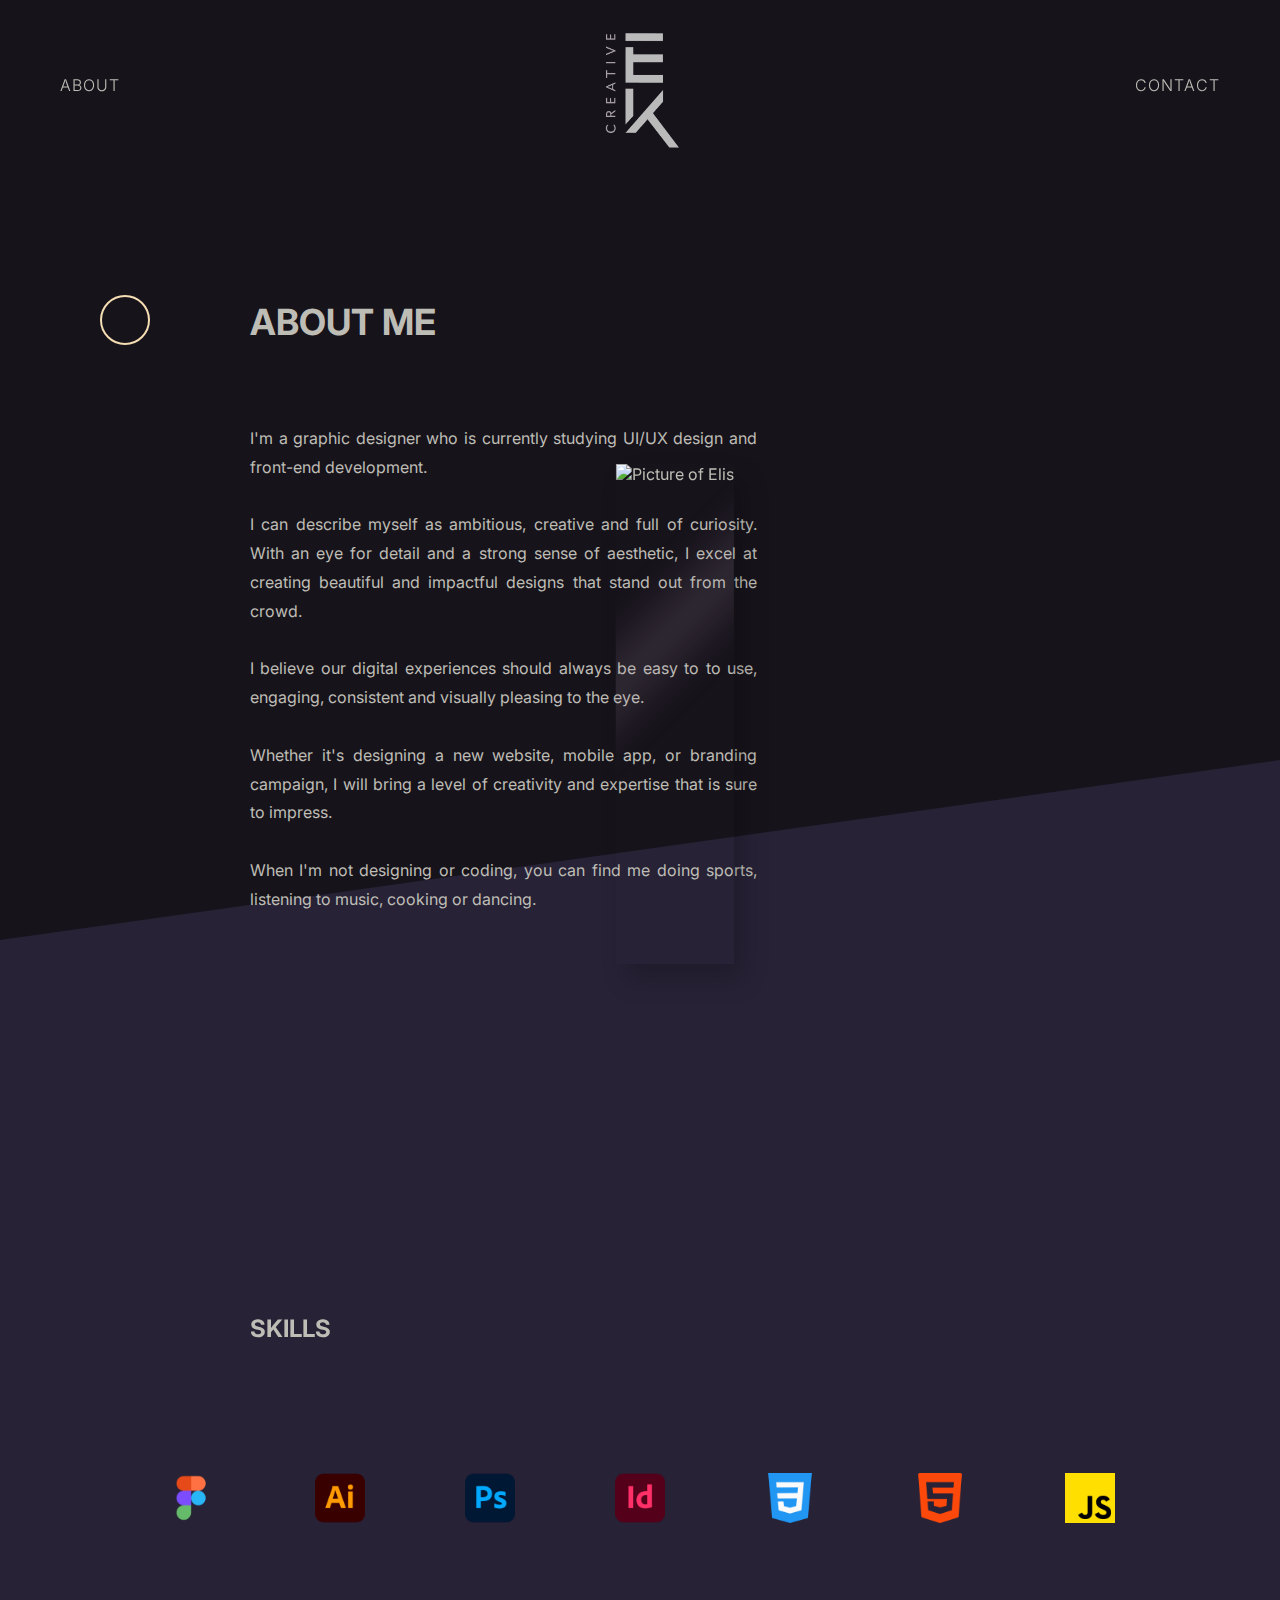
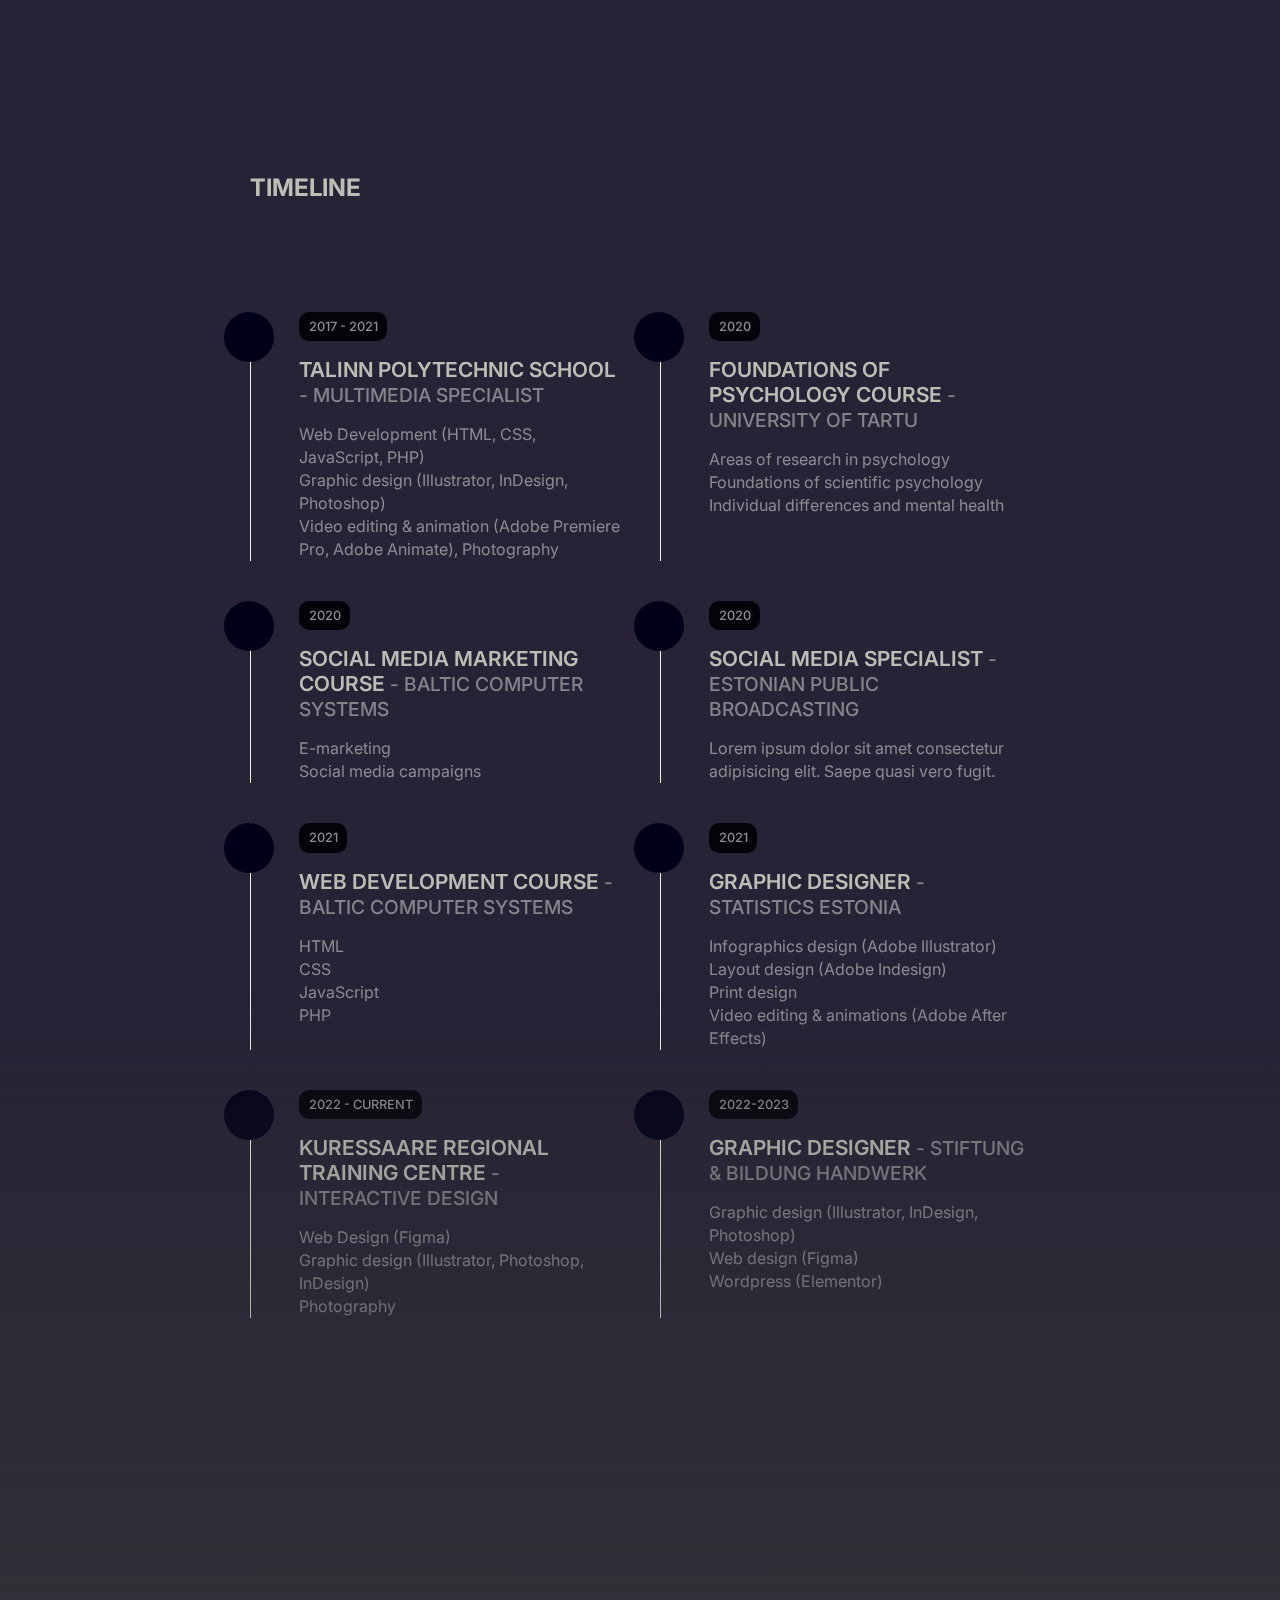
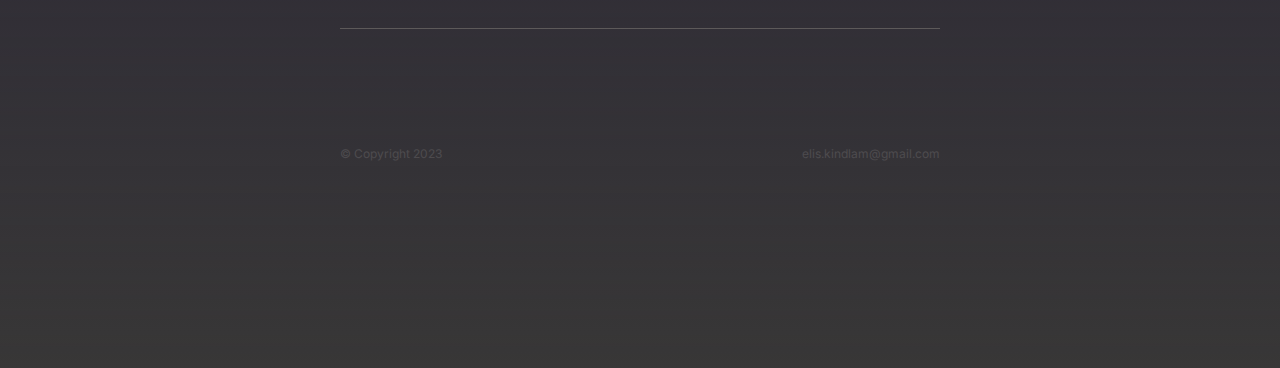
==== about.html @ 8b7c8a36 "Fourth commit" ====
<!DOCTYPE html>
<html lang="en">

<head>
    <meta charset="UTF-8">
    <meta http-equiv="X-UA-Compatible" content="IE=edge">
    <meta name="viewport" content="width=device-width, initial-scale=1.0">
    <title>About me</title>

    <!-- Favicon -->
    <link rel="icon" href="img/favicon.png">


    <!-- Google icons -->
    <link href="https://fonts.googleapis.com/icon?family=Material+Icons+Outlined" rel="stylesheet">

    <!-- Font Awesome Icons -->
    <link rel="stylesheet" href="https://cdnjs.cloudflare.com/ajax/libs/font-awesome/6.4.0/css/all.min.css"
        integrity="sha512-iecdLmaskl7CVkqkXNQ/ZH/XLlvWZOJyj7Yy7tcenmpD1ypASozpmT/E0iPtmFIB46ZmdtAc9eNBvH0H/ZpiBw=="
        crossorigin="anonymous" referrerpolicy="no-referrer" />

    <!-- Google Fonts -->
    <link rel="preconnect" href="https://fonts.googleapis.com">
    <link rel="preconnect" href="https://fonts.gstatic.com" crossorigin>
    <link
        href="https://fonts.googleapis.com/css2?family=Inter:wght@100;300;400;500;600&family=Trispace:wght@100;200;300;400;500&display=swap"
        rel="stylesheet">

    <!-- CSS Link -->
    <link rel="stylesheet" href="styles.css">

    <!-- JS link -->
    <script src="script.js" defer></script>

</head>

<body>

    <!-- BACK TO TOP -->
    <a href="#" class="to-top"><i class="fa-solid fa-arrow-up-long"></i></a>

    <!-- ABOUT ME -->
    <div class="about-viewport"></div>

    <!-- NAV -->
    <nav>
        <a href="about.html" class="btn">About</a>
        <a href="index.html">
            <img class="personal-logo" alt="Personal logo" src="img/logo/Personal-logo1.png" width="120">
        </a>
        <a href="contact.html" class="btn">Contact</a>
    </nav>



    <main class="container-page">

        <div class="goback">
            <a href="index.html"><i class="fa-solid fa-arrow-left-long back-arrow"></i></a>
        </div>

        <section class="about-container">

            <h1 class="section-heading">About me</h1>

            <p class="about-text">
                I'm a graphic designer who is currently studying UI/UX design and front-end development. <br><br>
                I can describe myself as ambitious, creative and full of curiosity.
                With an eye for detail and a strong sense of aesthetic, I excel at creating beautiful and
                impactful designs that stand out from the crowd. <br><br>
                I believe our digital experiences should always be easy to to use, engaging, consistent and visually
                pleasing to the eye.<br><br>
                Whether it's designing a new website, mobile app, or branding campaign, I will bring a level of
                creativity and expertise that is sure to impress. <br><br>
                When I'm not designing or coding, you can find me doing sports, listening to music, cooking or dancing.
            </p>

            <a href="#" class="about-image">
                <img src="img/me/elis.jpg" alt="Picture of Elis" width="350px">
                <div class="glow-wrap">
                    <i class="glow"></i>
                </div>
            </a>

        </section>


        <!-- MY SKILLS -->

        <section class="about-skills">
            <h2 class="smaller-heading">Skills</h2>
            <section class="my-skills">
                <img class="skills-icon" src="img/icons/figma.png" alt="">
                <img class="skills-icon" src="img/icons/illustrator.png" alt="">
                <img class="skills-icon" src="img/icons/photoshop.png" alt="">
                <img class="skills-icon" src="img/icons/indesign.png" alt="">
                <img class="skills-icon" src="img/icons/css-3.png" alt="">
                <img class="skills-icon" src="img/icons/html-5.png" alt="">
                <img class="skills-icon" src="img/icons/js.png" alt="">
            </section>
        </section>


        <section class="about-timeline">


            <h2 class="smaller-heading">Timeline</h2>
            <div class="timeline">
                <div class="timeline-item">
                    <div class="tl-icon">
                        <i class="fa-solid fa-graduation-cap"></i>
                    </div>
                    <p class="tl-duration">2017 - 2021</p>
                    <h5>TALINN POLYTECHNIC SCHOOL<span> - Multimedia specialist</span></h5>
                    <p>
                        Web Development (HTML, CSS, JavaScript, PHP) <br>Graphic design (Illustrator, InDesign,
                        Photoshop) <br>Video editing & animation (Adobe Premiere Pro, Adobe Animate), Photography
                    </p>
                </div>


                <div class="timeline-item">
                    <div class="tl-icon">
                        <i class="fa-brands fa-leanpub"></i>
                    </div>
                    <p class="tl-duration">2020</p>
                    <h5>Foundations of Psychology course<span> - University of Tartu</span></h5>
                    <p>
                        Areas of research in psychology<br>
                        Foundations of scientific psychology<br>
                        Individual differences and
                        mental health<br>

                    </p>
                </div>
                <div class="timeline-item">
                    <div class="tl-icon">
                        <i class="fa-brands fa-leanpub"></i>
                    </div>
                    <p class="tl-duration">2020</p>
                    <h5>Social Media Marketing course<span> - Baltic Computer Systems</span></h5>
                    <p>
                        E-marketing<br>
                        Social media campaigns<br>

                    </p>
                </div>
                <div class="timeline-item">
                    <div class="tl-icon">
                        <i class="fas fa-briefcase"></i>
                    </div>
                    <p class="tl-duration">2020</p>
                    <h5>Social media specialist<span> - Estonian public broadcasting</span></h5>
                    <p>
                        Lorem ipsum dolor sit amet consectetur adipisicing elit. Saepe quasi vero fugit.
                    </p>
                </div>

                <div class="timeline-item">
                    <div class="tl-icon">
                        <i class="fa-brands fa-leanpub"></i>
                    </div>
                    <p class="tl-duration">2021</p>
                    <h5>Web Development course<span> - Baltic Computer Systems</span></h5>
                    <p>
                        HTML<br>
                        CSS<br>
                        JavaScript<br>
                        PHP<br>
                    </p>
                </div>
                <div class="timeline-item">
                    <div class="tl-icon">
                        <i class="fas fa-briefcase"></i>
                    </div>
                    <p class="tl-duration">2021</p>
                    <h5>Graphic designer<span> - Statistics Estonia</span></h5>
                    <p>
                        Infographics design (Adobe Illustrator)<br>
                        Layout design (Adobe Indesign)<br>
                        Print design<br>
                        Video editing & animations (Adobe After Effects)
                    </p>
                </div>
                <div class="timeline-item">
                    <div class="tl-icon">
                        <i class="fa-solid fa-graduation-cap"></i>
                    </div>
                    <p class="tl-duration">2022 - current</p>
                    <h5>KURESSAARE REGIONAL TRAINING CENTRE<span> - Interactive Design</span></h5>
                    <p>
                        Web Design (Figma)<br>
                        Graphic design (Illustrator, Photoshop, InDesign)<br>
                        Photography<br>
                    </p>
                </div>
                <div class="timeline-item">
                    <div class="tl-icon">
                        <i class="fas fa-briefcase"></i>
                    </div>
                    <p class="tl-duration">2022-2023</p>
                    <h5>Graphic designer<span> - Stiftung & Bildung Handwerk</span></h5>
                    <p>
                        Graphic design (Illustrator, InDesign, Photoshop)<br>
                        Web design (Figma)<br>
                        Wordpress (Elementor)
                    </p>
                </div>
            </div>
        </section>

        <!-- FOOTER -->

        <footer class="footer">
            <small class="copyright">&copy; Copyright 2023</small>
            <a href="mailto:elis.kindlam@gmail.com" class="email">elis.kindlam@gmail.com</a>
        </footer>

    </main>

    <div class="fade"></div>
</body>

</html>
---- styles.css ----
/* RESET */

* {
    margin: 0;
    padding: 0;
    box-sizing: border-box;
}

a {
    text-decoration: none;
    color: inherit;
}

ul {
    list-style: none;
}

button {
    border: none;
    background: none;
    color: inherit;
    font: inherit;
}

/* KEYFRAMES */

@keyframes fade-down {
    0% {
        opacity: 0;
        transform: translateY(-30px) scale(0.9);
    }

    100% {
        opacity: 1;
        transform: translateY(0) scale(1);
    }
}

@keyframes fade-up {
    0% {
        opacity: 0;
        transform: translateY(30px) scale(0.9);
    }

    100% {
        opacity: 1;
        transform: translateY(0) scale(1);
    }
}

@keyframes fade-left {
    0% {
        opacity: 0;
        transform: translateX(30px) translateY(-50%) scale(0.9);
    }

    100% {
        opacity: 1;
        transform: translateY(0) translateY(-50%) scale(1);
    }
}

@keyframes fade-in {
    0% {
        opacity: 0;
        transform: translate(0, 0);
    }

    100% {
        opacity: 1;
        transform: translate(0,0);
    }
}

@keyframes circle {
    0% {
      transform: translate(0, 0);
      opacity: 0;
    }
    40% {
      opacity: 1;
    }
    80% {
      transform: translate(0, 20px);
      opacity: 0;
    }
    100% {
      opacity: 0;
    }
  }


/* BASE STYLES */

/* VARIABLES */

html {
    --default-opacity: 0.2;
    --hover-opacity: 0.1;
    overflow-x: hidden;
    scroll-behavior: smooth;
}

body {
    background-color: #070118de;
    font-family: 'Inter', sans-serif;
    color: #bebdb5;
    position: relative;
    overflow-x: hidden;
    scrollbar-width: none;
}

body::-webkit-scrollbar {
    display: none;
}


.color {
    height: 1041px;
    width: 100%;
    background-image: radial-gradient(
      farthest-corner at 40px 40px,
      rgba(170, 25, 156, 0.342)30%,
      rgba(33, 104, 179, 0.559)90%
    );
    position: absolute;
    z-index: -10;
}

.container-page{
  width: 100%;
  padding: 300px 250px 0px 250px;
}


.section-heading {
  color: #bebdb5;
  font-size: 36px;
  text-transform: uppercase;
  text-align: left;
  margin-bottom: 50px;
  animation: fade-in 2s;
}

/* MAIN */

.main-container {
  max-width: 1200px;
  margin: 0 auto;
  text-align: left;
}


/* NAVBAR */

nav {
display: flex;
justify-content: space-between;
padding: 60px 60px;
position: fixed;
width: 100%;
transition: all 0.5s;
}

.personal-logo{
  position: absolute;
  left: 0;
  right: 0;
  top: 10px;
  margin: auto;
  animation: fade-down 1s 0.5s backwards;
}

.logo-hidden {
  opacity: 0;
  transition: all 0.3s;
}

nav .btn.scrolled {
  display: block;
}

/* INTRO */

.intro-text {
  margin-top: 410px;
  margin-bottom: 130px;
  animation: fade-up 1s;
  color: #bebdb5;
  }
  
  .first-heading {
  text-transform: uppercase;
  padding-bottom: 10px;
  font-size: 53px;
  font-weight: 300;
  letter-spacing: 0.5px;
  }
  
  .second-subheading {
  font-size: 36px;
  opacity: 0.8;
  font-weight: 200;
  margin-top: 25px;
  color: #bebdb5;
  }
  
  .text--second {
      padding: 6px;
      display: block;
      letter-spacing: 1px;
  }

  .viewport-image {
    position: absolute;
    top: 240px;
    left: 1000px;
    filter: grayscale(100%);
    transform: rotate(-6deg);
    opacity: 0.5;
    z-index: -100;
  
   }

   .divider {
    width: 100%;
    height: 300px;
    background-color: #0a020a;
    clip-path: polygon(0 0, 100% 0, 100% 100%, 100% 100%); 
    position: absolute;
    top: 1041px;
    left: 0;
    transform: translateY(-50%);
    transform: skewY(-10deg);
    translate: translateX(-10%);
    transform-origin: left;
  }
  

.portfolio-btn {
  font-size: 16px;
  font-weight: 300;
  text-transform: uppercase;
  color: #bebdb5;
  padding: 15px 20px;
  letter-spacing: 1px;
  border: 1px solid #bebdb5;
  transition: all 0.6s;
  border-radius: 10px;
  animation: fade-in 2s;
}

.button-arrow {
padding-left: 8px;
}

.portfolio-btn:hover {
  font-weight: 500;
  padding-right: 30px;
  background-color: #bebdb5;
  color: #352f3f;
}


/* ABOUT ME */


.about-text {
width: 65%;
text-align: justify;
padding-top: 30px;
padding-bottom: 100px;
line-height: 1.8;
font-size: 16px;
animation: fade-up 1s;
color:  #bebdb5;
}

.about-image{

  position: absolute;
  transform: translate(310%, -110%);
  display: block;
  z-index: 10;
}

.about-image img{
  width: 100%;
  height: 500px;
  object-fit: cover;
  box-shadow: 10px 15px 25px 0 rgba(0,0,0,.2);
  display: block;
  transition: all .5s cubic-bezier(0.645, 0.045, 0.355, 1);
}

.about-image:hover img{
  box-shadow: 1px 1px 10px 0 rgba(0,0,0,.1);
}

.about-image .glow-wrap{
  overflow: hidden;
  position: absolute;
  width: 100%;
  height: 100%;
  top: 0;
}

.about-image .glow{
  display: block;
  position:absolute;
  width: 40%;
  height: 200%;
  background: rgba(167, 146, 172, 0.2);
  top: 0;
  filter: blur(20px);
  transform: rotate(45deg) translate(-450%, 0);
  transition: all 1s cubic-bezier(0.645, 0.045, 0.355, 1);
}

.about-image:hover .glow{
  transform: rotate(45deg) translate(450%, 0);
  transition: all 1s cubic-bezier(0.645, 0.045, 0.355, 1);
}

.about-image:hover img,
.photo:hover .glow-wrap{
  margin-top: 0;
}

.smaller-heading {
  text-transform: uppercase;
  font-size: 24px;
  text-align: left;
  padding: 50px 0;
  position: relative;
  color: #bebdb5;
}

.my-skills{
  position: relative;
  left: 0px;
  margin-top: 80px;
  margin-bottom: 200px;
  display: flex;
  justify-content: center;
  gap: 100px;
}

.skills-icon {
  width: 50px;
}


/* TIMELINE */

.about-timeline {
  margin-bottom: 250px;
}

.timeline {
  display: grid;
  grid-template-columns: repeat(2, 1fr);
  grid-gap: 40px;
  padding-bottom: 60px;
  padding-top: 60px;
}
.timeline .timeline-item {
  position: relative;
  padding-left: 3rem;
  border-left: 1px solid beige;
}
.timeline .timeline-item .tl-icon {
  position: absolute;
  left: -27px;
  top: 0;
  background-color: rgb(2, 0, 25);
  width: 50px;
  height: 50px;
  border-radius: 50%;
  display: flex;
  align-items: center;
  justify-content: center;
}
.timeline .timeline-item .tl-icon i {
  font-size: 1.3rem;
}
.timeline .timeline-item .tl-duration {
  padding: 0.2rem 0.6rem;
  background-color: rgb(6, 2, 10);
  border-radius: 10px;
  display: inline-block;
  font-size: 0.8rem;
  text-transform: uppercase;
  font-weight: 500;
}
.timeline .timeline-item h5 {
  padding: 1rem 0;
  text-transform: uppercase;
  font-size: 1.3rem;
  font-weight: 600;
}
.timeline .timeline-item h5 span {
  color: rgb(134, 132, 138);
  font-weight: 500;
  font-size: 1.2rem;
}
.timeline .timeline-item p {
  color: rgb(142, 139, 146);
}

.timeline p {
 line-height: 23px;
}

/* BUTTONS */

.btn {
font-size: 16px;
font-weight: 300;
text-transform: uppercase;
color:  #bebdb5;
padding: 15px 20px;
letter-spacing: 1px;
transition: all 0.4s;
animation: fade-down 1s 0.5s backwards;
}

.btn:hover {
    transform: scale(1.1);
}


/* PORTFOLIO SECTION */

.work {
  margin-top: 500px;
  animation: fade-up 0.6s 0.2s backwards;
}
  
.portfolio-heading{
  text-transform: uppercase;
  font-size: 28px;
  padding-top: 68px;
  letter-spacing: 0.1rem;
  color: #bebdb5;
}

/* PORTFOLIO FILTERS */

.top {
margin: 100px 0 0;
transition: all 0.4s;
}

.filters {
display: flex;
justify-content: left;
transition: all 0.4s;
gap: 30px;
}

.filter-btn {
opacity: 0.6;
font-size: 15px;
text-transform: uppercase;
letter-spacing: 0.5px;
cursor: pointer;
transition: all 0.5s;
color: #d1cfd6;
}

.filter-btn:hover {
  opacity: 1;
}

.filter-btn--active {
  opacity: 1;
}


/* LINKS */

.links {
position: fixed;
right: 5%;
top: 50%;
transform: translateY(-50%);
animation: fade-left 0.5s 0.8s backwards;
}

.link-item {
transition: all 0.4s;
}

.link-item:not(:last-child) {
    margin-bottom: 25px;
}

.link-item:hover {
    transform: scale(1.2);
}

.link-img {
width: 20px;
height: 20px;
}


/* BACK TO TOP */


.arrow {
    position: absolute;
    right: 11%;
    bottom: 120px;
    font-size: 40px;
    color: #E6E1C5;

    }

    
/* FOOTER */

.footer {
    min-height: 250px;
    justify-content: space-between;
    align-items: center;
    margin: 0 auto;
    color: #9a94a1;
    border-top: 1px solid rgb(165, 156, 156);
    display: flex;
  }

.copyright {
    font-size: 12px;    
}

.email {
    font-size: 12px;
}

/* MEDIA QUERIES */

/* 1620px */

@media (max-width: 1620px) {
  nav {
    padding: 60px 40px;
  }
}

/* 1470px */

@media (max-width: 1470px) {
  .intro-text, header button, .work {
    padding: 0 90px 0 90px;
}

.viewport-image {
  top: 240px;
  left: 900px;
  transform: rotate(-7.5deg);
}

.container {
  max-width: 980px;
}

.filters {
  white-space: nowrap;
  flex-wrap: wrap;
}

.top {
  max-width: 870px;
}

.footer {
  margin: 90px;
}
}


/* 1400px */

@media (max-width: 1400px) {

  .divider {
    top: 1041px;
  }
  }

/* 1300px */

@media (max-width: 1300px) {
  .intro-text, header button, .work {
    padding: 0 100px 0 100px;
}

.top {
  max-width: 900px;
}

.footer {
  margin: 90px;
}
}

/* 1200px */

@media (max-width: 1200px) {
.links {
  position: absolute;
  transform: initial;
  right: initial; 
  top: 75px;
  left: 220px;
  display: flex;
  animation-name: fade-down;
}

.link-item:not(:last-child) {
  margin-right: 15px;
}

.viewport-image {
  display: none;
}

.footer {
  margin: 90px;
}
}

@media (max-width: 1170px) {
.top {
  max-width: 800px;
}

.footer {
  margin: 90px;
}
}


@media (max-width: 1064px) {
  .top {
    max-width: 800px;
  }

  .footer {
    margin: 90px;
  }

  .to-top.active {
    transform: translateX(20px);
  }
  }

  @media (max-width: 944px) {

  .filters {
    flex-direction: column;
  }
}

/* 768px */

@media (min-width: 768px) {
  form {
    grid-template-columns: repeat(2, 1fr);
  }
}

/* 700px */

@media (max-width: 700px) {
    .links {
      top: 180px;
      left: 50%;
      transform: translateX(-50%);
  }

  .footer {
    margin: 70px;
  }
}



@media (max-width: 670px) {
  .work, .intro-text {
    padding: 0 60px 0 90px;
}
.portfolio-btn {
  margin-left: 0;
  white-space: nowrap;
}

.footer {
  margin: 70px;
}


}

@media (max-width: 575px) {
  .to-top.active {
    position: absolute;
    left: 50%;
    right: 50%;
    transform: translate(-20px, -500px);
    
  }
}


/* 520px */

@media (max-width: 520px) {
  

    .copyright {
        font-size: 11px;
    }

    .email {
        font-size: 11px;
    }

    .footer {
      margin: 70px;
    }

   
}








/* FORM */

.container p {
  color: #ffffff;
  font-size: 16px;
  line-height: 1.5;
  margin-bottom: 32px;
}

form {
  display: grid;
  grid-template-columns: 1fr;
  grid-gap: 16px;
  background-color: #cbcacc;
  padding: 32px;
  border-radius: 16px;
  box-shadow: 0px 6px 12px rgba(0, 0, 0, 0.2);
}

label {
  display: block;
  margin-bottom: 5px;
  color: #101010;
  font-size: 14px;
}

.form-element {
  appearance: none;
  outline: none;
  border: none;

  display: block;
  width: 100%;

  border-radius: 8px;
  padding: 12px 16px;
  background-color: #f1f1f1;
  transition: 0.4s;
}

.form-element:focus {
  box-shadow: 0px 0px 6px rgba(0, 0, 0, 0.2);
  background-color: #FFF;
}

textarea {
  resize: none;
  min-height: 100px;
}

.form-group-full {
grid-column: 1 / -1;
}

.submit-group {
  grid-column: 1 / -1;
  text-align: right;
}

input[type="submit"] {
  appearance: none;
  border: none;
  outline: none;
  background: none;

  padding: 12px 16px;
  background-color: #0d0d2f;
  border-radius: 8px;
  color: #FFF;
  cursor: pointer;
  transition: 0.4s;
}

input[type="submit"]:hover {
  background-color: #423c4b;
}


/* BACK ARROW */

.back-arrow{
  font-size: 30px;
  color: #E6E1C5;
  position: absolute;
  left: 100px;
  top: 295px;
  border: 2px solid wheat;
  border-radius: 50%;
  display: flex;
  align-items: center;
  justify-content: center;
  right: 50px;
  width: 50px;
  height: 50px;
  animation: fade-in 3s;
}

.back-arrow:hover{
  transition: all 0.4s;
  background-color: #E6E1C5;
  color: #25222a;
  }

.back-arrow-hidden {
  opacity: 0;
  transition: all 0.3s;
}


/* LIGHTBOX PORTFOLIO */

.container {
  width: 100%;
  padding: 50px 0px;
}

.gallery {
    display: grid;
    grid-template-columns: repeat(auto-fill, minmax(350px, 1fr));
    grid-template-rows: minmax(350px, auto);
    position: relative;
    column-gap: 6%;
    row-gap: 65px;
    margin-bottom: 300px;
    align-items: center;
    justify-content: center;
  }


.gallery img, iframe{
  height: 350px;
  width: 350px;
  overflow: hidden;
  position: relative;
  object-fit: contain;
  border: 1.5px solid #E6E1C5;
  border-radius: 10px;
  animation: fade-up 0.8s 0.2s backwards;
}
 

.gallery img:hover{
  opacity: 0.5;
  transform: scale(1.04);
  transition: all 0.7s;
}

/* TO-TOP */

.to-top{
  border: 2px solid wheat;
  position: fixed;
  bottom: 20px;
  right: 50px;
  width: 50px;
  height: 50px;
  border-radius: 50%;
  display: flex;
  align-items: center;
  justify-content: center;
  font-size: 24px;
  color: #c3bfc9;
  text-decoration: none;
  opacity: 0;
  pointer-events: none;
  transition: all 0.4s;
  z-index: 100;
}

.to-top:hover {
  background-color: #E6E1C5;
  color: #25222a;
}

.to-top.active {
  bottom: 32px;
  pointer-events: auto;
  opacity: 1;
}

.about-viewport {
  height: 1000px;
  width: 100%;
  background:rgb(23, 19, 27);
  position: absolute;
  top: -150px;
  z-index: -1;
  transform: skewY(-8deg);
}


.contact-text {
padding-bottom: 40px;
text-align: justify;
line-height: 1.8;
font-size: 16px;
color: #bebdb5;
}

.about-container{
  margin-bottom: 250px;
  animation: fade-up 1s;
}


/* PDF */ 

#g2vet-pdf {
  width: 350px;
  height: 350px;
  border: 1px solid white;
  border-radius: 10px;
}



/* FADE */

.fade {
  height: 1000px;
  width: 100%;
  position: absolute;
  bottom: 0;
  background-image: linear-gradient(to top, #383737, transparent);
  pointer-events: none;
  transition: all 0.6s;
}

/* TYPEWRITER EFFECT */


.wrap {
  display: flex;
  align-items: center;
  justify-content: left;
}

.typewriter h1 {
  text-transform: uppercase;
  color: #a098a3;
  font-size: 53px;
  overflow: hidden;
  border-right: 3px solid #10002c;
  white-space: nowrap;
  /* Keeps the content on a single line */
  letter-spacing: .1em;
  /* Adjust as needed */
  animation: typing 5s steps(25, end) infinite, blink-caret .8s step-end infinite;
}


/* The typing effect */

@keyframes typing {
  0% {
    width: 0
  }
  50% {
    width: 100%
  }
}


/* The typewriter cursor effect */

@keyframes blink-caret {
  from,
  to {
    border-color: transparent
  }
  50% {
    border-color: #939099
  }
}
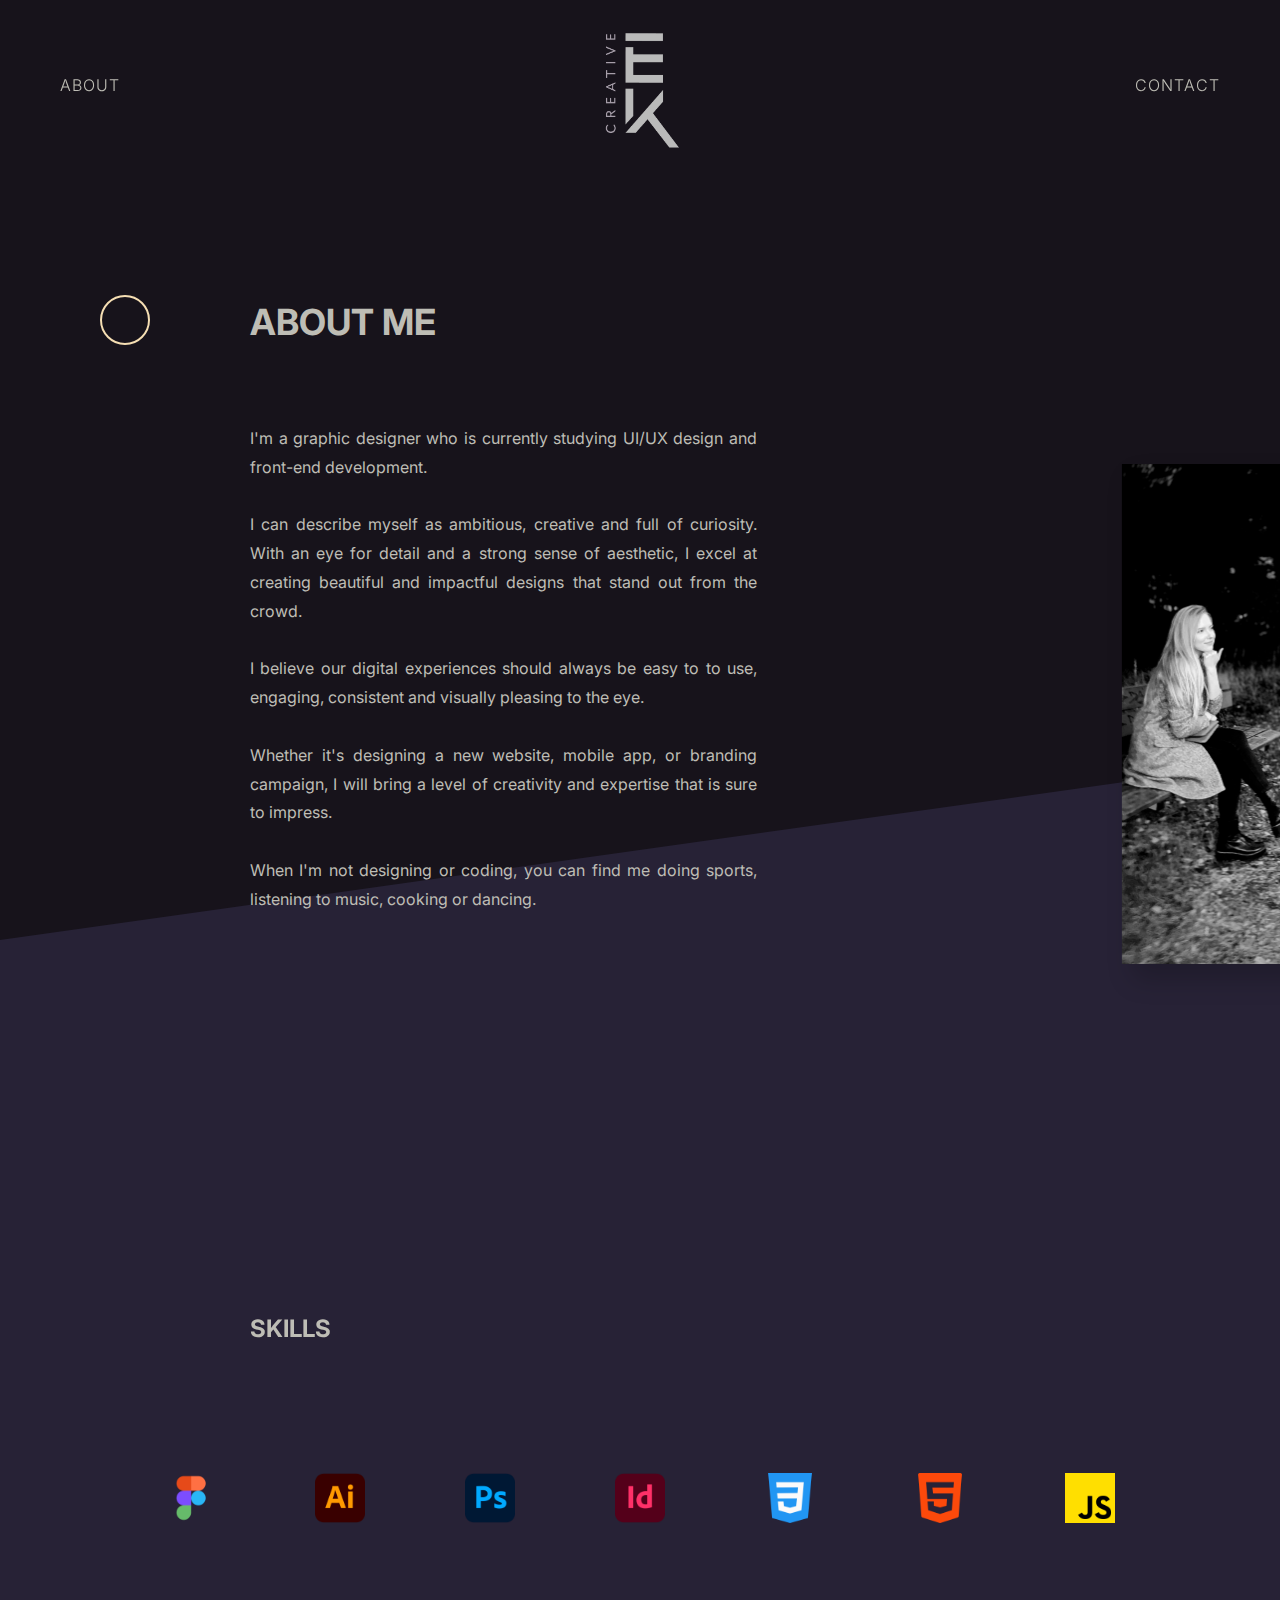
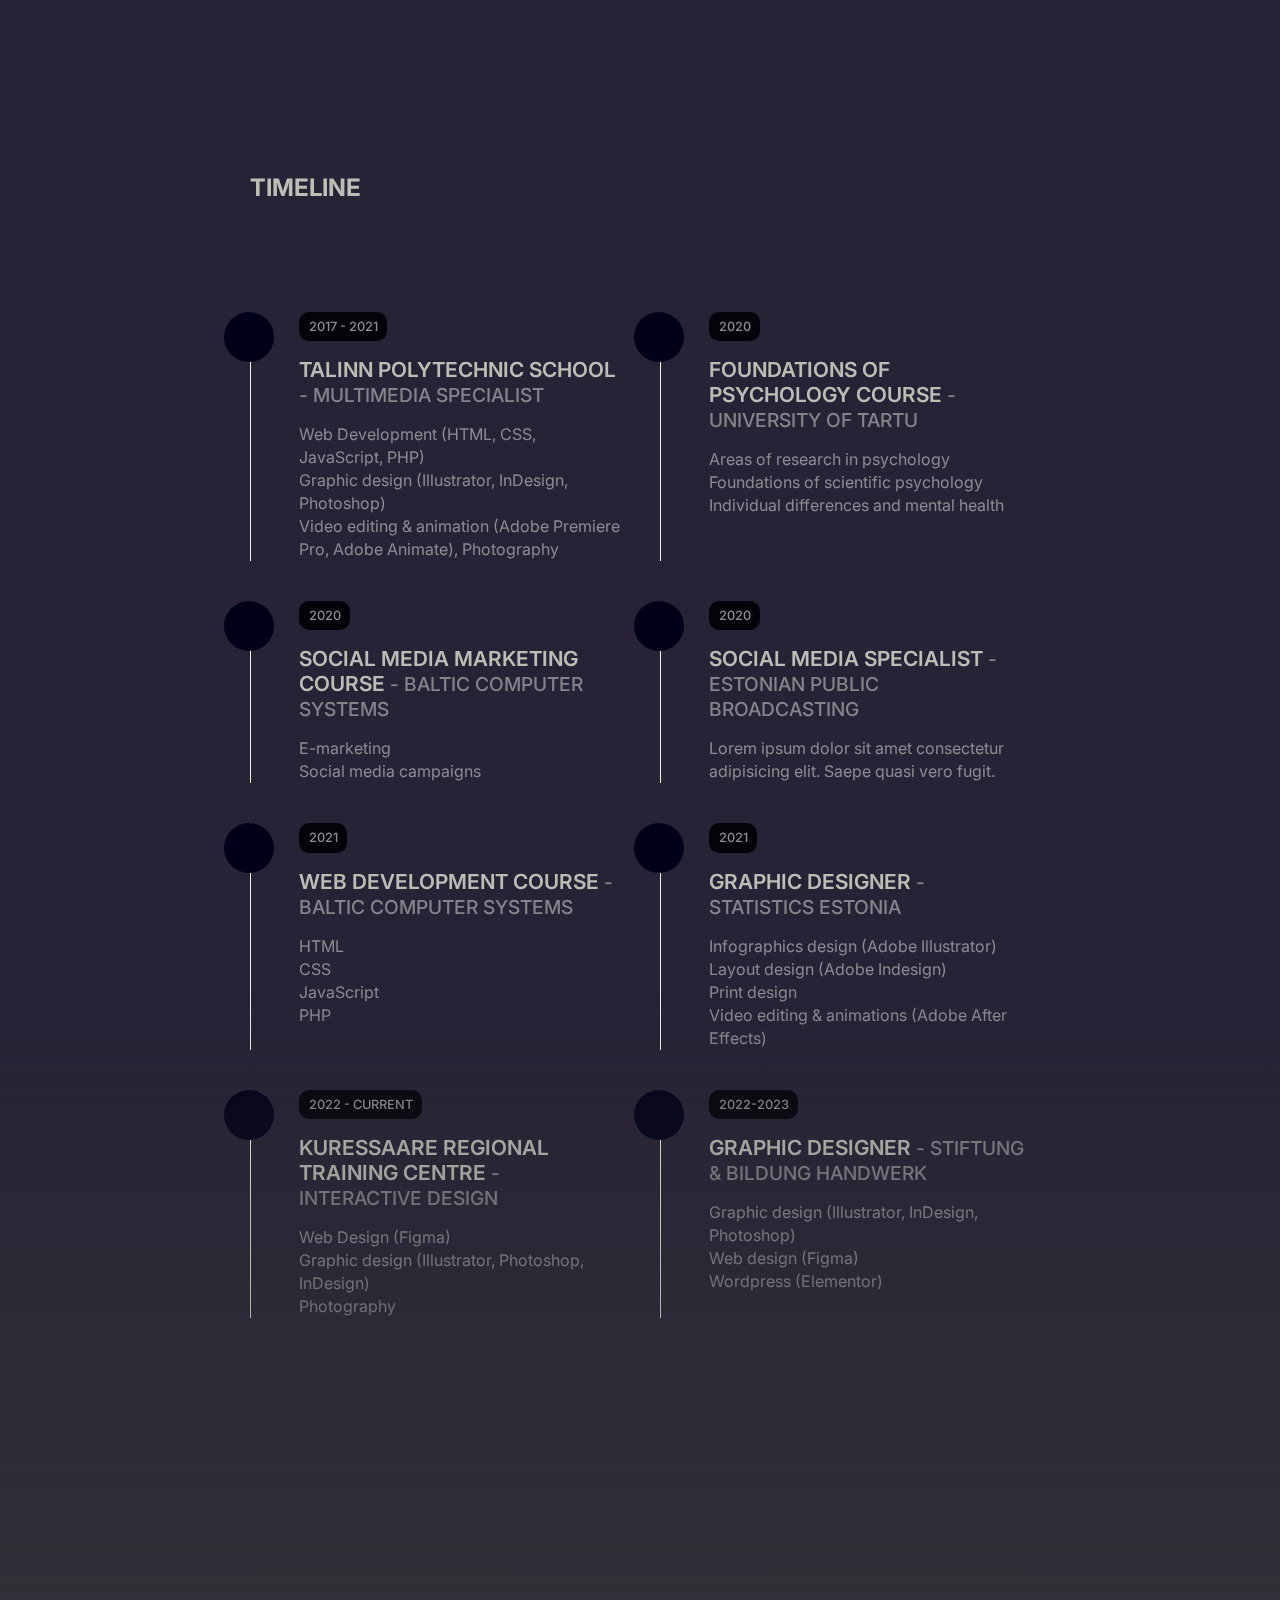
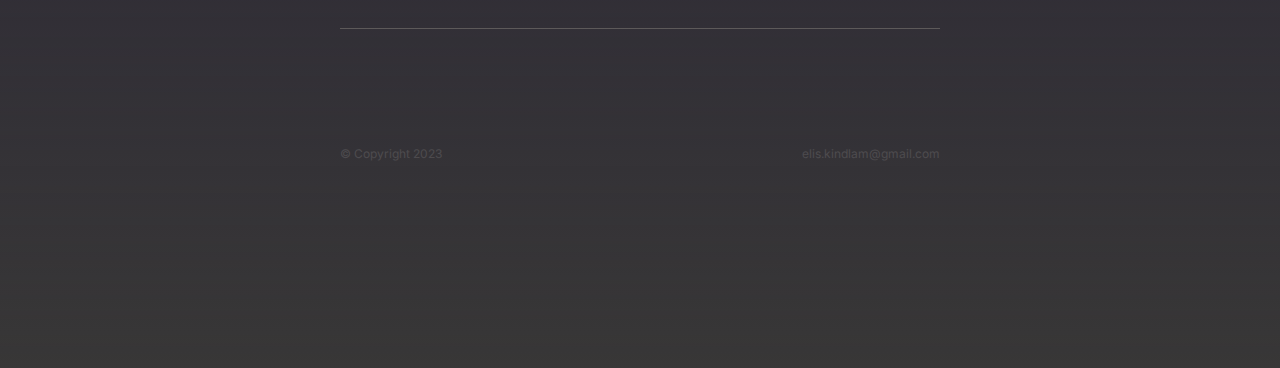
==== commit acad2101: "fifth commit" ====
--- a/about.html
+++ b/about.html
@@ -76,7 +76,7 @@
             </p>
 
             <a href="#" class="about-image">
-                <img src="img/me/elis.jpg" alt="Picture of Elis" width="350px">
+                <img src="img/me/elis.JPG" alt="Picture of Elis" width="350px">
                 <div class="glow-wrap">
                     <i class="glow"></i>
                 </div>
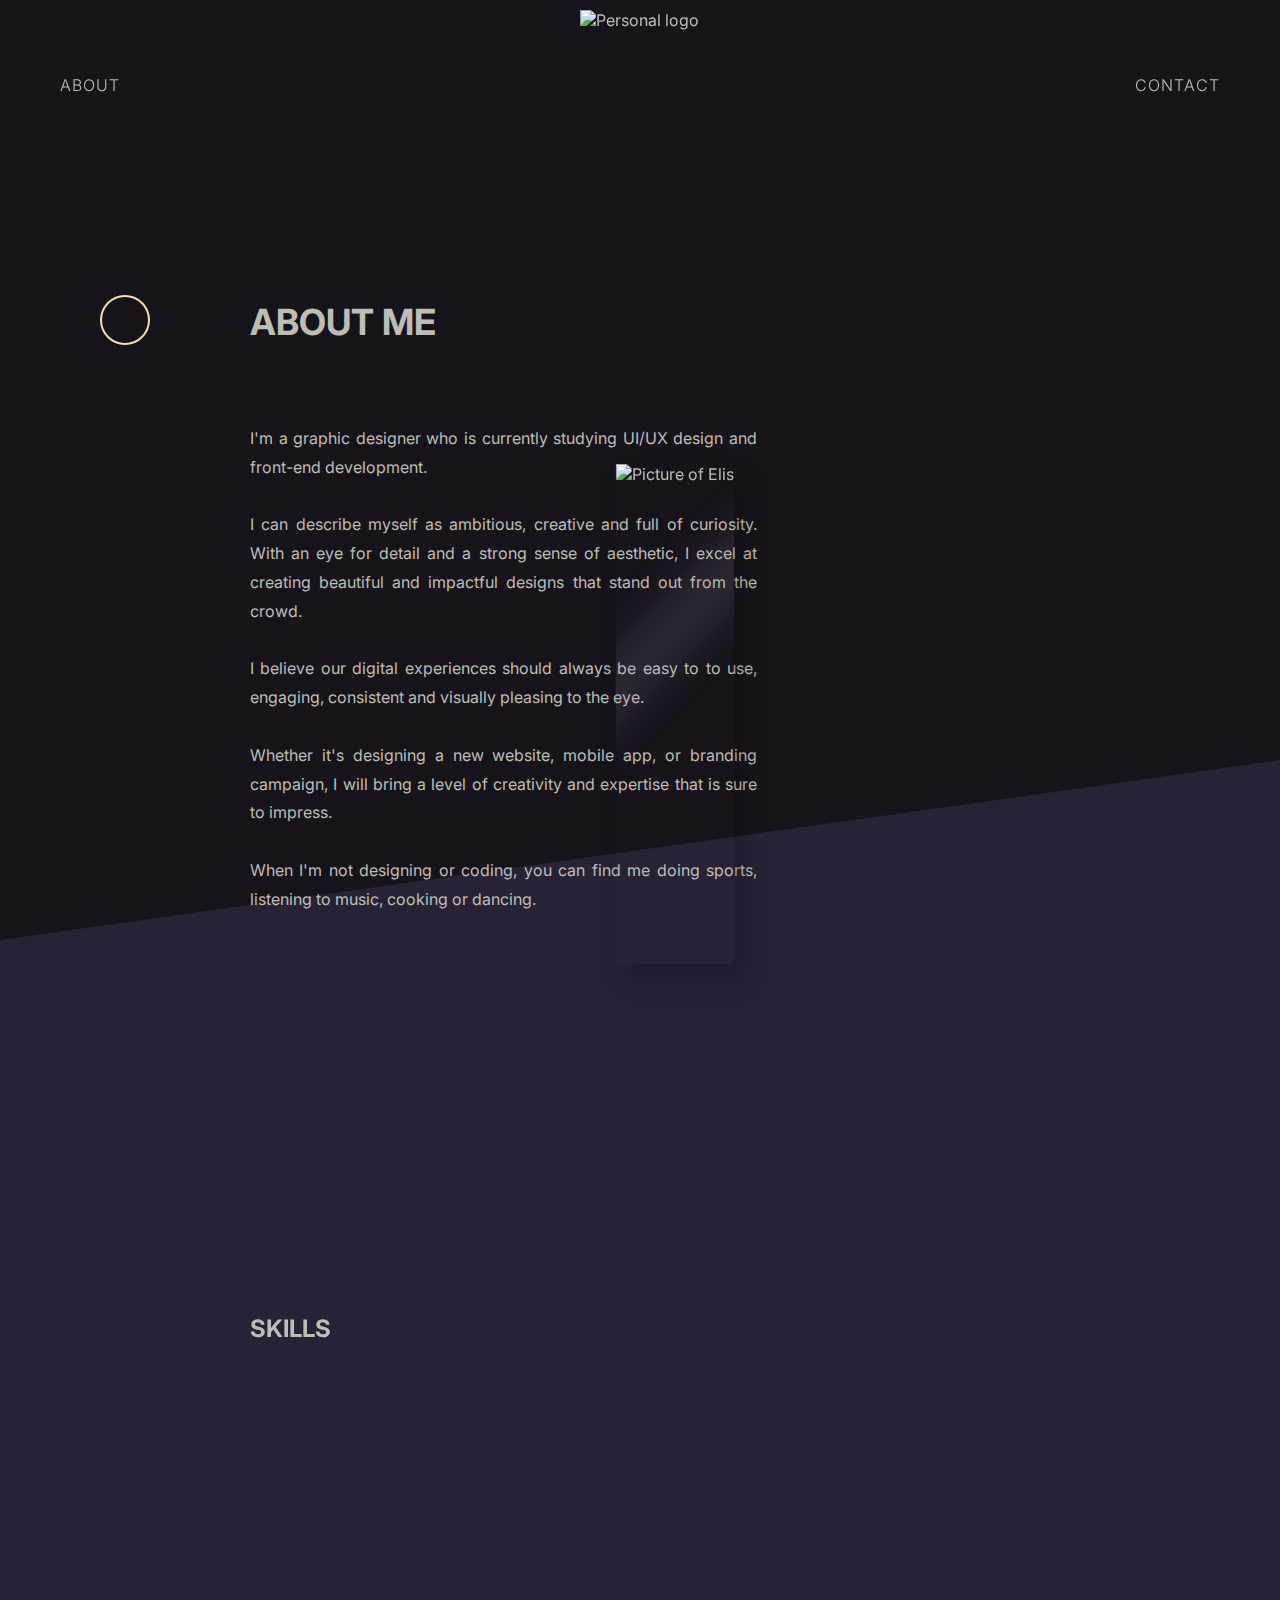
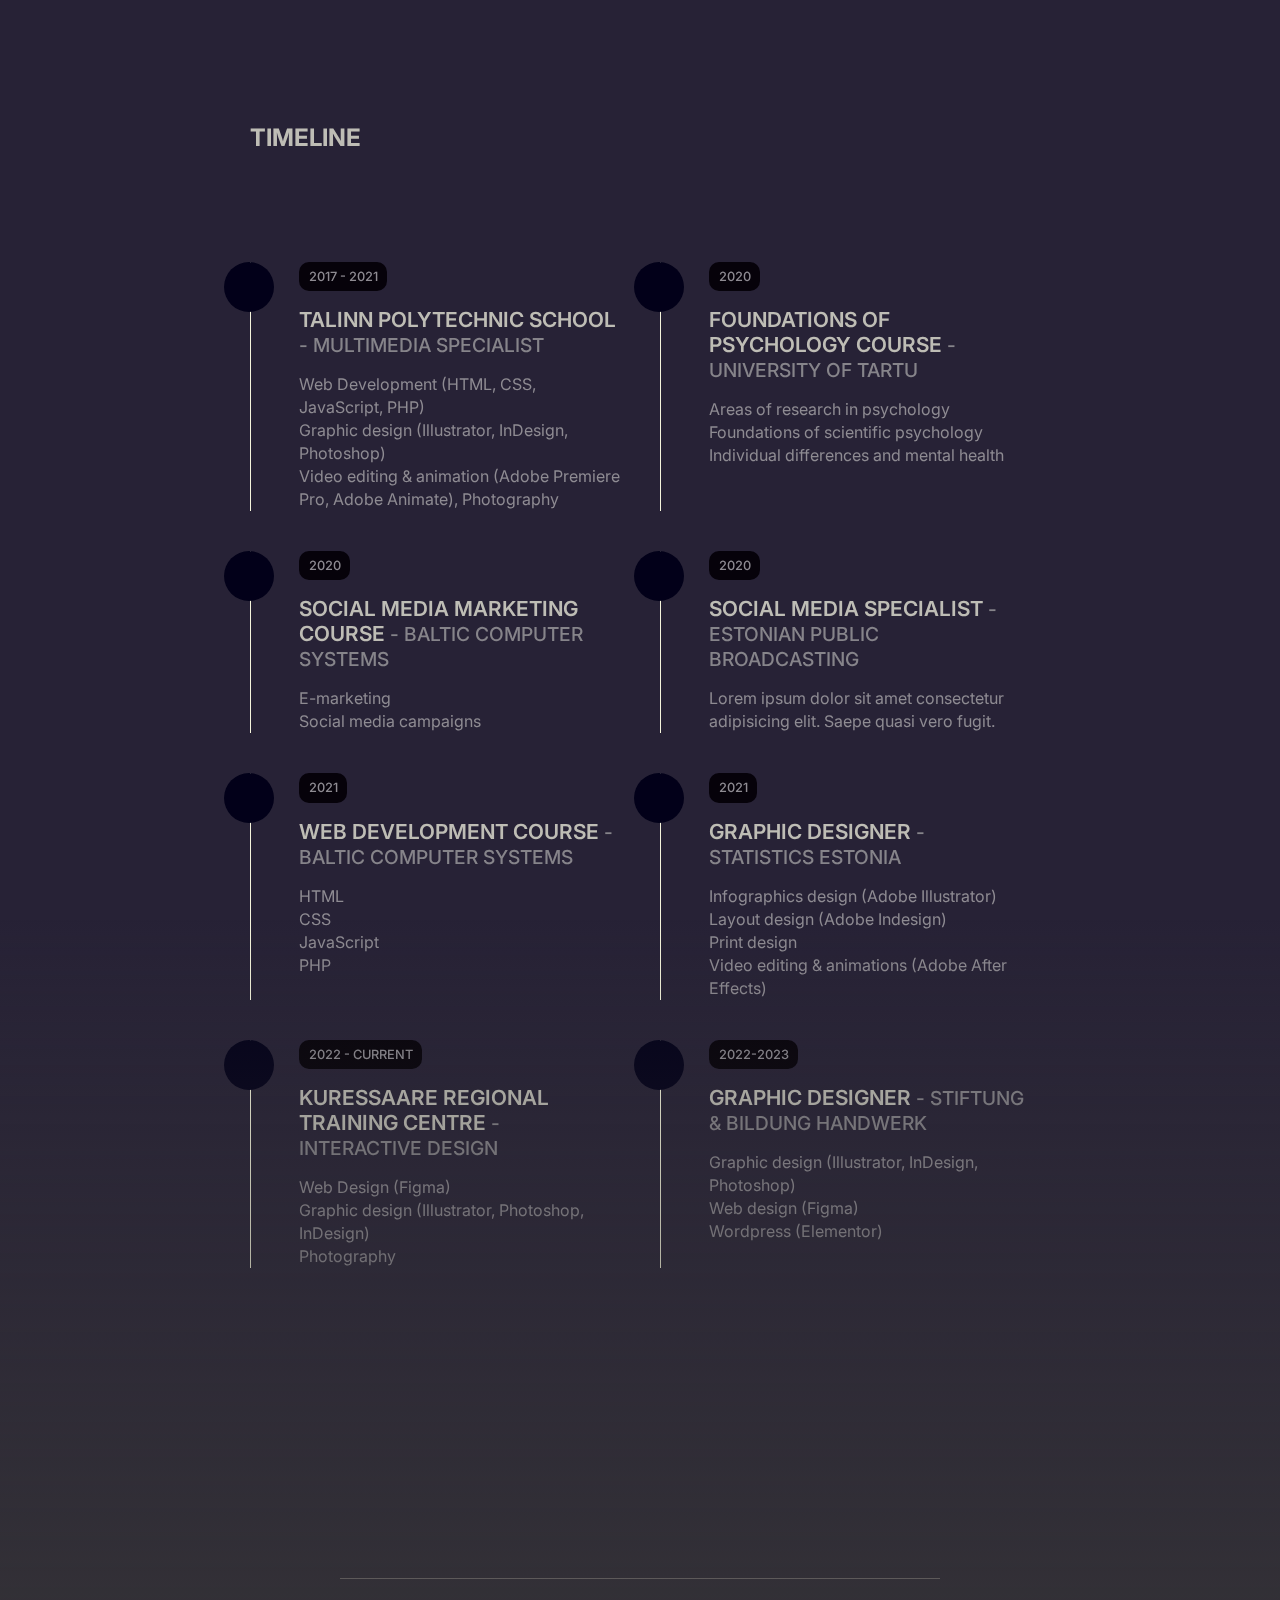
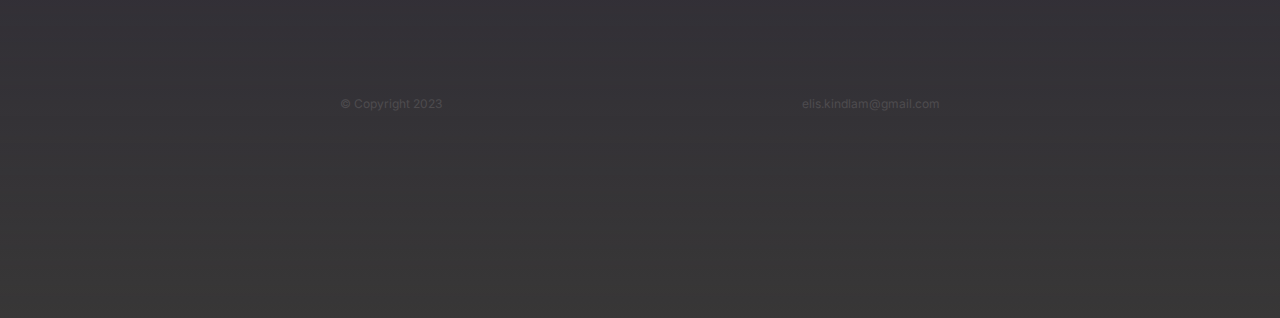
==== commit f43de646: "sixth" ====
--- a/about.html
+++ b/about.html
@@ -76,7 +76,7 @@
             </p>
 
             <a href="#" class="about-image">
-                <img src="img/me/elis.JPG" alt="Picture of Elis" width="350px">
+                <img src="img/me/elis.jpg" alt="Picture of Elis" width="350px">
                 <div class="glow-wrap">
                     <i class="glow"></i>
                 </div>
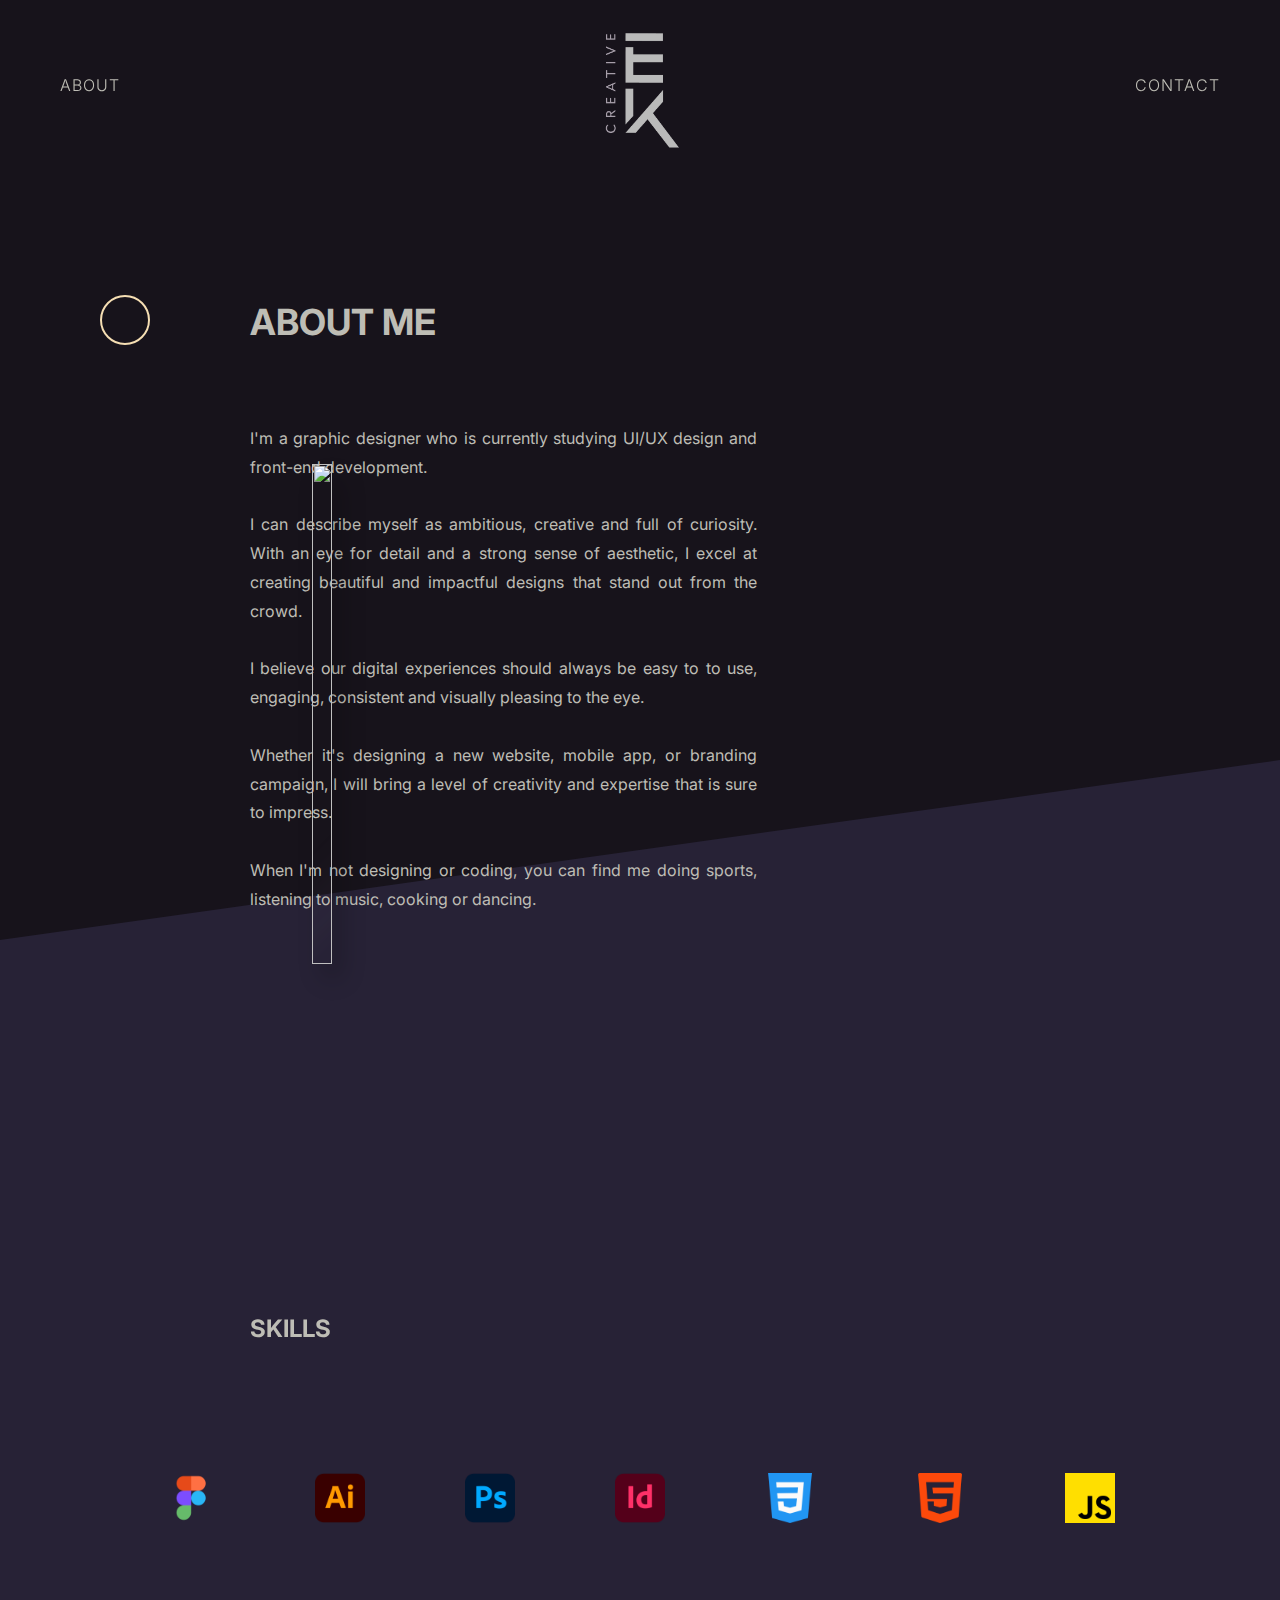
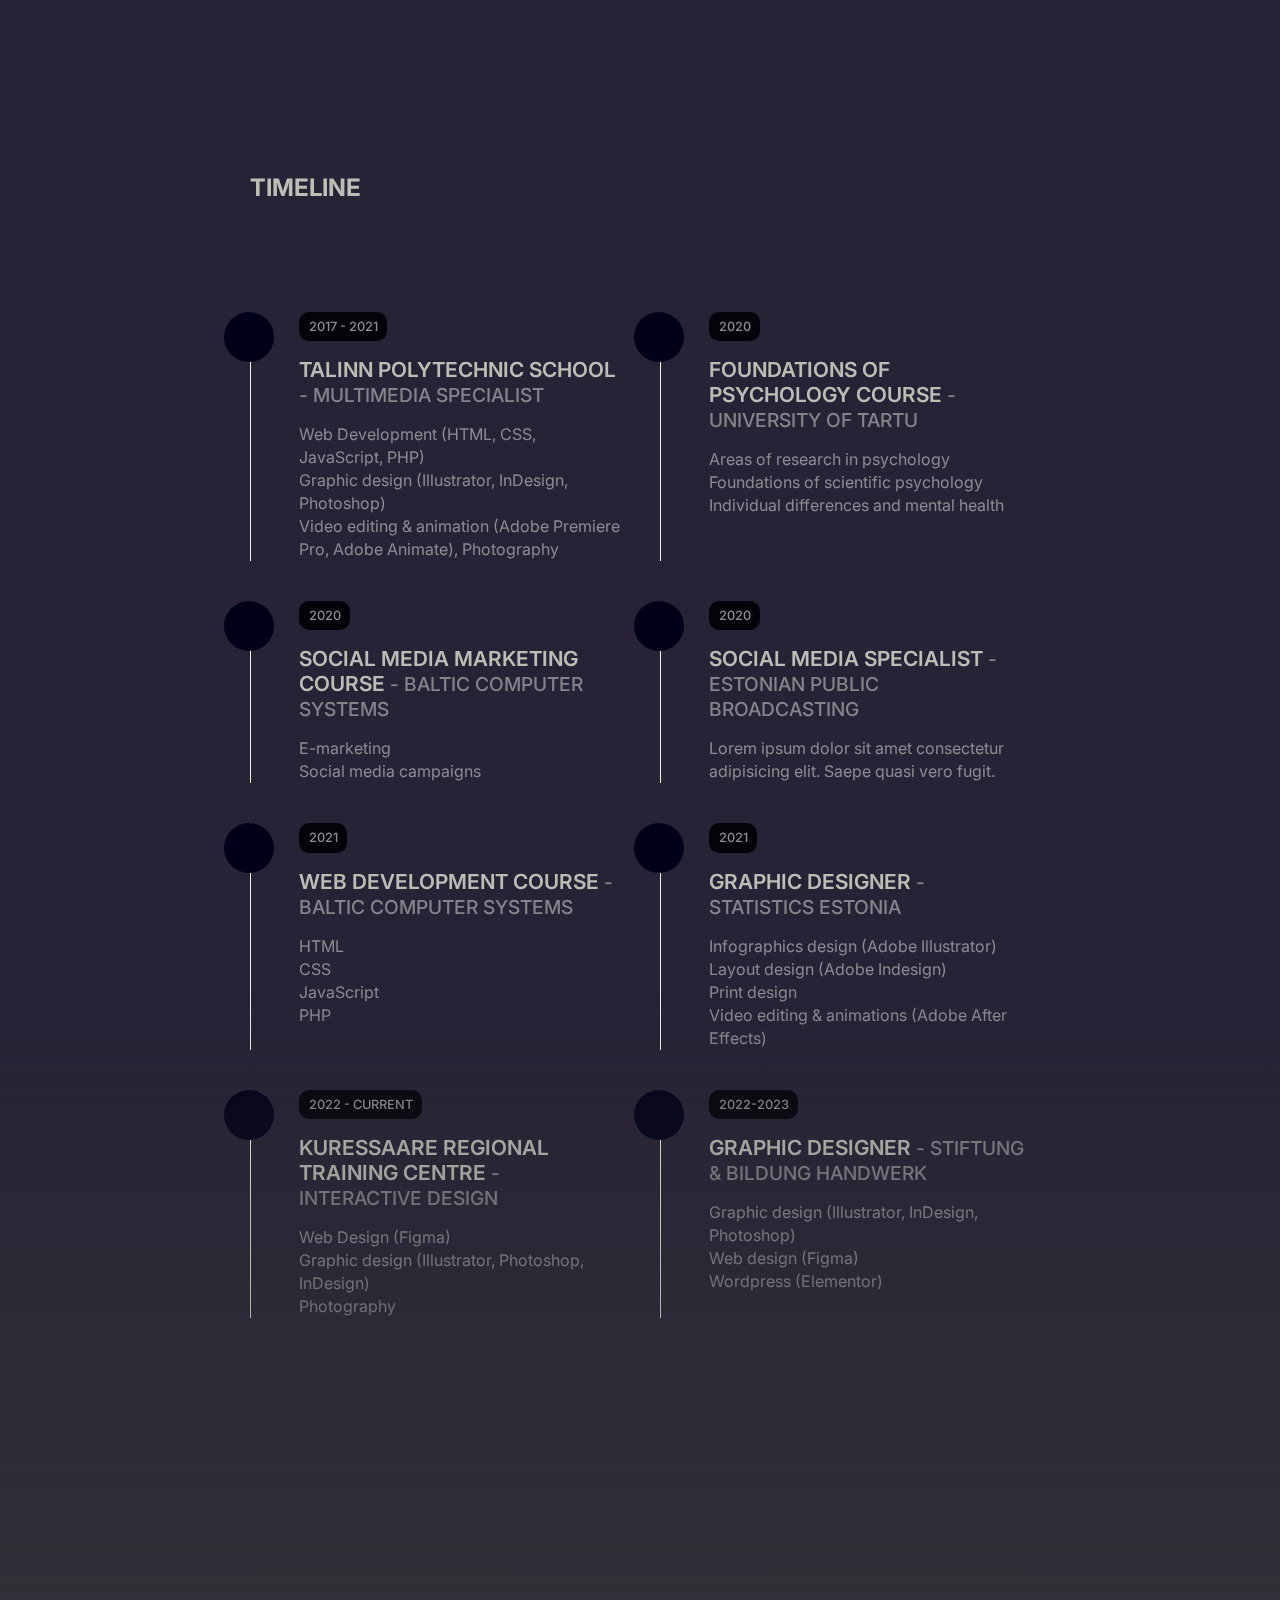
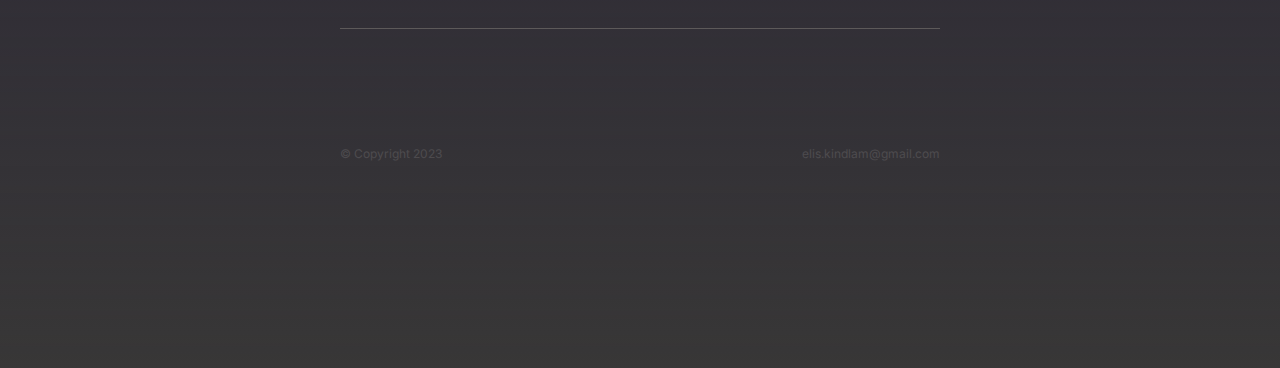
==== commit cf6c8b8c: "seventh" ====
--- a/about.html
+++ b/about.html
@@ -43,7 +43,7 @@
     <div class="about-viewport"></div>
 
     <!-- NAV -->
-    <nav>
+    <nav class="nav">
         <a href="about.html" class="btn">About</a>
         <a href="index.html">
             <img class="personal-logo" alt="Personal logo" src="img/logo/Personal-logo1.png" width="120">
@@ -76,7 +76,7 @@
             </p>
 
             <a href="#" class="about-image">
-                <img src="img/me/elis.jpg" alt="Picture of Elis" width="350px">
+                <img src="/Original/src/img/me/elis.JPG" />
                 <div class="glow-wrap">
                     <i class="glow"></i>
                 </div>
--- a/styles.css
+++ b/styles.css
@@ -1,1018 +1 @@
-/* RESET */
-
-* {
-    margin: 0;
-    padding: 0;
-    box-sizing: border-box;
-}
-
-a {
-    text-decoration: none;
-    color: inherit;
-}
-
-ul {
-    list-style: none;
-}
-
-button {
-    border: none;
-    background: none;
-    color: inherit;
-    font: inherit;
-}
-
-/* KEYFRAMES */
-
-@keyframes fade-down {
-    0% {
-        opacity: 0;
-        transform: translateY(-30px) scale(0.9);
-    }
-
-    100% {
-        opacity: 1;
-        transform: translateY(0) scale(1);
-    }
-}
-
-@keyframes fade-up {
-    0% {
-        opacity: 0;
-        transform: translateY(30px) scale(0.9);
-    }
-
-    100% {
-        opacity: 1;
-        transform: translateY(0) scale(1);
-    }
-}
-
-@keyframes fade-left {
-    0% {
-        opacity: 0;
-        transform: translateX(30px) translateY(-50%) scale(0.9);
-    }
-
-    100% {
-        opacity: 1;
-        transform: translateY(0) translateY(-50%) scale(1);
-    }
-}
-
-@keyframes fade-in {
-    0% {
-        opacity: 0;
-        transform: translate(0, 0);
-    }
-
-    100% {
-        opacity: 1;
-        transform: translate(0,0);
-    }
-}
-
-@keyframes circle {
-    0% {
-      transform: translate(0, 0);
-      opacity: 0;
-    }
-    40% {
-      opacity: 1;
-    }
-    80% {
-      transform: translate(0, 20px);
-      opacity: 0;
-    }
-    100% {
-      opacity: 0;
-    }
-  }
-
-
-/* BASE STYLES */
-
-/* VARIABLES */
-
-html {
-    --default-opacity: 0.2;
-    --hover-opacity: 0.1;
-    overflow-x: hidden;
-    scroll-behavior: smooth;
-}
-
-body {
-    background-color: #070118de;
-    font-family: 'Inter', sans-serif;
-    color: #bebdb5;
-    position: relative;
-    overflow-x: hidden;
-    scrollbar-width: none;
-}
-
-body::-webkit-scrollbar {
-    display: none;
-}
-
-
-.color {
-    height: 1041px;
-    width: 100%;
-    background-image: radial-gradient(
-      farthest-corner at 40px 40px,
-      rgba(170, 25, 156, 0.342)30%,
-      rgba(33, 104, 179, 0.559)90%
-    );
-    position: absolute;
-    z-index: -10;
-}
-
-.container-page{
-  width: 100%;
-  padding: 300px 250px 0px 250px;
-}
-
-
-.section-heading {
-  color: #bebdb5;
-  font-size: 36px;
-  text-transform: uppercase;
-  text-align: left;
-  margin-bottom: 50px;
-  animation: fade-in 2s;
-}
-
-/* MAIN */
-
-.main-container {
-  max-width: 1200px;
-  margin: 0 auto;
-  text-align: left;
-}
-
-
-/* NAVBAR */
-
-nav {
-display: flex;
-justify-content: space-between;
-padding: 60px 60px;
-position: fixed;
-width: 100%;
-transition: all 0.5s;
-}
-
-.personal-logo{
-  position: absolute;
-  left: 0;
-  right: 0;
-  top: 10px;
-  margin: auto;
-  animation: fade-down 1s 0.5s backwards;
-}
-
-.logo-hidden {
-  opacity: 0;
-  transition: all 0.3s;
-}
-
-nav .btn.scrolled {
-  display: block;
-}
-
-/* INTRO */
-
-.intro-text {
-  margin-top: 410px;
-  margin-bottom: 130px;
-  animation: fade-up 1s;
-  color: #bebdb5;
-  }
-  
-  .first-heading {
-  text-transform: uppercase;
-  padding-bottom: 10px;
-  font-size: 53px;
-  font-weight: 300;
-  letter-spacing: 0.5px;
-  }
-  
-  .second-subheading {
-  font-size: 36px;
-  opacity: 0.8;
-  font-weight: 200;
-  margin-top: 25px;
-  color: #bebdb5;
-  }
-  
-  .text--second {
-      padding: 6px;
-      display: block;
-      letter-spacing: 1px;
-  }
-
-  .viewport-image {
-    position: absolute;
-    top: 240px;
-    left: 1000px;
-    filter: grayscale(100%);
-    transform: rotate(-6deg);
-    opacity: 0.5;
-    z-index: -100;
-  
-   }
-
-   .divider {
-    width: 100%;
-    height: 300px;
-    background-color: #0a020a;
-    clip-path: polygon(0 0, 100% 0, 100% 100%, 100% 100%); 
-    position: absolute;
-    top: 1041px;
-    left: 0;
-    transform: translateY(-50%);
-    transform: skewY(-10deg);
-    translate: translateX(-10%);
-    transform-origin: left;
-  }
-  
-
-.portfolio-btn {
-  font-size: 16px;
-  font-weight: 300;
-  text-transform: uppercase;
-  color: #bebdb5;
-  padding: 15px 20px;
-  letter-spacing: 1px;
-  border: 1px solid #bebdb5;
-  transition: all 0.6s;
-  border-radius: 10px;
-  animation: fade-in 2s;
-}
-
-.button-arrow {
-padding-left: 8px;
-}
-
-.portfolio-btn:hover {
-  font-weight: 500;
-  padding-right: 30px;
-  background-color: #bebdb5;
-  color: #352f3f;
-}
-
-
-/* ABOUT ME */
-
-
-.about-text {
-width: 65%;
-text-align: justify;
-padding-top: 30px;
-padding-bottom: 100px;
-line-height: 1.8;
-font-size: 16px;
-animation: fade-up 1s;
-color:  #bebdb5;
-}
-
-.about-image{
-
-  position: absolute;
-  transform: translate(310%, -110%);
-  display: block;
-  z-index: 10;
-}
-
-.about-image img{
-  width: 100%;
-  height: 500px;
-  object-fit: cover;
-  box-shadow: 10px 15px 25px 0 rgba(0,0,0,.2);
-  display: block;
-  transition: all .5s cubic-bezier(0.645, 0.045, 0.355, 1);
-}
-
-.about-image:hover img{
-  box-shadow: 1px 1px 10px 0 rgba(0,0,0,.1);
-}
-
-.about-image .glow-wrap{
-  overflow: hidden;
-  position: absolute;
-  width: 100%;
-  height: 100%;
-  top: 0;
-}
-
-.about-image .glow{
-  display: block;
-  position:absolute;
-  width: 40%;
-  height: 200%;
-  background: rgba(167, 146, 172, 0.2);
-  top: 0;
-  filter: blur(20px);
-  transform: rotate(45deg) translate(-450%, 0);
-  transition: all 1s cubic-bezier(0.645, 0.045, 0.355, 1);
-}
-
-.about-image:hover .glow{
-  transform: rotate(45deg) translate(450%, 0);
-  transition: all 1s cubic-bezier(0.645, 0.045, 0.355, 1);
-}
-
-.about-image:hover img,
-.photo:hover .glow-wrap{
-  margin-top: 0;
-}
-
-.smaller-heading {
-  text-transform: uppercase;
-  font-size: 24px;
-  text-align: left;
-  padding: 50px 0;
-  position: relative;
-  color: #bebdb5;
-}
-
-.my-skills{
-  position: relative;
-  left: 0px;
-  margin-top: 80px;
-  margin-bottom: 200px;
-  display: flex;
-  justify-content: center;
-  gap: 100px;
-}
-
-.skills-icon {
-  width: 50px;
-}
-
-
-/* TIMELINE */
-
-.about-timeline {
-  margin-bottom: 250px;
-}
-
-.timeline {
-  display: grid;
-  grid-template-columns: repeat(2, 1fr);
-  grid-gap: 40px;
-  padding-bottom: 60px;
-  padding-top: 60px;
-}
-.timeline .timeline-item {
-  position: relative;
-  padding-left: 3rem;
-  border-left: 1px solid beige;
-}
-.timeline .timeline-item .tl-icon {
-  position: absolute;
-  left: -27px;
-  top: 0;
-  background-color: rgb(2, 0, 25);
-  width: 50px;
-  height: 50px;
-  border-radius: 50%;
-  display: flex;
-  align-items: center;
-  justify-content: center;
-}
-.timeline .timeline-item .tl-icon i {
-  font-size: 1.3rem;
-}
-.timeline .timeline-item .tl-duration {
-  padding: 0.2rem 0.6rem;
-  background-color: rgb(6, 2, 10);
-  border-radius: 10px;
-  display: inline-block;
-  font-size: 0.8rem;
-  text-transform: uppercase;
-  font-weight: 500;
-}
-.timeline .timeline-item h5 {
-  padding: 1rem 0;
-  text-transform: uppercase;
-  font-size: 1.3rem;
-  font-weight: 600;
-}
-.timeline .timeline-item h5 span {
-  color: rgb(134, 132, 138);
-  font-weight: 500;
-  font-size: 1.2rem;
-}
-.timeline .timeline-item p {
-  color: rgb(142, 139, 146);
-}
-
-.timeline p {
- line-height: 23px;
-}
-
-/* BUTTONS */
-
-.btn {
-font-size: 16px;
-font-weight: 300;
-text-transform: uppercase;
-color:  #bebdb5;
-padding: 15px 20px;
-letter-spacing: 1px;
-transition: all 0.4s;
-animation: fade-down 1s 0.5s backwards;
-}
-
-.btn:hover {
-    transform: scale(1.1);
-}
-
-
-/* PORTFOLIO SECTION */
-
-.work {
-  margin-top: 500px;
-  animation: fade-up 0.6s 0.2s backwards;
-}
-  
-.portfolio-heading{
-  text-transform: uppercase;
-  font-size: 28px;
-  padding-top: 68px;
-  letter-spacing: 0.1rem;
-  color: #bebdb5;
-}
-
-/* PORTFOLIO FILTERS */
-
-.top {
-margin: 100px 0 0;
-transition: all 0.4s;
-}
-
-.filters {
-display: flex;
-justify-content: left;
-transition: all 0.4s;
-gap: 30px;
-}
-
-.filter-btn {
-opacity: 0.6;
-font-size: 15px;
-text-transform: uppercase;
-letter-spacing: 0.5px;
-cursor: pointer;
-transition: all 0.5s;
-color: #d1cfd6;
-}
-
-.filter-btn:hover {
-  opacity: 1;
-}
-
-.filter-btn--active {
-  opacity: 1;
-}
-
-
-/* LINKS */
-
-.links {
-position: fixed;
-right: 5%;
-top: 50%;
-transform: translateY(-50%);
-animation: fade-left 0.5s 0.8s backwards;
-}
-
-.link-item {
-transition: all 0.4s;
-}
-
-.link-item:not(:last-child) {
-    margin-bottom: 25px;
-}
-
-.link-item:hover {
-    transform: scale(1.2);
-}
-
-.link-img {
-width: 20px;
-height: 20px;
-}
-
-
-/* BACK TO TOP */
-
-
-.arrow {
-    position: absolute;
-    right: 11%;
-    bottom: 120px;
-    font-size: 40px;
-    color: #E6E1C5;
-
-    }
-
-    
-/* FOOTER */
-
-.footer {
-    min-height: 250px;
-    justify-content: space-between;
-    align-items: center;
-    margin: 0 auto;
-    color: #9a94a1;
-    border-top: 1px solid rgb(165, 156, 156);
-    display: flex;
-  }
-
-.copyright {
-    font-size: 12px;    
-}
-
-.email {
-    font-size: 12px;
-}
-
-/* MEDIA QUERIES */
-
-/* 1620px */
-
-@media (max-width: 1620px) {
-  nav {
-    padding: 60px 40px;
-  }
-}
-
-/* 1470px */
-
-@media (max-width: 1470px) {
-  .intro-text, header button, .work {
-    padding: 0 90px 0 90px;
-}
-
-.viewport-image {
-  top: 240px;
-  left: 900px;
-  transform: rotate(-7.5deg);
-}
-
-.container {
-  max-width: 980px;
-}
-
-.filters {
-  white-space: nowrap;
-  flex-wrap: wrap;
-}
-
-.top {
-  max-width: 870px;
-}
-
-.footer {
-  margin: 90px;
-}
-}
-
-
-/* 1400px */
-
-@media (max-width: 1400px) {
-
-  .divider {
-    top: 1041px;
-  }
-  }
-
-/* 1300px */
-
-@media (max-width: 1300px) {
-  .intro-text, header button, .work {
-    padding: 0 100px 0 100px;
-}
-
-.top {
-  max-width: 900px;
-}
-
-.footer {
-  margin: 90px;
-}
-}
-
-/* 1200px */
-
-@media (max-width: 1200px) {
-.links {
-  position: absolute;
-  transform: initial;
-  right: initial; 
-  top: 75px;
-  left: 220px;
-  display: flex;
-  animation-name: fade-down;
-}
-
-.link-item:not(:last-child) {
-  margin-right: 15px;
-}
-
-.viewport-image {
-  display: none;
-}
-
-.footer {
-  margin: 90px;
-}
-}
-
-@media (max-width: 1170px) {
-.top {
-  max-width: 800px;
-}
-
-.footer {
-  margin: 90px;
-}
-}
-
-
-@media (max-width: 1064px) {
-  .top {
-    max-width: 800px;
-  }
-
-  .footer {
-    margin: 90px;
-  }
-
-  .to-top.active {
-    transform: translateX(20px);
-  }
-  }
-
-  @media (max-width: 944px) {
-
-  .filters {
-    flex-direction: column;
-  }
-}
-
-/* 768px */
-
-@media (min-width: 768px) {
-  form {
-    grid-template-columns: repeat(2, 1fr);
-  }
-}
-
-/* 700px */
-
-@media (max-width: 700px) {
-    .links {
-      top: 180px;
-      left: 50%;
-      transform: translateX(-50%);
-  }
-
-  .footer {
-    margin: 70px;
-  }
-}
-
-
-
-@media (max-width: 670px) {
-  .work, .intro-text {
-    padding: 0 60px 0 90px;
-}
-.portfolio-btn {
-  margin-left: 0;
-  white-space: nowrap;
-}
-
-.footer {
-  margin: 70px;
-}
-
-
-}
-
-@media (max-width: 575px) {
-  .to-top.active {
-    position: absolute;
-    left: 50%;
-    right: 50%;
-    transform: translate(-20px, -500px);
-    
-  }
-}
-
-
-/* 520px */
-
-@media (max-width: 520px) {
-  
-
-    .copyright {
-        font-size: 11px;
-    }
-
-    .email {
-        font-size: 11px;
-    }
-
-    .footer {
-      margin: 70px;
-    }
-
-   
-}
-
-
-
-
-
-
-
-
-/* FORM */
-
-.container p {
-  color: #ffffff;
-  font-size: 16px;
-  line-height: 1.5;
-  margin-bottom: 32px;
-}
-
-form {
-  display: grid;
-  grid-template-columns: 1fr;
-  grid-gap: 16px;
-  background-color: #cbcacc;
-  padding: 32px;
-  border-radius: 16px;
-  box-shadow: 0px 6px 12px rgba(0, 0, 0, 0.2);
-}
-
-label {
-  display: block;
-  margin-bottom: 5px;
-  color: #101010;
-  font-size: 14px;
-}
-
-.form-element {
-  appearance: none;
-  outline: none;
-  border: none;
-
-  display: block;
-  width: 100%;
-
-  border-radius: 8px;
-  padding: 12px 16px;
-  background-color: #f1f1f1;
-  transition: 0.4s;
-}
-
-.form-element:focus {
-  box-shadow: 0px 0px 6px rgba(0, 0, 0, 0.2);
-  background-color: #FFF;
-}
-
-textarea {
-  resize: none;
-  min-height: 100px;
-}
-
-.form-group-full {
-grid-column: 1 / -1;
-}
-
-.submit-group {
-  grid-column: 1 / -1;
-  text-align: right;
-}
-
-input[type="submit"] {
-  appearance: none;
-  border: none;
-  outline: none;
-  background: none;
-
-  padding: 12px 16px;
-  background-color: #0d0d2f;
-  border-radius: 8px;
-  color: #FFF;
-  cursor: pointer;
-  transition: 0.4s;
-}
-
-input[type="submit"]:hover {
-  background-color: #423c4b;
-}
-
-
-/* BACK ARROW */
-
-.back-arrow{
-  font-size: 30px;
-  color: #E6E1C5;
-  position: absolute;
-  left: 100px;
-  top: 295px;
-  border: 2px solid wheat;
-  border-radius: 50%;
-  display: flex;
-  align-items: center;
-  justify-content: center;
-  right: 50px;
-  width: 50px;
-  height: 50px;
-  animation: fade-in 3s;
-}
-
-.back-arrow:hover{
-  transition: all 0.4s;
-  background-color: #E6E1C5;
-  color: #25222a;
-  }
-
-.back-arrow-hidden {
-  opacity: 0;
-  transition: all 0.3s;
-}
-
-
-/* LIGHTBOX PORTFOLIO */
-
-.container {
-  width: 100%;
-  padding: 50px 0px;
-}
-
-.gallery {
-    display: grid;
-    grid-template-columns: repeat(auto-fill, minmax(350px, 1fr));
-    grid-template-rows: minmax(350px, auto);
-    position: relative;
-    column-gap: 6%;
-    row-gap: 65px;
-    margin-bottom: 300px;
-    align-items: center;
-    justify-content: center;
-  }
-
-
-.gallery img, iframe{
-  height: 350px;
-  width: 350px;
-  overflow: hidden;
-  position: relative;
-  object-fit: contain;
-  border: 1.5px solid #E6E1C5;
-  border-radius: 10px;
-  animation: fade-up 0.8s 0.2s backwards;
-}
- 
-
-.gallery img:hover{
-  opacity: 0.5;
-  transform: scale(1.04);
-  transition: all 0.7s;
-}
-
-/* TO-TOP */
-
-.to-top{
-  border: 2px solid wheat;
-  position: fixed;
-  bottom: 20px;
-  right: 50px;
-  width: 50px;
-  height: 50px;
-  border-radius: 50%;
-  display: flex;
-  align-items: center;
-  justify-content: center;
-  font-size: 24px;
-  color: #c3bfc9;
-  text-decoration: none;
-  opacity: 0;
-  pointer-events: none;
-  transition: all 0.4s;
-  z-index: 100;
-}
-
-.to-top:hover {
-  background-color: #E6E1C5;
-  color: #25222a;
-}
-
-.to-top.active {
-  bottom: 32px;
-  pointer-events: auto;
-  opacity: 1;
-}
-
-.about-viewport {
-  height: 1000px;
-  width: 100%;
-  background:rgb(23, 19, 27);
-  position: absolute;
-  top: -150px;
-  z-index: -1;
-  transform: skewY(-8deg);
-}
-
-
-.contact-text {
-padding-bottom: 40px;
-text-align: justify;
-line-height: 1.8;
-font-size: 16px;
-color: #bebdb5;
-}
-
-.about-container{
-  margin-bottom: 250px;
-  animation: fade-up 1s;
-}
-
-
-/* PDF */ 
-
-#g2vet-pdf {
-  width: 350px;
-  height: 350px;
-  border: 1px solid white;
-  border-radius: 10px;
-}
-
-
-
-/* FADE */
-
-.fade {
-  height: 1000px;
-  width: 100%;
-  position: absolute;
-  bottom: 0;
-  background-image: linear-gradient(to top, #383737, transparent);
-  pointer-events: none;
-  transition: all 0.6s;
-}
-
-/* TYPEWRITER EFFECT */
-
-
-.wrap {
-  display: flex;
-  align-items: center;
-  justify-content: left;
-}
-
-.typewriter h1 {
-  text-transform: uppercase;
-  color: #a098a3;
-  font-size: 53px;
-  overflow: hidden;
-  border-right: 3px solid #10002c;
-  white-space: nowrap;
-  /* Keeps the content on a single line */
-  letter-spacing: .1em;
-  /* Adjust as needed */
-  animation: typing 5s steps(25, end) infinite, blink-caret .8s step-end infinite;
-}
-
-
-/* The typing effect */
-
-@keyframes typing {
-  0% {
-    width: 0
-  }
-  50% {
-    width: 100%
-  }
-}
-
-
-/* The typewriter cursor effect */
-
-@keyframes blink-caret {
-  from,
-  to {
-    border-color: transparent
-  }
-  50% {
-    border-color: #939099
-  }
-}+*{box-sizing:border-box;margin:0;padding:0}a{color:inherit;text-decoration:none}ul{list-style:none}button{background:none;border:none;color:inherit;font:inherit}@keyframes fade-down{0%{opacity:0;transform:translateY(-30px) scale(.9)}to{opacity:1;transform:translateY(0) scale(1)}}@keyframes fade-up{0%{opacity:0;transform:translateY(30px) scale(.9)}to{opacity:1;transform:translateY(0) scale(1)}}@keyframes fade-left{0%{opacity:0;transform:translateX(30px) translateY(-50%) scale(.9)}to{opacity:1;transform:translateY(0) translateY(-50%) scale(1)}}@keyframes fade-in{0%{opacity:0;transform:translate(0)}to{opacity:1;transform:translate(0)}}@keyframes circle{0%{opacity:0;transform:translate(0)}40%{opacity:1}80%{opacity:0;transform:translateY(20px)}to{opacity:0}}html{--default-opacity:0.2;--hover-opacity:0.1;scroll-behavior:smooth}body,html{overflow-x:hidden}body{background-color:#070118de;color:#bebdb5;font-family:Inter,sans-serif;position:relative;scrollbar-width:none}body::-webkit-scrollbar{display:none}.color{background-image:radial-gradient(farthest-corner at 40px 40px,rgba(170,25,156,.342) 30%,rgba(33,104,179,.559) 90%);height:1041px;position:absolute;width:100%;z-index:-10}.container-page{padding:300px 250px 0;width:100%}.section-heading{animation:fade-in 2s;color:#bebdb5;font-size:2.25rem;margin-bottom:50px;text-align:left;text-transform:uppercase}.main-container{margin:0 auto;max-width:1200px;text-align:left}nav{display:flex;justify-content:space-between;padding:60px;position:fixed;transition:all .5s;width:100%}.personal-logo{animation:fade-down 1s .5s backwards;left:0;margin:auto;position:absolute;right:0;top:10px}.logo-hidden{opacity:0;transition:all .3s}nav .btn.scrolled{display:block}.intro-text{animation:fade-up 1s;color:#bebdb5;margin-bottom:130px;margin-top:410px}.first-heading{font-size:3.3125rem;font-weight:300;letter-spacing:.03125rem;padding-bottom:10px;text-transform:uppercase}.second-subheading{color:#bebdb5;font-size:2.25rem;font-weight:200;margin-top:25px;opacity:.8}.text--second{display:block;letter-spacing:.0625rem;padding:6px}.viewport-image{filter:grayscale(100%);left:1000px;opacity:.5;position:absolute;top:240px;transform:rotate(-6deg);z-index:-100}.divider{background-color:#0a020a;-webkit-clip-path:polygon(0 0,100% 0,100% 100%,100% 100%);clip-path:polygon(0 0,100% 0,100% 100%,100% 100%);height:300px;left:0;position:absolute;top:1041px;transform:translateY(-50%);transform:skewY(-10deg);transform-origin:left;translate:translateX(-10%);width:100%}.portfolio-btn{animation:fade-in 2s;border:1px solid #bebdb5;border-radius:10px;color:#bebdb5;font-size:1rem;font-weight:300;letter-spacing:.0625rem;padding:15px 20px;text-transform:uppercase;transition:all .6s}.button-arrow{padding-left:8px}.portfolio-btn:hover{background-color:#bebdb5;color:#352f3f;font-weight:500;padding-right:30px}.about-text{animation:fade-up 1s;color:#bebdb5;font-size:1rem;line-height:1.8;padding-bottom:100px;padding-top:30px;text-align:justify;width:65%}.about-image{display:block;position:absolute;transform:translate(310%,-110%);z-index:10}.about-image img{box-shadow:10px 15px 25px 0 rgba(0,0,0,.2);display:block;height:500px;-o-object-fit:cover;object-fit:cover;transition:all .5s cubic-bezier(.645,.045,.355,1);width:100%}.about-image:hover img{box-shadow:1px 1px 10px 0 rgba(0,0,0,.1)}.about-image .glow-wrap{height:100%;overflow:hidden;position:absolute;top:0;width:100%}.about-image .glow{background:rgba(167,146,172,.2);display:block;filter:blur(20px);height:200%;position:absolute;top:0;transform:rotate(45deg) translate(-450%);width:40%}.about-image .glow,.about-image:hover .glow{transition:all 1s cubic-bezier(.645,.045,.355,1)}.about-image:hover .glow{transform:rotate(45deg) translate(450%)}.about-image:hover img,.photo:hover .glow-wrap{margin-top:0}.smaller-heading{color:#bebdb5;font-size:1.5rem;padding:50px 0;position:relative;text-align:left;text-transform:uppercase}.my-skills{display:flex;gap:100px;justify-content:center;left:0;margin-bottom:200px;margin-top:80px;position:relative}.skills-icon{width:50px}.about-timeline{margin-bottom:250px}.timeline{grid-gap:40px;display:grid;grid-template-columns:repeat(2,1fr);padding-bottom:60px;padding-top:60px}.timeline .timeline-item{border-left:1px solid beige;padding-left:3rem;position:relative}.timeline .timeline-item .tl-icon{align-items:center;background-color:#020019;border-radius:50%;display:flex;height:50px;justify-content:center;left:-27px;position:absolute;top:0;width:50px}.timeline .timeline-item .tl-icon i{font-size:1.3rem}.timeline .timeline-item .tl-duration{background-color:#06020a;border-radius:10px;display:inline-block;font-size:.8rem;font-weight:500;padding:.2rem .6rem;text-transform:uppercase}.timeline .timeline-item h5{font-size:1.3rem;font-weight:600;padding:1rem 0;text-transform:uppercase}.timeline .timeline-item h5 span{color:#86848a;font-size:1.2rem;font-weight:500}.timeline .timeline-item p{color:#8e8b92}.timeline p{line-height:1.4375rem}.btn{animation:fade-down 1s .5s backwards;color:#bebdb5;font-size:1rem;font-weight:300;letter-spacing:.0625rem;padding:15px 20px;text-transform:uppercase;transition:all .4s}.btn:hover{transform:scale(1.1)}.work{animation:fade-up .6s .2s backwards;margin-top:500px}.portfolio-heading{color:#bebdb5;font-size:1.75rem;letter-spacing:.1rem;padding-top:68px;text-transform:uppercase}.top{margin:100px 0 0}.filters,.top{transition:all .4s}.filters{display:flex;gap:30px;justify-content:left}.filter-btn{color:#d1cfd6;cursor:pointer;font-size:.9375rem;letter-spacing:.03125rem;opacity:.6;text-transform:uppercase;transition:all .5s}.filter-btn--active,.filter-btn:hover{opacity:1}.links{animation:fade-left .5s .8s backwards;position:fixed;right:5%;top:50%;transform:translateY(-50%)}.link-item{transition:all .4s}.link-item:not(:last-child){margin-bottom:25px}.link-item:hover{transform:scale(1.2)}.link-img{height:20px;width:20px}.arrow{bottom:120px;color:#e6e1c5;font-size:2.5rem;position:absolute;right:11%}.footer{align-items:center;border-top:1px solid #a59c9c;color:#9a94a1;display:flex;justify-content:space-between;margin:0 auto;min-height:250px}.copyright,.email{font-size:.75rem}@media (max-width:1620px){nav{padding:60px 40px}}@media (max-width:1470px){.intro-text,.work,header button{padding:0 90px}.viewport-image{left:900px;top:240px;transform:rotate(-7.5deg)}.container{max-width:980px}.filters{flex-wrap:wrap;white-space:nowrap}.top{max-width:870px}.footer{margin:90px}}@media (max-width:1400px){.divider{top:1041px}}@media (max-width:1300px){.intro-text,.work,header button{padding:0 100px}.top{max-width:900px}.footer{margin:90px}}@media (max-width:1200px){.links{animation-name:fade-down;display:flex;left:220px;position:absolute;right:auto;top:75px;transform:none}.link-item:not(:last-child){margin-right:15px}.viewport-image{display:none}.footer{margin:90px}}@media (max-width:1170px){.top{max-width:800px}.footer{margin:90px}}@media (max-width:1064px){.top{max-width:800px}.footer{margin:90px}.to-top.active{transform:translateX(20px)}}@media (max-width:944px){.filters{flex-direction:column}}@media (min-width:768px){form{grid-template-columns:repeat(2,1fr)}}@media (max-width:700px){.links{left:50%;top:180px;transform:translateX(-50%)}.footer{margin:70px}}@media (max-width:670px){.intro-text,.work{padding:0 60px 0 90px}.portfolio-btn{margin-left:0;white-space:nowrap}.footer{margin:70px}}@media (max-width:575px){.to-top.active{left:50%;position:absolute;right:50%;transform:translate(-20px,-500px)}}@media (max-width:520px){.copyright,.email{font-size:.6875rem}.footer{margin:70px}}.container p{color:#fff;font-size:1rem;line-height:1.5;margin-bottom:32px}form{grid-gap:16px;background-color:#cbcacc;border-radius:16px;box-shadow:0 6px 12px rgba(0,0,0,.2);display:grid;grid-template-columns:1fr;padding:32px}label{color:#101010;display:block;font-size:.875rem;margin-bottom:5px}.form-element{-webkit-appearance:none;-moz-appearance:none;appearance:none;background-color:#f1f1f1;border:none;border-radius:8px;display:block;outline:none;padding:12px 16px;transition:.4s;width:100%}.form-element:focus{background-color:#fff;box-shadow:0 0 6px rgba(0,0,0,.2)}textarea{min-height:100px;resize:none}.form-group-full,.submit-group{grid-column:1/-1}.submit-group{text-align:right}input[type=submit]{-webkit-appearance:none;-moz-appearance:none;appearance:none;background:none;background-color:#0d0d2f;border:none;border-radius:8px;color:#fff;cursor:pointer;outline:none;padding:12px 16px;transition:.4s}input[type=submit]:hover{background-color:#423c4b}.back-arrow{align-items:center;animation:fade-in 3s;border:2px solid wheat;border-radius:50%;color:#e6e1c5;display:flex;font-size:1.875rem;height:50px;justify-content:center;left:100px;position:absolute;right:50px;top:295px;width:50px}.back-arrow:hover{background-color:#e6e1c5;color:#25222a;transition:all .4s}.back-arrow-hidden{opacity:0;transition:all .3s}.container{padding:50px 0;width:100%}.gallery{align-items:center;-moz-column-gap:6%;column-gap:6%;display:grid;grid-template-columns:repeat(auto-fill,minmax(350px,1fr));grid-template-rows:minmax(350px,auto);justify-content:center;margin-bottom:300px;position:relative;row-gap:65px}.gallery img,iframe{animation:fade-up .8s .2s backwards;border:1.5px solid #e6e1c5;border-radius:10px;height:350px;-o-object-fit:contain;object-fit:contain;overflow:hidden;position:relative;width:350px}.gallery img:hover{opacity:.5;transform:scale(1.04);transition:all .7s}.to-top{align-items:center;border:2px solid wheat;border-radius:50%;bottom:20px;color:#c3bfc9;display:flex;font-size:1.5rem;height:50px;justify-content:center;opacity:0;pointer-events:none;position:fixed;right:50px;text-decoration:none;transition:all .4s;width:50px;z-index:100}.to-top:hover{background-color:#e6e1c5;color:#25222a}.to-top.active{bottom:32px;opacity:1;pointer-events:auto}.about-viewport{background:#17131b;height:1000px;position:absolute;top:-150px;transform:skewY(-8deg);width:100%;z-index:-1}.contact-text{color:#bebdb5;font-size:1rem;line-height:1.8;padding-bottom:40px;text-align:justify}.about-container{animation:fade-up 1s;margin-bottom:250px}#g2vet-pdf{border:1px solid #fff;border-radius:10px;height:350px;width:350px}.fade{background-image:linear-gradient(0deg,#383737,transparent);bottom:0;height:1000px;pointer-events:none;position:absolute;transition:all .6s;width:100%}.wrap{align-items:center;display:flex;justify-content:left}.typewriter h1{animation:typing 5s steps(25) infinite,blink-caret .8s step-end infinite;border-right:3px solid #10002c;color:#a098a3;font-size:3.3125rem;letter-spacing:.1em;overflow:hidden;text-transform:uppercase;white-space:nowrap}@keyframes typing{0%{width:0}50%{width:100%}}@keyframes blink-caret{0%,to{border-color:transparent}50%{border-color:#939099}}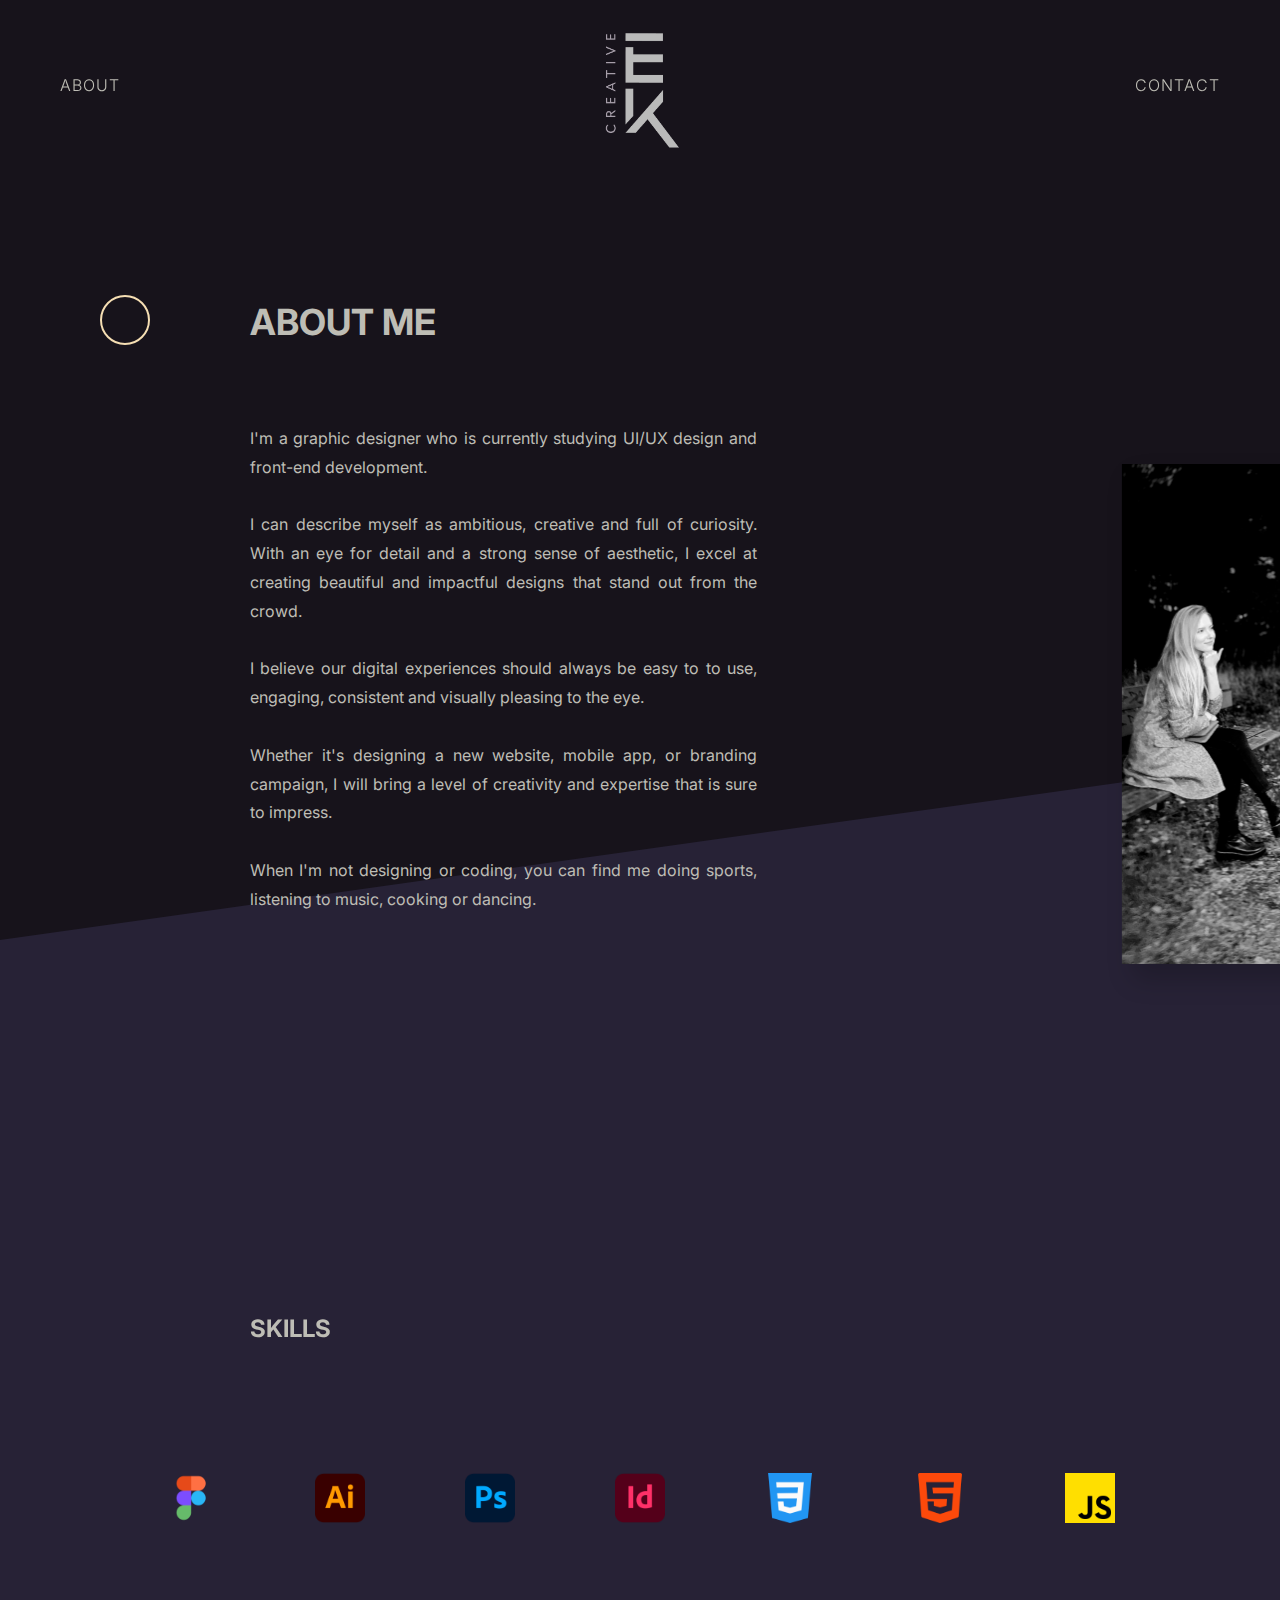
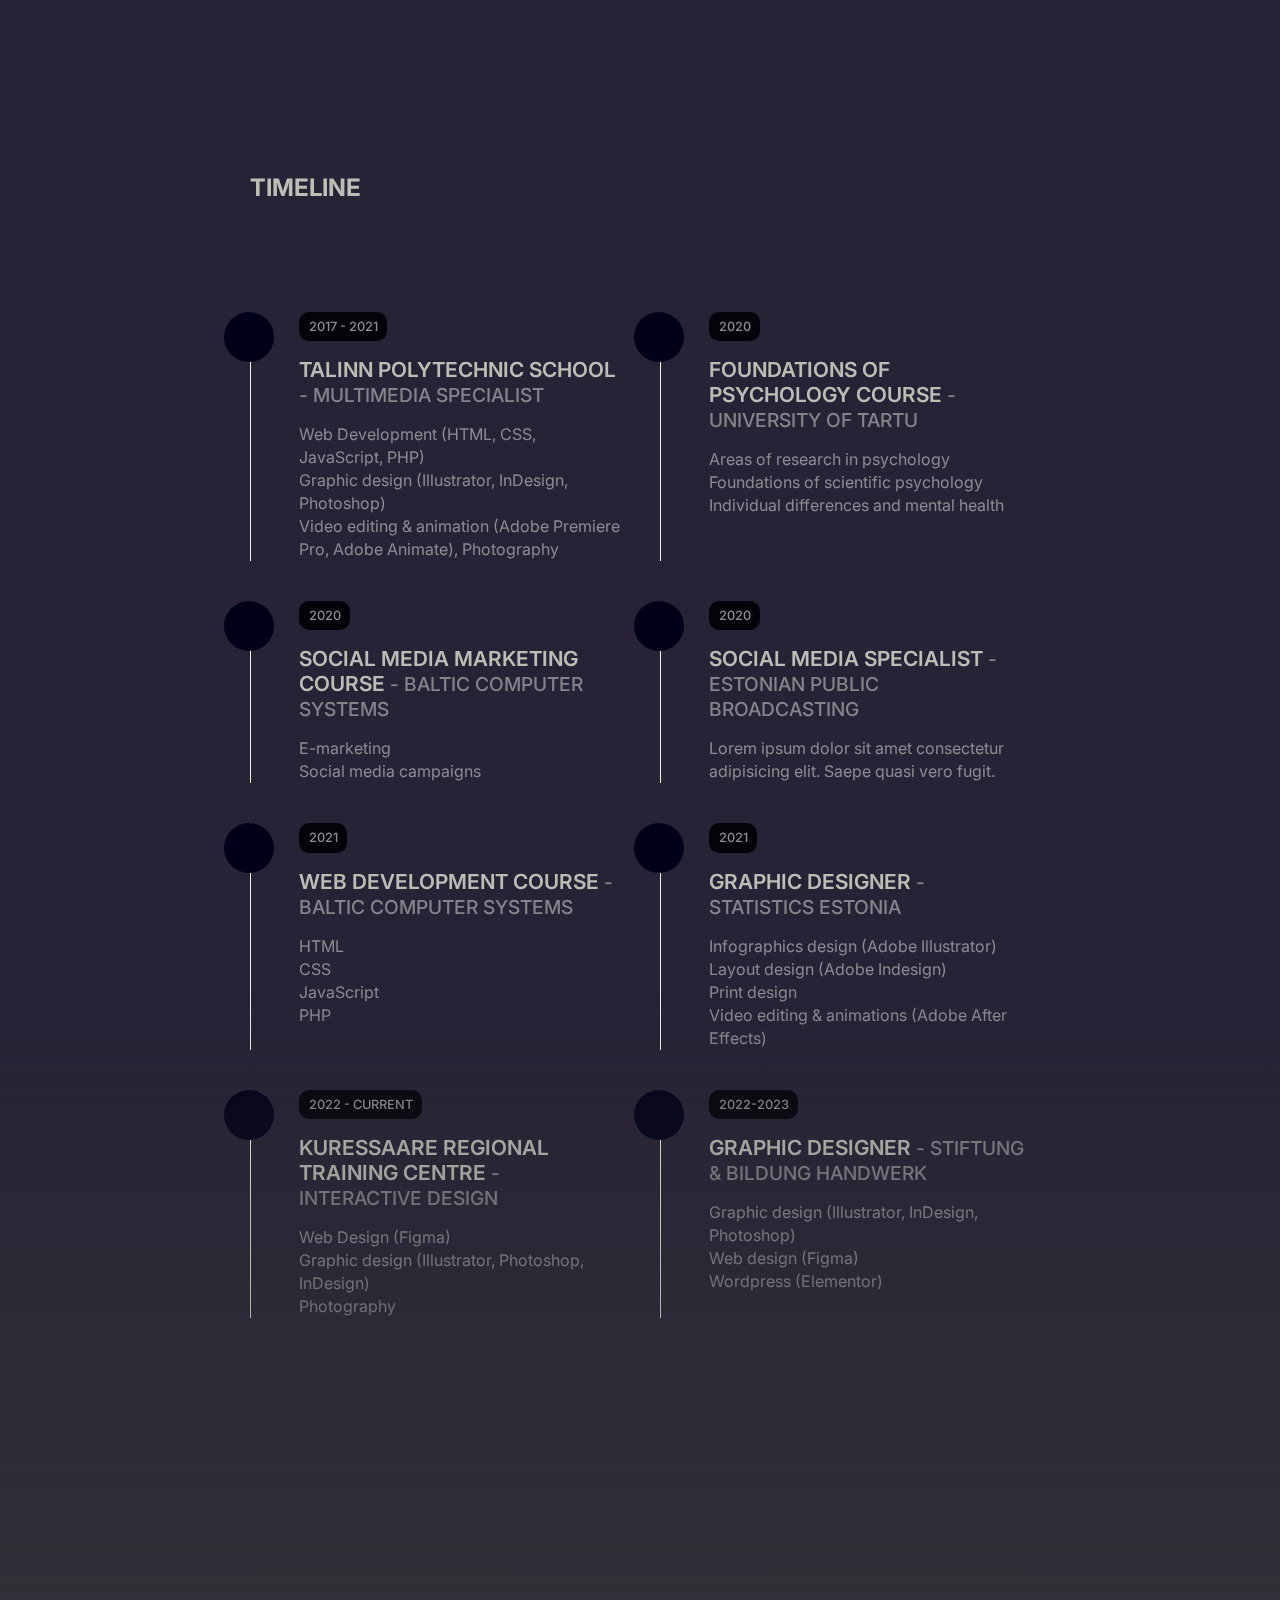
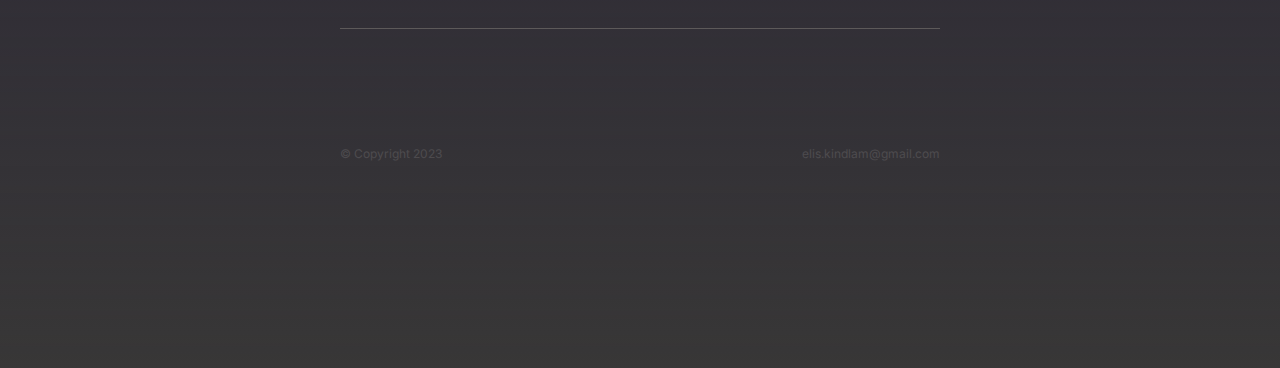
==== commit 7b446acd: "ninth" ====
--- a/about.html
+++ b/about.html
@@ -43,7 +43,7 @@
     <div class="about-viewport"></div>
 
     <!-- NAV -->
-    <nav class="nav">
+    <nav>
         <a href="about.html" class="btn">About</a>
         <a href="index.html">
             <img class="personal-logo" alt="Personal logo" src="img/logo/Personal-logo1.png" width="120">
@@ -76,7 +76,7 @@
             </p>
 
             <a href="#" class="about-image">
-                <img src="/Original/src/img/me/elis.JPG" />
+                <img src="img/me/elis.jpg" alt="Picture of Elis" width="350px">
                 <div class="glow-wrap">
                     <i class="glow"></i>
                 </div>
--- a/styles.css
+++ b/styles.css
@@ -1 +1,1018 @@
-*{box-sizing:border-box;margin:0;padding:0}a{color:inherit;text-decoration:none}ul{list-style:none}button{background:none;border:none;color:inherit;font:inherit}@keyframes fade-down{0%{opacity:0;transform:translateY(-30px) scale(.9)}to{opacity:1;transform:translateY(0) scale(1)}}@keyframes fade-up{0%{opacity:0;transform:translateY(30px) scale(.9)}to{opacity:1;transform:translateY(0) scale(1)}}@keyframes fade-left{0%{opacity:0;transform:translateX(30px) translateY(-50%) scale(.9)}to{opacity:1;transform:translateY(0) translateY(-50%) scale(1)}}@keyframes fade-in{0%{opacity:0;transform:translate(0)}to{opacity:1;transform:translate(0)}}@keyframes circle{0%{opacity:0;transform:translate(0)}40%{opacity:1}80%{opacity:0;transform:translateY(20px)}to{opacity:0}}html{--default-opacity:0.2;--hover-opacity:0.1;scroll-behavior:smooth}body,html{overflow-x:hidden}body{background-color:#070118de;color:#bebdb5;font-family:Inter,sans-serif;position:relative;scrollbar-width:none}body::-webkit-scrollbar{display:none}.color{background-image:radial-gradient(farthest-corner at 40px 40px,rgba(170,25,156,.342) 30%,rgba(33,104,179,.559) 90%);height:1041px;position:absolute;width:100%;z-index:-10}.container-page{padding:300px 250px 0;width:100%}.section-heading{animation:fade-in 2s;color:#bebdb5;font-size:2.25rem;margin-bottom:50px;text-align:left;text-transform:uppercase}.main-container{margin:0 auto;max-width:1200px;text-align:left}nav{display:flex;justify-content:space-between;padding:60px;position:fixed;transition:all .5s;width:100%}.personal-logo{animation:fade-down 1s .5s backwards;left:0;margin:auto;position:absolute;right:0;top:10px}.logo-hidden{opacity:0;transition:all .3s}nav .btn.scrolled{display:block}.intro-text{animation:fade-up 1s;color:#bebdb5;margin-bottom:130px;margin-top:410px}.first-heading{font-size:3.3125rem;font-weight:300;letter-spacing:.03125rem;padding-bottom:10px;text-transform:uppercase}.second-subheading{color:#bebdb5;font-size:2.25rem;font-weight:200;margin-top:25px;opacity:.8}.text--second{display:block;letter-spacing:.0625rem;padding:6px}.viewport-image{filter:grayscale(100%);left:1000px;opacity:.5;position:absolute;top:240px;transform:rotate(-6deg);z-index:-100}.divider{background-color:#0a020a;-webkit-clip-path:polygon(0 0,100% 0,100% 100%,100% 100%);clip-path:polygon(0 0,100% 0,100% 100%,100% 100%);height:300px;left:0;position:absolute;top:1041px;transform:translateY(-50%);transform:skewY(-10deg);transform-origin:left;translate:translateX(-10%);width:100%}.portfolio-btn{animation:fade-in 2s;border:1px solid #bebdb5;border-radius:10px;color:#bebdb5;font-size:1rem;font-weight:300;letter-spacing:.0625rem;padding:15px 20px;text-transform:uppercase;transition:all .6s}.button-arrow{padding-left:8px}.portfolio-btn:hover{background-color:#bebdb5;color:#352f3f;font-weight:500;padding-right:30px}.about-text{animation:fade-up 1s;color:#bebdb5;font-size:1rem;line-height:1.8;padding-bottom:100px;padding-top:30px;text-align:justify;width:65%}.about-image{display:block;position:absolute;transform:translate(310%,-110%);z-index:10}.about-image img{box-shadow:10px 15px 25px 0 rgba(0,0,0,.2);display:block;height:500px;-o-object-fit:cover;object-fit:cover;transition:all .5s cubic-bezier(.645,.045,.355,1);width:100%}.about-image:hover img{box-shadow:1px 1px 10px 0 rgba(0,0,0,.1)}.about-image .glow-wrap{height:100%;overflow:hidden;position:absolute;top:0;width:100%}.about-image .glow{background:rgba(167,146,172,.2);display:block;filter:blur(20px);height:200%;position:absolute;top:0;transform:rotate(45deg) translate(-450%);width:40%}.about-image .glow,.about-image:hover .glow{transition:all 1s cubic-bezier(.645,.045,.355,1)}.about-image:hover .glow{transform:rotate(45deg) translate(450%)}.about-image:hover img,.photo:hover .glow-wrap{margin-top:0}.smaller-heading{color:#bebdb5;font-size:1.5rem;padding:50px 0;position:relative;text-align:left;text-transform:uppercase}.my-skills{display:flex;gap:100px;justify-content:center;left:0;margin-bottom:200px;margin-top:80px;position:relative}.skills-icon{width:50px}.about-timeline{margin-bottom:250px}.timeline{grid-gap:40px;display:grid;grid-template-columns:repeat(2,1fr);padding-bottom:60px;padding-top:60px}.timeline .timeline-item{border-left:1px solid beige;padding-left:3rem;position:relative}.timeline .timeline-item .tl-icon{align-items:center;background-color:#020019;border-radius:50%;display:flex;height:50px;justify-content:center;left:-27px;position:absolute;top:0;width:50px}.timeline .timeline-item .tl-icon i{font-size:1.3rem}.timeline .timeline-item .tl-duration{background-color:#06020a;border-radius:10px;display:inline-block;font-size:.8rem;font-weight:500;padding:.2rem .6rem;text-transform:uppercase}.timeline .timeline-item h5{font-size:1.3rem;font-weight:600;padding:1rem 0;text-transform:uppercase}.timeline .timeline-item h5 span{color:#86848a;font-size:1.2rem;font-weight:500}.timeline .timeline-item p{color:#8e8b92}.timeline p{line-height:1.4375rem}.btn{animation:fade-down 1s .5s backwards;color:#bebdb5;font-size:1rem;font-weight:300;letter-spacing:.0625rem;padding:15px 20px;text-transform:uppercase;transition:all .4s}.btn:hover{transform:scale(1.1)}.work{animation:fade-up .6s .2s backwards;margin-top:500px}.portfolio-heading{color:#bebdb5;font-size:1.75rem;letter-spacing:.1rem;padding-top:68px;text-transform:uppercase}.top{margin:100px 0 0}.filters,.top{transition:all .4s}.filters{display:flex;gap:30px;justify-content:left}.filter-btn{color:#d1cfd6;cursor:pointer;font-size:.9375rem;letter-spacing:.03125rem;opacity:.6;text-transform:uppercase;transition:all .5s}.filter-btn--active,.filter-btn:hover{opacity:1}.links{animation:fade-left .5s .8s backwards;position:fixed;right:5%;top:50%;transform:translateY(-50%)}.link-item{transition:all .4s}.link-item:not(:last-child){margin-bottom:25px}.link-item:hover{transform:scale(1.2)}.link-img{height:20px;width:20px}.arrow{bottom:120px;color:#e6e1c5;font-size:2.5rem;position:absolute;right:11%}.footer{align-items:center;border-top:1px solid #a59c9c;color:#9a94a1;display:flex;justify-content:space-between;margin:0 auto;min-height:250px}.copyright,.email{font-size:.75rem}@media (max-width:1620px){nav{padding:60px 40px}}@media (max-width:1470px){.intro-text,.work,header button{padding:0 90px}.viewport-image{left:900px;top:240px;transform:rotate(-7.5deg)}.container{max-width:980px}.filters{flex-wrap:wrap;white-space:nowrap}.top{max-width:870px}.footer{margin:90px}}@media (max-width:1400px){.divider{top:1041px}}@media (max-width:1300px){.intro-text,.work,header button{padding:0 100px}.top{max-width:900px}.footer{margin:90px}}@media (max-width:1200px){.links{animation-name:fade-down;display:flex;left:220px;position:absolute;right:auto;top:75px;transform:none}.link-item:not(:last-child){margin-right:15px}.viewport-image{display:none}.footer{margin:90px}}@media (max-width:1170px){.top{max-width:800px}.footer{margin:90px}}@media (max-width:1064px){.top{max-width:800px}.footer{margin:90px}.to-top.active{transform:translateX(20px)}}@media (max-width:944px){.filters{flex-direction:column}}@media (min-width:768px){form{grid-template-columns:repeat(2,1fr)}}@media (max-width:700px){.links{left:50%;top:180px;transform:translateX(-50%)}.footer{margin:70px}}@media (max-width:670px){.intro-text,.work{padding:0 60px 0 90px}.portfolio-btn{margin-left:0;white-space:nowrap}.footer{margin:70px}}@media (max-width:575px){.to-top.active{left:50%;position:absolute;right:50%;transform:translate(-20px,-500px)}}@media (max-width:520px){.copyright,.email{font-size:.6875rem}.footer{margin:70px}}.container p{color:#fff;font-size:1rem;line-height:1.5;margin-bottom:32px}form{grid-gap:16px;background-color:#cbcacc;border-radius:16px;box-shadow:0 6px 12px rgba(0,0,0,.2);display:grid;grid-template-columns:1fr;padding:32px}label{color:#101010;display:block;font-size:.875rem;margin-bottom:5px}.form-element{-webkit-appearance:none;-moz-appearance:none;appearance:none;background-color:#f1f1f1;border:none;border-radius:8px;display:block;outline:none;padding:12px 16px;transition:.4s;width:100%}.form-element:focus{background-color:#fff;box-shadow:0 0 6px rgba(0,0,0,.2)}textarea{min-height:100px;resize:none}.form-group-full,.submit-group{grid-column:1/-1}.submit-group{text-align:right}input[type=submit]{-webkit-appearance:none;-moz-appearance:none;appearance:none;background:none;background-color:#0d0d2f;border:none;border-radius:8px;color:#fff;cursor:pointer;outline:none;padding:12px 16px;transition:.4s}input[type=submit]:hover{background-color:#423c4b}.back-arrow{align-items:center;animation:fade-in 3s;border:2px solid wheat;border-radius:50%;color:#e6e1c5;display:flex;font-size:1.875rem;height:50px;justify-content:center;left:100px;position:absolute;right:50px;top:295px;width:50px}.back-arrow:hover{background-color:#e6e1c5;color:#25222a;transition:all .4s}.back-arrow-hidden{opacity:0;transition:all .3s}.container{padding:50px 0;width:100%}.gallery{align-items:center;-moz-column-gap:6%;column-gap:6%;display:grid;grid-template-columns:repeat(auto-fill,minmax(350px,1fr));grid-template-rows:minmax(350px,auto);justify-content:center;margin-bottom:300px;position:relative;row-gap:65px}.gallery img,iframe{animation:fade-up .8s .2s backwards;border:1.5px solid #e6e1c5;border-radius:10px;height:350px;-o-object-fit:contain;object-fit:contain;overflow:hidden;position:relative;width:350px}.gallery img:hover{opacity:.5;transform:scale(1.04);transition:all .7s}.to-top{align-items:center;border:2px solid wheat;border-radius:50%;bottom:20px;color:#c3bfc9;display:flex;font-size:1.5rem;height:50px;justify-content:center;opacity:0;pointer-events:none;position:fixed;right:50px;text-decoration:none;transition:all .4s;width:50px;z-index:100}.to-top:hover{background-color:#e6e1c5;color:#25222a}.to-top.active{bottom:32px;opacity:1;pointer-events:auto}.about-viewport{background:#17131b;height:1000px;position:absolute;top:-150px;transform:skewY(-8deg);width:100%;z-index:-1}.contact-text{color:#bebdb5;font-size:1rem;line-height:1.8;padding-bottom:40px;text-align:justify}.about-container{animation:fade-up 1s;margin-bottom:250px}#g2vet-pdf{border:1px solid #fff;border-radius:10px;height:350px;width:350px}.fade{background-image:linear-gradient(0deg,#383737,transparent);bottom:0;height:1000px;pointer-events:none;position:absolute;transition:all .6s;width:100%}.wrap{align-items:center;display:flex;justify-content:left}.typewriter h1{animation:typing 5s steps(25) infinite,blink-caret .8s step-end infinite;border-right:3px solid #10002c;color:#a098a3;font-size:3.3125rem;letter-spacing:.1em;overflow:hidden;text-transform:uppercase;white-space:nowrap}@keyframes typing{0%{width:0}50%{width:100%}}@keyframes blink-caret{0%,to{border-color:transparent}50%{border-color:#939099}}+/* RESET */
+
+* {
+    margin: 0;
+    padding: 0;
+    box-sizing: border-box;
+}
+
+a {
+    text-decoration: none;
+    color: inherit;
+}
+
+ul {
+    list-style: none;
+}
+
+button {
+    border: none;
+    background: none;
+    color: inherit;
+    font: inherit;
+}
+
+/* KEYFRAMES */
+
+@keyframes fade-down {
+    0% {
+        opacity: 0;
+        transform: translateY(-30px) scale(0.9);
+    }
+
+    100% {
+        opacity: 1;
+        transform: translateY(0) scale(1);
+    }
+}
+
+@keyframes fade-up {
+    0% {
+        opacity: 0;
+        transform: translateY(30px) scale(0.9);
+    }
+
+    100% {
+        opacity: 1;
+        transform: translateY(0) scale(1);
+    }
+}
+
+@keyframes fade-left {
+    0% {
+        opacity: 0;
+        transform: translateX(30px) translateY(-50%) scale(0.9);
+    }
+
+    100% {
+        opacity: 1;
+        transform: translateY(0) translateY(-50%) scale(1);
+    }
+}
+
+@keyframes fade-in {
+    0% {
+        opacity: 0;
+        transform: translate(0, 0);
+    }
+
+    100% {
+        opacity: 1;
+        transform: translate(0,0);
+    }
+}
+
+@keyframes circle {
+    0% {
+      transform: translate(0, 0);
+      opacity: 0;
+    }
+    40% {
+      opacity: 1;
+    }
+    80% {
+      transform: translate(0, 20px);
+      opacity: 0;
+    }
+    100% {
+      opacity: 0;
+    }
+  }
+
+
+/* BASE STYLES */
+
+/* VARIABLES */
+
+html {
+    --default-opacity: 0.2;
+    --hover-opacity: 0.1;
+    overflow-x: hidden;
+    scroll-behavior: smooth;
+}
+
+body {
+    background-color: #070118de;
+    font-family: 'Inter', sans-serif;
+    color: #bebdb5;
+    position: relative;
+    overflow-x: hidden;
+    scrollbar-width: none;
+}
+
+body::-webkit-scrollbar {
+    display: none;
+}
+
+
+.color {
+    height: 1041px;
+    width: 100%;
+    background-image: radial-gradient(
+      farthest-corner at 40px 40px,
+      rgba(170, 25, 156, 0.342)30%,
+      rgba(33, 104, 179, 0.559)90%
+    );
+    position: absolute;
+    z-index: -10;
+}
+
+.container-page{
+  width: 100%;
+  padding: 300px 250px 0px 250px;
+}
+
+
+.section-heading {
+  color: #bebdb5;
+  font-size: 36px;
+  text-transform: uppercase;
+  text-align: left;
+  margin-bottom: 50px;
+  animation: fade-in 2s;
+}
+
+/* MAIN */
+
+.main-container {
+  max-width: 1200px;
+  margin: 0 auto;
+  text-align: left;
+}
+
+
+/* NAVBAR */
+
+nav {
+display: flex;
+justify-content: space-between;
+padding: 60px 60px;
+position: fixed;
+width: 100%;
+transition: all 0.5s;
+}
+
+.personal-logo{
+  position: absolute;
+  left: 0;
+  right: 0;
+  top: 10px;
+  margin: auto;
+  animation: fade-down 1s 0.5s backwards;
+}
+
+.logo-hidden {
+  opacity: 0;
+  transition: all 0.3s;
+}
+
+nav .btn.scrolled {
+  display: block;
+}
+
+/* INTRO */
+
+.intro-text {
+  margin-top: 410px;
+  margin-bottom: 130px;
+  animation: fade-up 1s;
+  color: #bebdb5;
+  }
+  
+  .first-heading {
+  text-transform: uppercase;
+  padding-bottom: 10px;
+  font-size: 53px;
+  font-weight: 300;
+  letter-spacing: 0.5px;
+  }
+  
+  .second-subheading {
+  font-size: 36px;
+  opacity: 0.8;
+  font-weight: 200;
+  margin-top: 25px;
+  color: #bebdb5;
+  }
+  
+  .text--second {
+      padding: 6px;
+      display: block;
+      letter-spacing: 1px;
+  }
+
+  .viewport-image {
+    position: absolute;
+    top: 240px;
+    left: 1000px;
+    filter: grayscale(100%);
+    transform: rotate(-6deg);
+    opacity: 0.5;
+    z-index: -100;
+  
+   }
+
+   .divider {
+    width: 100%;
+    height: 300px;
+    background-color: #0a020a;
+    clip-path: polygon(0 0, 100% 0, 100% 100%, 100% 100%); 
+    position: absolute;
+    top: 1041px;
+    left: 0;
+    transform: translateY(-50%);
+    transform: skewY(-10deg);
+    translate: translateX(-10%);
+    transform-origin: left;
+  }
+  
+
+.portfolio-btn {
+  font-size: 16px;
+  font-weight: 300;
+  text-transform: uppercase;
+  color: #bebdb5;
+  padding: 15px 20px;
+  letter-spacing: 1px;
+  border: 1px solid #bebdb5;
+  transition: all 0.6s;
+  border-radius: 10px;
+  animation: fade-in 2s;
+}
+
+.button-arrow {
+padding-left: 8px;
+}
+
+.portfolio-btn:hover {
+  font-weight: 500;
+  padding-right: 30px;
+  background-color: #bebdb5;
+  color: #352f3f;
+}
+
+
+/* ABOUT ME */
+
+
+.about-text {
+width: 65%;
+text-align: justify;
+padding-top: 30px;
+padding-bottom: 100px;
+line-height: 1.8;
+font-size: 16px;
+animation: fade-up 1s;
+color:  #bebdb5;
+}
+
+.about-image{
+
+  position: absolute;
+  transform: translate(310%, -110%);
+  display: block;
+  z-index: 10;
+}
+
+.about-image img{
+  width: 100%;
+  height: 500px;
+  object-fit: cover;
+  box-shadow: 10px 15px 25px 0 rgba(0,0,0,.2);
+  display: block;
+  transition: all .5s cubic-bezier(0.645, 0.045, 0.355, 1);
+}
+
+.about-image:hover img{
+  box-shadow: 1px 1px 10px 0 rgba(0,0,0,.1);
+}
+
+.about-image .glow-wrap{
+  overflow: hidden;
+  position: absolute;
+  width: 100%;
+  height: 100%;
+  top: 0;
+}
+
+.about-image .glow{
+  display: block;
+  position:absolute;
+  width: 40%;
+  height: 200%;
+  background: rgba(167, 146, 172, 0.2);
+  top: 0;
+  filter: blur(20px);
+  transform: rotate(45deg) translate(-450%, 0);
+  transition: all 1s cubic-bezier(0.645, 0.045, 0.355, 1);
+}
+
+.about-image:hover .glow{
+  transform: rotate(45deg) translate(450%, 0);
+  transition: all 1s cubic-bezier(0.645, 0.045, 0.355, 1);
+}
+
+.about-image:hover img,
+.photo:hover .glow-wrap{
+  margin-top: 0;
+}
+
+.smaller-heading {
+  text-transform: uppercase;
+  font-size: 24px;
+  text-align: left;
+  padding: 50px 0;
+  position: relative;
+  color: #bebdb5;
+}
+
+.my-skills{
+  position: relative;
+  left: 0px;
+  margin-top: 80px;
+  margin-bottom: 200px;
+  display: flex;
+  justify-content: center;
+  gap: 100px;
+}
+
+.skills-icon {
+  width: 50px;
+}
+
+
+/* TIMELINE */
+
+.about-timeline {
+  margin-bottom: 250px;
+}
+
+.timeline {
+  display: grid;
+  grid-template-columns: repeat(2, 1fr);
+  grid-gap: 40px;
+  padding-bottom: 60px;
+  padding-top: 60px;
+}
+.timeline .timeline-item {
+  position: relative;
+  padding-left: 3rem;
+  border-left: 1px solid beige;
+}
+.timeline .timeline-item .tl-icon {
+  position: absolute;
+  left: -27px;
+  top: 0;
+  background-color: rgb(2, 0, 25);
+  width: 50px;
+  height: 50px;
+  border-radius: 50%;
+  display: flex;
+  align-items: center;
+  justify-content: center;
+}
+.timeline .timeline-item .tl-icon i {
+  font-size: 1.3rem;
+}
+.timeline .timeline-item .tl-duration {
+  padding: 0.2rem 0.6rem;
+  background-color: rgb(6, 2, 10);
+  border-radius: 10px;
+  display: inline-block;
+  font-size: 0.8rem;
+  text-transform: uppercase;
+  font-weight: 500;
+}
+.timeline .timeline-item h5 {
+  padding: 1rem 0;
+  text-transform: uppercase;
+  font-size: 1.3rem;
+  font-weight: 600;
+}
+.timeline .timeline-item h5 span {
+  color: rgb(134, 132, 138);
+  font-weight: 500;
+  font-size: 1.2rem;
+}
+.timeline .timeline-item p {
+  color: rgb(142, 139, 146);
+}
+
+.timeline p {
+ line-height: 23px;
+}
+
+/* BUTTONS */
+
+.btn {
+font-size: 16px;
+font-weight: 300;
+text-transform: uppercase;
+color:  #bebdb5;
+padding: 15px 20px;
+letter-spacing: 1px;
+transition: all 0.4s;
+animation: fade-down 1s 0.5s backwards;
+}
+
+.btn:hover {
+    transform: scale(1.1);
+}
+
+
+/* PORTFOLIO SECTION */
+
+.work {
+  margin-top: 500px;
+  animation: fade-up 0.6s 0.2s backwards;
+}
+  
+.portfolio-heading{
+  text-transform: uppercase;
+  font-size: 28px;
+  padding-top: 68px;
+  letter-spacing: 0.1rem;
+  color: #bebdb5;
+}
+
+/* PORTFOLIO FILTERS */
+
+.top {
+margin: 100px 0 0;
+transition: all 0.4s;
+}
+
+.filters {
+display: flex;
+justify-content: left;
+transition: all 0.4s;
+gap: 30px;
+}
+
+.filter-btn {
+opacity: 0.6;
+font-size: 15px;
+text-transform: uppercase;
+letter-spacing: 0.5px;
+cursor: pointer;
+transition: all 0.5s;
+color: #d1cfd6;
+}
+
+.filter-btn:hover {
+  opacity: 1;
+}
+
+.filter-btn--active {
+  opacity: 1;
+}
+
+
+/* LINKS */
+
+.links {
+position: fixed;
+right: 5%;
+top: 50%;
+transform: translateY(-50%);
+animation: fade-left 0.5s 0.8s backwards;
+}
+
+.link-item {
+transition: all 0.4s;
+}
+
+.link-item:not(:last-child) {
+    margin-bottom: 25px;
+}
+
+.link-item:hover {
+    transform: scale(1.2);
+}
+
+.link-img {
+width: 20px;
+height: 20px;
+}
+
+
+/* BACK TO TOP */
+
+
+.arrow {
+    position: absolute;
+    right: 11%;
+    bottom: 120px;
+    font-size: 40px;
+    color: #E6E1C5;
+
+    }
+
+    
+/* FOOTER */
+
+.footer {
+    min-height: 250px;
+    justify-content: space-between;
+    align-items: center;
+    margin: 0 auto;
+    color: #9a94a1;
+    border-top: 1px solid rgb(165, 156, 156);
+    display: flex;
+  }
+
+.copyright {
+    font-size: 12px;    
+}
+
+.email {
+    font-size: 12px;
+}
+
+/* MEDIA QUERIES */
+
+/* 1620px */
+
+@media (max-width: 1620px) {
+  nav {
+    padding: 60px 40px;
+  }
+}
+
+/* 1470px */
+
+@media (max-width: 1470px) {
+  .intro-text, header button, .work {
+    padding: 0 90px 0 90px;
+}
+
+.viewport-image {
+  top: 240px;
+  left: 900px;
+  transform: rotate(-7.5deg);
+}
+
+.container {
+  max-width: 980px;
+}
+
+.filters {
+  white-space: nowrap;
+  flex-wrap: wrap;
+}
+
+.top {
+  max-width: 870px;
+}
+
+.footer {
+  margin: 90px;
+}
+}
+
+
+/* 1400px */
+
+@media (max-width: 1400px) {
+
+  .divider {
+    top: 1041px;
+  }
+  }
+
+/* 1300px */
+
+@media (max-width: 1300px) {
+  .intro-text, header button, .work {
+    padding: 0 100px 0 100px;
+}
+
+.top {
+  max-width: 900px;
+}
+
+.footer {
+  margin: 90px;
+}
+}
+
+/* 1200px */
+
+@media (max-width: 1200px) {
+.links {
+  position: absolute;
+  transform: initial;
+  right: initial; 
+  top: 75px;
+  left: 220px;
+  display: flex;
+  animation-name: fade-down;
+}
+
+.link-item:not(:last-child) {
+  margin-right: 15px;
+}
+
+.viewport-image {
+  display: none;
+}
+
+.footer {
+  margin: 90px;
+}
+}
+
+@media (max-width: 1170px) {
+.top {
+  max-width: 800px;
+}
+
+.footer {
+  margin: 90px;
+}
+}
+
+
+@media (max-width: 1064px) {
+  .top {
+    max-width: 800px;
+  }
+
+  .footer {
+    margin: 90px;
+  }
+
+  .to-top.active {
+    transform: translateX(20px);
+  }
+  }
+
+  @media (max-width: 944px) {
+
+  .filters {
+    flex-direction: column;
+  }
+}
+
+/* 768px */
+
+@media (min-width: 768px) {
+  form {
+    grid-template-columns: repeat(2, 1fr);
+  }
+}
+
+/* 700px */
+
+@media (max-width: 700px) {
+    .links {
+      top: 180px;
+      left: 50%;
+      transform: translateX(-50%);
+  }
+
+  .footer {
+    margin: 70px;
+  }
+}
+
+
+
+@media (max-width: 670px) {
+  .work, .intro-text {
+    padding: 0 60px 0 90px;
+}
+.portfolio-btn {
+  margin-left: 0;
+  white-space: nowrap;
+}
+
+.footer {
+  margin: 70px;
+}
+
+
+}
+
+@media (max-width: 575px) {
+  .to-top.active {
+    position: absolute;
+    left: 50%;
+    right: 50%;
+    transform: translate(-20px, -500px);
+    
+  }
+}
+
+
+/* 520px */
+
+@media (max-width: 520px) {
+  
+
+    .copyright {
+        font-size: 11px;
+    }
+
+    .email {
+        font-size: 11px;
+    }
+
+    .footer {
+      margin: 70px;
+    }
+
+   
+}
+
+
+
+
+
+
+
+
+/* FORM */
+
+.container p {
+  color: #ffffff;
+  font-size: 16px;
+  line-height: 1.5;
+  margin-bottom: 32px;
+}
+
+form {
+  display: grid;
+  grid-template-columns: 1fr;
+  grid-gap: 16px;
+  background-color: #cbcacc;
+  padding: 32px;
+  border-radius: 16px;
+  box-shadow: 0px 6px 12px rgba(0, 0, 0, 0.2);
+}
+
+label {
+  display: block;
+  margin-bottom: 5px;
+  color: #101010;
+  font-size: 14px;
+}
+
+.form-element {
+  appearance: none;
+  outline: none;
+  border: none;
+
+  display: block;
+  width: 100%;
+
+  border-radius: 8px;
+  padding: 12px 16px;
+  background-color: #f1f1f1;
+  transition: 0.4s;
+}
+
+.form-element:focus {
+  box-shadow: 0px 0px 6px rgba(0, 0, 0, 0.2);
+  background-color: #FFF;
+}
+
+textarea {
+  resize: none;
+  min-height: 100px;
+}
+
+.form-group-full {
+grid-column: 1 / -1;
+}
+
+.submit-group {
+  grid-column: 1 / -1;
+  text-align: right;
+}
+
+input[type="submit"] {
+  appearance: none;
+  border: none;
+  outline: none;
+  background: none;
+
+  padding: 12px 16px;
+  background-color: #0d0d2f;
+  border-radius: 8px;
+  color: #FFF;
+  cursor: pointer;
+  transition: 0.4s;
+}
+
+input[type="submit"]:hover {
+  background-color: #423c4b;
+}
+
+
+/* BACK ARROW */
+
+.back-arrow{
+  font-size: 30px;
+  color: #E6E1C5;
+  position: absolute;
+  left: 100px;
+  top: 295px;
+  border: 2px solid wheat;
+  border-radius: 50%;
+  display: flex;
+  align-items: center;
+  justify-content: center;
+  right: 50px;
+  width: 50px;
+  height: 50px;
+  animation: fade-in 3s;
+}
+
+.back-arrow:hover{
+  transition: all 0.4s;
+  background-color: #E6E1C5;
+  color: #25222a;
+  }
+
+.back-arrow-hidden {
+  opacity: 0;
+  transition: all 0.3s;
+}
+
+
+/* LIGHTBOX PORTFOLIO */
+
+.container {
+  width: 100%;
+  padding: 50px 0px;
+}
+
+.gallery {
+    display: grid;
+    grid-template-columns: repeat(auto-fill, minmax(350px, 1fr));
+    grid-template-rows: minmax(350px, auto);
+    position: relative;
+    column-gap: 6%;
+    row-gap: 65px;
+    margin-bottom: 300px;
+    align-items: center;
+    justify-content: center;
+  }
+
+
+.gallery img, iframe{
+  height: 350px;
+  width: 350px;
+  overflow: hidden;
+  position: relative;
+  object-fit: contain;
+  border: 1.5px solid #E6E1C5;
+  border-radius: 10px;
+  animation: fade-up 0.8s 0.2s backwards;
+}
+ 
+
+.gallery img:hover{
+  opacity: 0.5;
+  transform: scale(1.04);
+  transition: all 0.7s;
+}
+
+/* TO-TOP */
+
+.to-top{
+  border: 2px solid wheat;
+  position: fixed;
+  bottom: 20px;
+  right: 50px;
+  width: 50px;
+  height: 50px;
+  border-radius: 50%;
+  display: flex;
+  align-items: center;
+  justify-content: center;
+  font-size: 24px;
+  color: #c3bfc9;
+  text-decoration: none;
+  opacity: 0;
+  pointer-events: none;
+  transition: all 0.4s;
+  z-index: 100;
+}
+
+.to-top:hover {
+  background-color: #E6E1C5;
+  color: #25222a;
+}
+
+.to-top.active {
+  bottom: 32px;
+  pointer-events: auto;
+  opacity: 1;
+}
+
+.about-viewport {
+  height: 1000px;
+  width: 100%;
+  background:rgb(23, 19, 27);
+  position: absolute;
+  top: -150px;
+  z-index: -1;
+  transform: skewY(-8deg);
+}
+
+
+.contact-text {
+padding-bottom: 40px;
+text-align: justify;
+line-height: 1.8;
+font-size: 16px;
+color: #bebdb5;
+}
+
+.about-container{
+  margin-bottom: 250px;
+  animation: fade-up 1s;
+}
+
+
+/* PDF */ 
+
+#g2vet-pdf {
+  width: 350px;
+  height: 350px;
+  border: 1px solid white;
+  border-radius: 10px;
+}
+
+
+
+/* FADE */
+
+.fade {
+  height: 1000px;
+  width: 100%;
+  position: absolute;
+  bottom: 0;
+  background-image: linear-gradient(to top, #383737, transparent);
+  pointer-events: none;
+  transition: all 0.6s;
+}
+
+/* TYPEWRITER EFFECT */
+
+
+.wrap {
+  display: flex;
+  align-items: center;
+  justify-content: left;
+}
+
+.typewriter h1 {
+  text-transform: uppercase;
+  color: #a098a3;
+  font-size: 53px;
+  overflow: hidden;
+  border-right: 3px solid #10002c;
+  white-space: nowrap;
+  /* Keeps the content on a single line */
+  letter-spacing: .1em;
+  /* Adjust as needed */
+  animation: typing 5s steps(25, end) infinite, blink-caret .8s step-end infinite;
+}
+
+
+/* The typing effect */
+
+@keyframes typing {
+  0% {
+    width: 0
+  }
+  50% {
+    width: 100%
+  }
+}
+
+
+/* The typewriter cursor effect */
+
+@keyframes blink-caret {
+  from,
+  to {
+    border-color: transparent
+  }
+  50% {
+    border-color: #939099
+  }
+}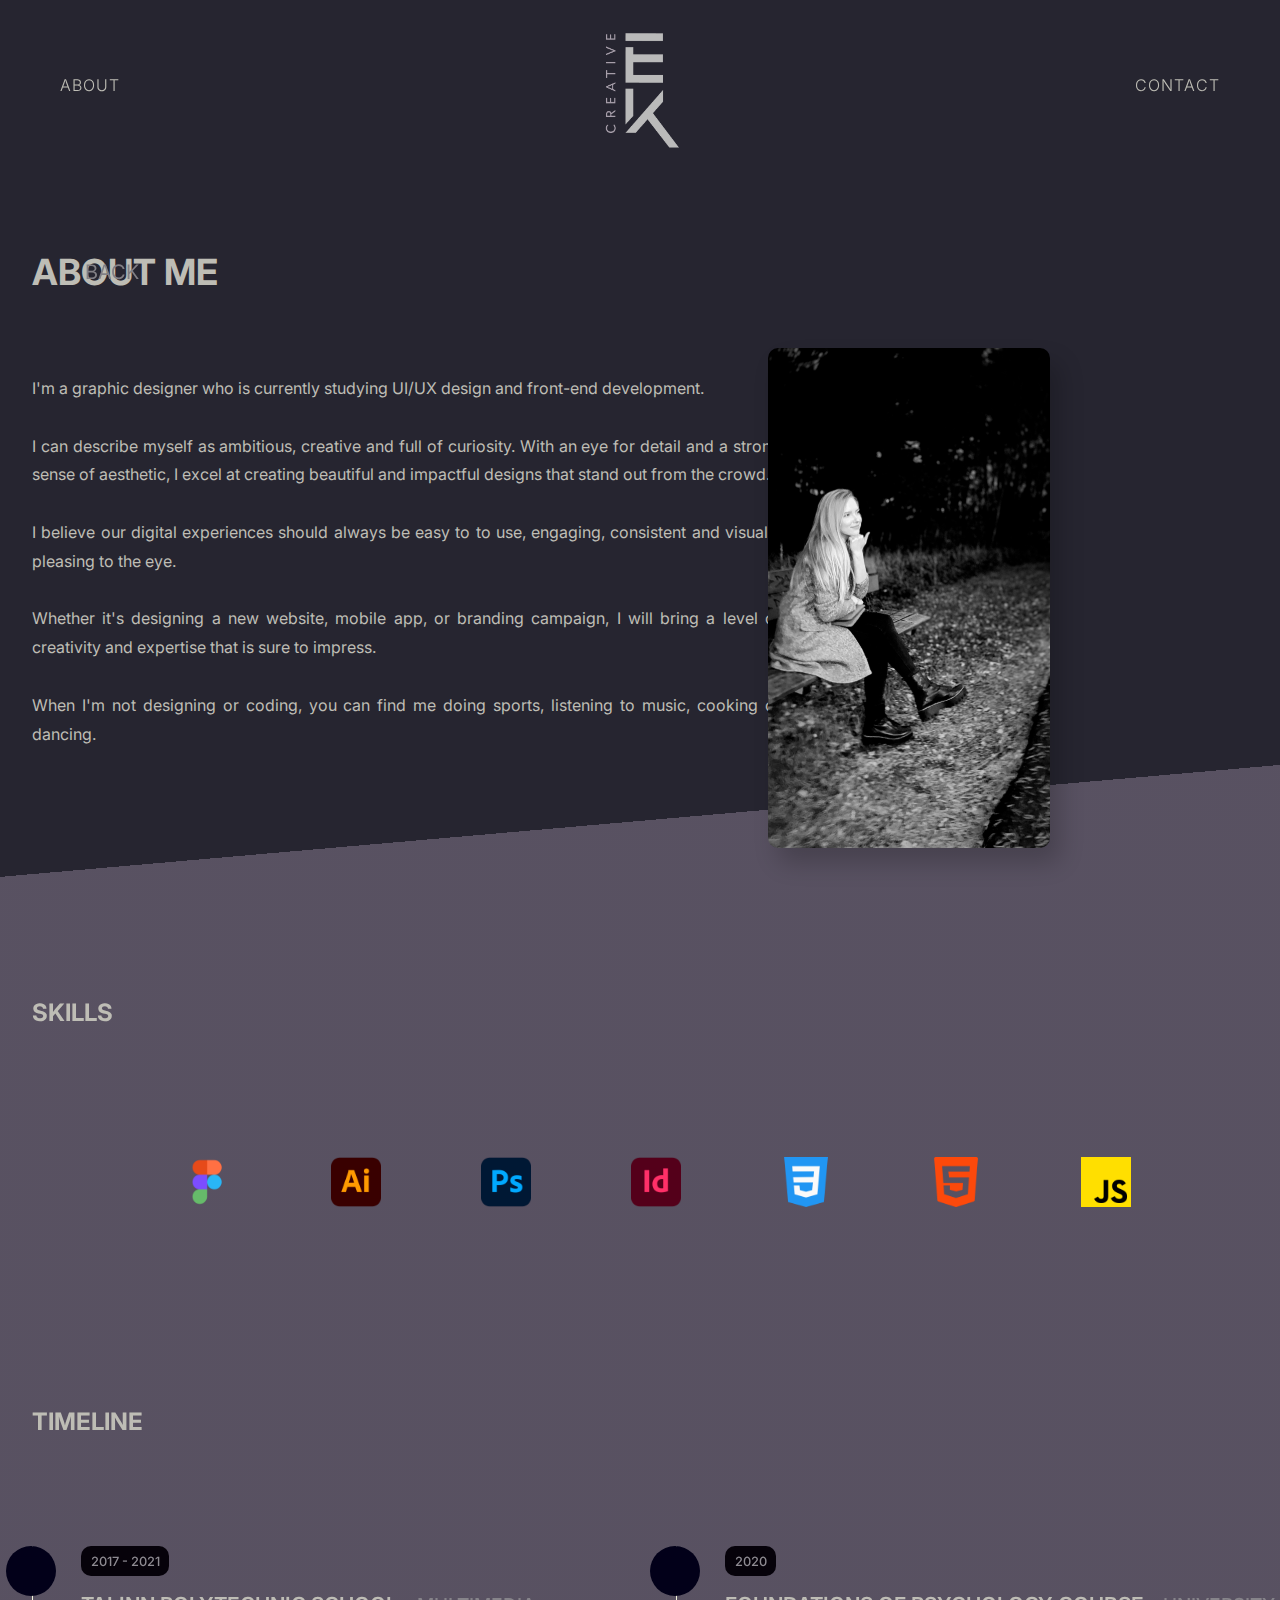
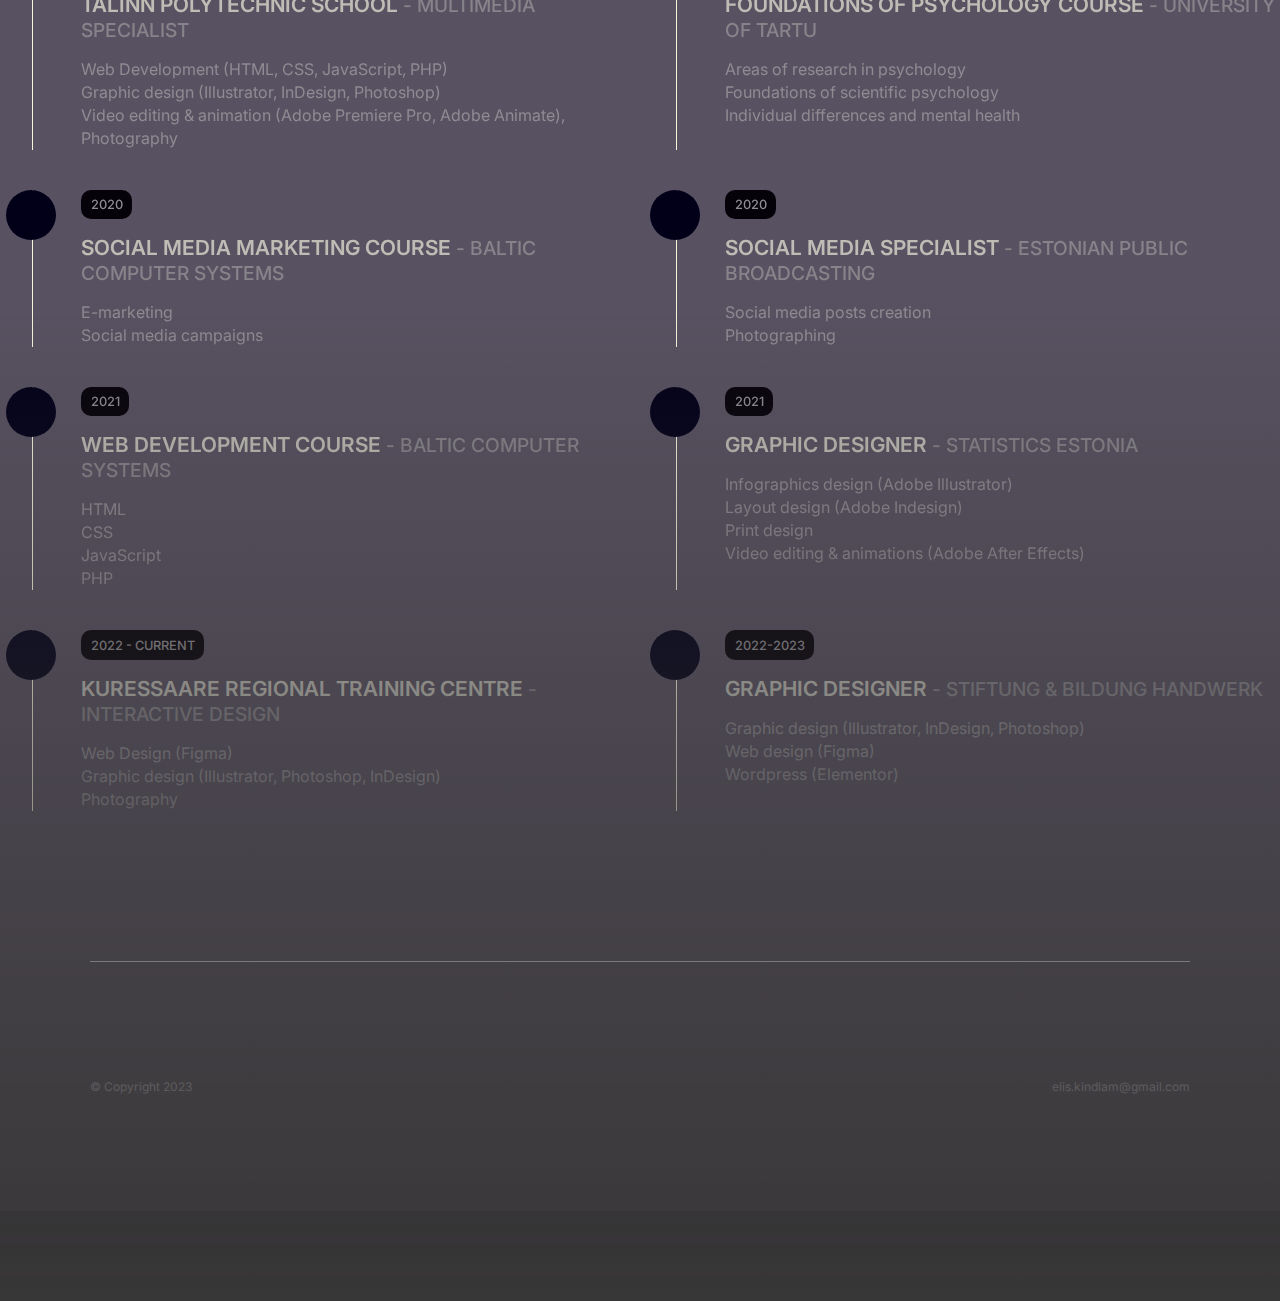
==== commit fb1061e2: "update" ====
--- a/about.html
+++ b/about.html
@@ -35,190 +35,195 @@
 </head>
 
 <body>
-
-    <!-- BACK TO TOP -->
-    <a href="#" class="to-top"><i class="fa-solid fa-arrow-up-long"></i></a>
-
-    <!-- ABOUT ME -->
-    <div class="about-viewport"></div>
-
-    <!-- NAV -->
-    <nav>
-        <a href="about.html" class="btn">About</a>
-        <a href="index.html">
-            <img class="personal-logo" alt="Personal logo" src="img/logo/Personal-logo1.png" width="120">
-        </a>
-        <a href="contact.html" class="btn">Contact</a>
-    </nav>
-
-
-
-    <main class="container-page">
-
-        <div class="goback">
-            <a href="index.html"><i class="fa-solid fa-arrow-left-long back-arrow"></i></a>
-        </div>
-
-        <section class="about-container">
-
-            <h1 class="section-heading">About me</h1>
-
-            <p class="about-text">
-                I'm a graphic designer who is currently studying UI/UX design and front-end development. <br><br>
-                I can describe myself as ambitious, creative and full of curiosity.
-                With an eye for detail and a strong sense of aesthetic, I excel at creating beautiful and
-                impactful designs that stand out from the crowd. <br><br>
-                I believe our digital experiences should always be easy to to use, engaging, consistent and visually
-                pleasing to the eye.<br><br>
-                Whether it's designing a new website, mobile app, or branding campaign, I will bring a level of
-                creativity and expertise that is sure to impress. <br><br>
-                When I'm not designing or coding, you can find me doing sports, listening to music, cooking or dancing.
-            </p>
-
-            <a href="#" class="about-image">
-                <img src="img/me/elis.jpg" alt="Picture of Elis" width="350px">
-                <div class="glow-wrap">
-                    <i class="glow"></i>
+    <main>
+
+        <!-- NAV -->
+        <nav>
+            <a href="about.html" class="btn">About</a>
+            <a href="index.html">
+                <img class="personal-logo" alt="Personal logo" src="img/logo/Personal-logo1.png" width="120">
+            </a>
+            <a href="contact.html" class="btn">Contact</a>
+        </nav>
+
+        <!-- BACK TO TOP -->
+        <a href="#" class="to-top"><i class="fa-solid fa-arrow-up-long"></i></a>
+
+
+        <section class="section-about">
+
+            <div class="goback">
+                <a href="index.html"><i class="fa-solid fa-arrow-left-long back-arrow"></i> back</a>
+            </div>
+
+            <div class="container-about">
+
+
+                <h1 class="section-heading">About me</h1>
+                <p class="about-text">I'm a graphic designer who is currently studying UI/UX design and front-end
+                    development.
+                    <br><br>
+                    I can describe myself as ambitious, creative and full of curiosity.
+                    With an eye for detail and a strong sense of aesthetic, I excel at creating beautiful and
+                    impactful designs that stand out from the crowd. <br><br>
+                    I believe our digital experiences should always be easy to to use, engaging, consistent and
+                    visually
+                    pleasing to the eye.<br><br>
+                    Whether it's designing a new website, mobile app, or branding campaign, I will bring a level
+                    of
+                    creativity and expertise that is sure to impress. <br><br>
+                    When I'm not designing or coding, you can find me doing sports, listening to music, cooking
+                    or
+                    dancing.
+                </p>
+
+
+                <a href="#" class="about-image">
+                    <img src="img/me/elis.jpg" alt="Picture of Elis" width="350px">
+                    <div class="glow-wrap">
+                        <i class="glow"></i>
+                    </div>
+                </a>
+
+
+                <!-- MY SKILLS -->
+
+                <section class="skills-about-section">
+
+                    <h2 class="smaller-heading">Skills</h2>
+                    <section class="my-skills">
+                        <img class="skills-icon" src="img/icons/figma.png" alt="">
+                        <img class="skills-icon" src="img/icons/illustrator.png" alt="">
+                        <img class="skills-icon" src="img/icons/photoshop.png" alt="">
+                        <img class="skills-icon" src="img/icons/indesign.png" alt="">
+                        <img class="skills-icon" src="img/icons/css-3.png" alt="">
+                        <img class="skills-icon" src="img/icons/html-5.png" alt="">
+                        <img class="skills-icon" src="img/icons/js.png" alt="">
+                    </section>
+                </section>
+
+
+                <h2 class="smaller-heading">Timeline</h2>
+                <div class="timeline">
+                    <div class="timeline-item">
+                        <div class="tl-icon">
+                            <i class="fa-solid fa-graduation-cap"></i>
+                        </div>
+                        <p class="tl-duration">2017 - 2021</p>
+                        <h5>TALINN POLYTECHNIC SCHOOL<span> - Multimedia specialist</span></h5>
+                        <p>
+                            Web Development (HTML, CSS, JavaScript, PHP) <br>Graphic design (Illustrator,
+                            InDesign,
+                            Photoshop) <br>Video editing & animation (Adobe Premiere Pro, Adobe Animate),
+                            Photography
+                        </p>
+                    </div>
+
+
+                    <div class="timeline-item">
+                        <div class="tl-icon">
+                            <i class="fa-brands fa-leanpub"></i>
+                        </div>
+                        <p class="tl-duration">2020</p>
+                        <h5>Foundations of Psychology course<span> - University of Tartu</span></h5>
+                        <p>
+                            Areas of research in psychology<br>
+                            Foundations of scientific psychology<br>
+                            Individual differences and
+                            mental health<br>
+
+                        </p>
+                    </div>
+                    <div class="timeline-item">
+                        <div class="tl-icon">
+                            <i class="fa-brands fa-leanpub"></i>
+                        </div>
+                        <p class="tl-duration">2020</p>
+                        <h5>Social Media Marketing course<span> - Baltic Computer Systems</span></h5>
+                        <p>
+                            E-marketing<br>
+                            Social media campaigns<br>
+
+                        </p>
+                    </div>
+                    <div class="timeline-item">
+                        <div class="tl-icon">
+                            <i class="fas fa-briefcase"></i>
+                        </div>
+                        <p class="tl-duration">2020</p>
+                        <h5>Social media specialist<span> - Estonian public broadcasting</span></h5>
+                        <p>
+                            Social media posts creation<br>
+                            Photographing
+                        </p>
+                    </div>
+
+                    <div class="timeline-item">
+                        <div class="tl-icon">
+                            <i class="fa-brands fa-leanpub"></i>
+                        </div>
+                        <p class="tl-duration">2021</p>
+                        <h5>Web Development course<span> - Baltic Computer Systems</span></h5>
+                        <p>
+                            HTML<br>
+                            CSS<br>
+                            JavaScript<br>
+                            PHP<br>
+                        </p>
+                    </div>
+                    <div class="timeline-item">
+                        <div class="tl-icon">
+                            <i class="fas fa-briefcase"></i>
+                        </div>
+                        <p class="tl-duration">2021</p>
+                        <h5>Graphic designer<span> - Statistics Estonia</span></h5>
+                        <p>
+                            Infographics design (Adobe Illustrator)<br>
+                            Layout design (Adobe Indesign)<br>
+                            Print design<br>
+                            Video editing & animations (Adobe After Effects)
+                        </p>
+                    </div>
+                    <div class="timeline-item">
+                        <div class="tl-icon">
+                            <i class="fa-solid fa-graduation-cap"></i>
+                        </div>
+                        <p class="tl-duration">2022 - current</p>
+                        <h5>KURESSAARE REGIONAL TRAINING CENTRE<span> - Interactive Design</span></h5>
+                        <p>
+                            Web Design (Figma)<br>
+                            Graphic design (Illustrator, Photoshop, InDesign)<br>
+                            Photography<br>
+                        </p>
+                    </div>
+                    <div class="timeline-item">
+                        <div class="tl-icon">
+                            <i class="fas fa-briefcase"></i>
+                        </div>
+                        <p class="tl-duration">2022-2023</p>
+                        <h5>Graphic designer<span> - Stiftung & Bildung Handwerk</span></h5>
+                        <p>
+                            Graphic design (Illustrator, InDesign, Photoshop)<br>
+                            Web design (Figma)<br>
+                            Wordpress (Elementor)
+                        </p>
+                    </div>
                 </div>
-            </a>
+
+            </div>
+
+            <!-- FOOTER -->
+
+            <footer class="footer">
+                <small class="copyright">&copy; Copyright 2023</small>
+                <a href="mailto:elis.kindlam@gmail.com" class="email">elis.kindlam@gmail.com</a>
+            </footer>
 
         </section>
 
-
-        <!-- MY SKILLS -->
-
-        <section class="about-skills">
-            <h2 class="smaller-heading">Skills</h2>
-            <section class="my-skills">
-                <img class="skills-icon" src="img/icons/figma.png" alt="">
-                <img class="skills-icon" src="img/icons/illustrator.png" alt="">
-                <img class="skills-icon" src="img/icons/photoshop.png" alt="">
-                <img class="skills-icon" src="img/icons/indesign.png" alt="">
-                <img class="skills-icon" src="img/icons/css-3.png" alt="">
-                <img class="skills-icon" src="img/icons/html-5.png" alt="">
-                <img class="skills-icon" src="img/icons/js.png" alt="">
-            </section>
-        </section>
-
-
-        <section class="about-timeline">
-
-
-            <h2 class="smaller-heading">Timeline</h2>
-            <div class="timeline">
-                <div class="timeline-item">
-                    <div class="tl-icon">
-                        <i class="fa-solid fa-graduation-cap"></i>
-                    </div>
-                    <p class="tl-duration">2017 - 2021</p>
-                    <h5>TALINN POLYTECHNIC SCHOOL<span> - Multimedia specialist</span></h5>
-                    <p>
-                        Web Development (HTML, CSS, JavaScript, PHP) <br>Graphic design (Illustrator, InDesign,
-                        Photoshop) <br>Video editing & animation (Adobe Premiere Pro, Adobe Animate), Photography
-                    </p>
-                </div>
-
-
-                <div class="timeline-item">
-                    <div class="tl-icon">
-                        <i class="fa-brands fa-leanpub"></i>
-                    </div>
-                    <p class="tl-duration">2020</p>
-                    <h5>Foundations of Psychology course<span> - University of Tartu</span></h5>
-                    <p>
-                        Areas of research in psychology<br>
-                        Foundations of scientific psychology<br>
-                        Individual differences and
-                        mental health<br>
-
-                    </p>
-                </div>
-                <div class="timeline-item">
-                    <div class="tl-icon">
-                        <i class="fa-brands fa-leanpub"></i>
-                    </div>
-                    <p class="tl-duration">2020</p>
-                    <h5>Social Media Marketing course<span> - Baltic Computer Systems</span></h5>
-                    <p>
-                        E-marketing<br>
-                        Social media campaigns<br>
-
-                    </p>
-                </div>
-                <div class="timeline-item">
-                    <div class="tl-icon">
-                        <i class="fas fa-briefcase"></i>
-                    </div>
-                    <p class="tl-duration">2020</p>
-                    <h5>Social media specialist<span> - Estonian public broadcasting</span></h5>
-                    <p>
-                        Lorem ipsum dolor sit amet consectetur adipisicing elit. Saepe quasi vero fugit.
-                    </p>
-                </div>
-
-                <div class="timeline-item">
-                    <div class="tl-icon">
-                        <i class="fa-brands fa-leanpub"></i>
-                    </div>
-                    <p class="tl-duration">2021</p>
-                    <h5>Web Development course<span> - Baltic Computer Systems</span></h5>
-                    <p>
-                        HTML<br>
-                        CSS<br>
-                        JavaScript<br>
-                        PHP<br>
-                    </p>
-                </div>
-                <div class="timeline-item">
-                    <div class="tl-icon">
-                        <i class="fas fa-briefcase"></i>
-                    </div>
-                    <p class="tl-duration">2021</p>
-                    <h5>Graphic designer<span> - Statistics Estonia</span></h5>
-                    <p>
-                        Infographics design (Adobe Illustrator)<br>
-                        Layout design (Adobe Indesign)<br>
-                        Print design<br>
-                        Video editing & animations (Adobe After Effects)
-                    </p>
-                </div>
-                <div class="timeline-item">
-                    <div class="tl-icon">
-                        <i class="fa-solid fa-graduation-cap"></i>
-                    </div>
-                    <p class="tl-duration">2022 - current</p>
-                    <h5>KURESSAARE REGIONAL TRAINING CENTRE<span> - Interactive Design</span></h5>
-                    <p>
-                        Web Design (Figma)<br>
-                        Graphic design (Illustrator, Photoshop, InDesign)<br>
-                        Photography<br>
-                    </p>
-                </div>
-                <div class="timeline-item">
-                    <div class="tl-icon">
-                        <i class="fas fa-briefcase"></i>
-                    </div>
-                    <p class="tl-duration">2022-2023</p>
-                    <h5>Graphic designer<span> - Stiftung & Bildung Handwerk</span></h5>
-                    <p>
-                        Graphic design (Illustrator, InDesign, Photoshop)<br>
-                        Web design (Figma)<br>
-                        Wordpress (Elementor)
-                    </p>
-                </div>
-            </div>
-        </section>
-
-        <!-- FOOTER -->
-
-        <footer class="footer">
-            <small class="copyright">&copy; Copyright 2023</small>
-            <a href="mailto:elis.kindlam@gmail.com" class="email">elis.kindlam@gmail.com</a>
-        </footer>
+        <div class="fade"></div>
 
     </main>
-
-    <div class="fade"></div>
 </body>
 
 </html>--- a/styles.css
+++ b/styles.css
@@ -1,1018 +1 @@
-/* RESET */
-
-* {
-    margin: 0;
-    padding: 0;
-    box-sizing: border-box;
-}
-
-a {
-    text-decoration: none;
-    color: inherit;
-}
-
-ul {
-    list-style: none;
-}
-
-button {
-    border: none;
-    background: none;
-    color: inherit;
-    font: inherit;
-}
-
-/* KEYFRAMES */
-
-@keyframes fade-down {
-    0% {
-        opacity: 0;
-        transform: translateY(-30px) scale(0.9);
-    }
-
-    100% {
-        opacity: 1;
-        transform: translateY(0) scale(1);
-    }
-}
-
-@keyframes fade-up {
-    0% {
-        opacity: 0;
-        transform: translateY(30px) scale(0.9);
-    }
-
-    100% {
-        opacity: 1;
-        transform: translateY(0) scale(1);
-    }
-}
-
-@keyframes fade-left {
-    0% {
-        opacity: 0;
-        transform: translateX(30px) translateY(-50%) scale(0.9);
-    }
-
-    100% {
-        opacity: 1;
-        transform: translateY(0) translateY(-50%) scale(1);
-    }
-}
-
-@keyframes fade-in {
-    0% {
-        opacity: 0;
-        transform: translate(0, 0);
-    }
-
-    100% {
-        opacity: 1;
-        transform: translate(0,0);
-    }
-}
-
-@keyframes circle {
-    0% {
-      transform: translate(0, 0);
-      opacity: 0;
-    }
-    40% {
-      opacity: 1;
-    }
-    80% {
-      transform: translate(0, 20px);
-      opacity: 0;
-    }
-    100% {
-      opacity: 0;
-    }
-  }
-
-
-/* BASE STYLES */
-
-/* VARIABLES */
-
-html {
-    --default-opacity: 0.2;
-    --hover-opacity: 0.1;
-    overflow-x: hidden;
-    scroll-behavior: smooth;
-}
-
-body {
-    background-color: #070118de;
-    font-family: 'Inter', sans-serif;
-    color: #bebdb5;
-    position: relative;
-    overflow-x: hidden;
-    scrollbar-width: none;
-}
-
-body::-webkit-scrollbar {
-    display: none;
-}
-
-
-.color {
-    height: 1041px;
-    width: 100%;
-    background-image: radial-gradient(
-      farthest-corner at 40px 40px,
-      rgba(170, 25, 156, 0.342)30%,
-      rgba(33, 104, 179, 0.559)90%
-    );
-    position: absolute;
-    z-index: -10;
-}
-
-.container-page{
-  width: 100%;
-  padding: 300px 250px 0px 250px;
-}
-
-
-.section-heading {
-  color: #bebdb5;
-  font-size: 36px;
-  text-transform: uppercase;
-  text-align: left;
-  margin-bottom: 50px;
-  animation: fade-in 2s;
-}
-
-/* MAIN */
-
-.main-container {
-  max-width: 1200px;
-  margin: 0 auto;
-  text-align: left;
-}
-
-
-/* NAVBAR */
-
-nav {
-display: flex;
-justify-content: space-between;
-padding: 60px 60px;
-position: fixed;
-width: 100%;
-transition: all 0.5s;
-}
-
-.personal-logo{
-  position: absolute;
-  left: 0;
-  right: 0;
-  top: 10px;
-  margin: auto;
-  animation: fade-down 1s 0.5s backwards;
-}
-
-.logo-hidden {
-  opacity: 0;
-  transition: all 0.3s;
-}
-
-nav .btn.scrolled {
-  display: block;
-}
-
-/* INTRO */
-
-.intro-text {
-  margin-top: 410px;
-  margin-bottom: 130px;
-  animation: fade-up 1s;
-  color: #bebdb5;
-  }
-  
-  .first-heading {
-  text-transform: uppercase;
-  padding-bottom: 10px;
-  font-size: 53px;
-  font-weight: 300;
-  letter-spacing: 0.5px;
-  }
-  
-  .second-subheading {
-  font-size: 36px;
-  opacity: 0.8;
-  font-weight: 200;
-  margin-top: 25px;
-  color: #bebdb5;
-  }
-  
-  .text--second {
-      padding: 6px;
-      display: block;
-      letter-spacing: 1px;
-  }
-
-  .viewport-image {
-    position: absolute;
-    top: 240px;
-    left: 1000px;
-    filter: grayscale(100%);
-    transform: rotate(-6deg);
-    opacity: 0.5;
-    z-index: -100;
-  
-   }
-
-   .divider {
-    width: 100%;
-    height: 300px;
-    background-color: #0a020a;
-    clip-path: polygon(0 0, 100% 0, 100% 100%, 100% 100%); 
-    position: absolute;
-    top: 1041px;
-    left: 0;
-    transform: translateY(-50%);
-    transform: skewY(-10deg);
-    translate: translateX(-10%);
-    transform-origin: left;
-  }
-  
-
-.portfolio-btn {
-  font-size: 16px;
-  font-weight: 300;
-  text-transform: uppercase;
-  color: #bebdb5;
-  padding: 15px 20px;
-  letter-spacing: 1px;
-  border: 1px solid #bebdb5;
-  transition: all 0.6s;
-  border-radius: 10px;
-  animation: fade-in 2s;
-}
-
-.button-arrow {
-padding-left: 8px;
-}
-
-.portfolio-btn:hover {
-  font-weight: 500;
-  padding-right: 30px;
-  background-color: #bebdb5;
-  color: #352f3f;
-}
-
-
-/* ABOUT ME */
-
-
-.about-text {
-width: 65%;
-text-align: justify;
-padding-top: 30px;
-padding-bottom: 100px;
-line-height: 1.8;
-font-size: 16px;
-animation: fade-up 1s;
-color:  #bebdb5;
-}
-
-.about-image{
-
-  position: absolute;
-  transform: translate(310%, -110%);
-  display: block;
-  z-index: 10;
-}
-
-.about-image img{
-  width: 100%;
-  height: 500px;
-  object-fit: cover;
-  box-shadow: 10px 15px 25px 0 rgba(0,0,0,.2);
-  display: block;
-  transition: all .5s cubic-bezier(0.645, 0.045, 0.355, 1);
-}
-
-.about-image:hover img{
-  box-shadow: 1px 1px 10px 0 rgba(0,0,0,.1);
-}
-
-.about-image .glow-wrap{
-  overflow: hidden;
-  position: absolute;
-  width: 100%;
-  height: 100%;
-  top: 0;
-}
-
-.about-image .glow{
-  display: block;
-  position:absolute;
-  width: 40%;
-  height: 200%;
-  background: rgba(167, 146, 172, 0.2);
-  top: 0;
-  filter: blur(20px);
-  transform: rotate(45deg) translate(-450%, 0);
-  transition: all 1s cubic-bezier(0.645, 0.045, 0.355, 1);
-}
-
-.about-image:hover .glow{
-  transform: rotate(45deg) translate(450%, 0);
-  transition: all 1s cubic-bezier(0.645, 0.045, 0.355, 1);
-}
-
-.about-image:hover img,
-.photo:hover .glow-wrap{
-  margin-top: 0;
-}
-
-.smaller-heading {
-  text-transform: uppercase;
-  font-size: 24px;
-  text-align: left;
-  padding: 50px 0;
-  position: relative;
-  color: #bebdb5;
-}
-
-.my-skills{
-  position: relative;
-  left: 0px;
-  margin-top: 80px;
-  margin-bottom: 200px;
-  display: flex;
-  justify-content: center;
-  gap: 100px;
-}
-
-.skills-icon {
-  width: 50px;
-}
-
-
-/* TIMELINE */
-
-.about-timeline {
-  margin-bottom: 250px;
-}
-
-.timeline {
-  display: grid;
-  grid-template-columns: repeat(2, 1fr);
-  grid-gap: 40px;
-  padding-bottom: 60px;
-  padding-top: 60px;
-}
-.timeline .timeline-item {
-  position: relative;
-  padding-left: 3rem;
-  border-left: 1px solid beige;
-}
-.timeline .timeline-item .tl-icon {
-  position: absolute;
-  left: -27px;
-  top: 0;
-  background-color: rgb(2, 0, 25);
-  width: 50px;
-  height: 50px;
-  border-radius: 50%;
-  display: flex;
-  align-items: center;
-  justify-content: center;
-}
-.timeline .timeline-item .tl-icon i {
-  font-size: 1.3rem;
-}
-.timeline .timeline-item .tl-duration {
-  padding: 0.2rem 0.6rem;
-  background-color: rgb(6, 2, 10);
-  border-radius: 10px;
-  display: inline-block;
-  font-size: 0.8rem;
-  text-transform: uppercase;
-  font-weight: 500;
-}
-.timeline .timeline-item h5 {
-  padding: 1rem 0;
-  text-transform: uppercase;
-  font-size: 1.3rem;
-  font-weight: 600;
-}
-.timeline .timeline-item h5 span {
-  color: rgb(134, 132, 138);
-  font-weight: 500;
-  font-size: 1.2rem;
-}
-.timeline .timeline-item p {
-  color: rgb(142, 139, 146);
-}
-
-.timeline p {
- line-height: 23px;
-}
-
-/* BUTTONS */
-
-.btn {
-font-size: 16px;
-font-weight: 300;
-text-transform: uppercase;
-color:  #bebdb5;
-padding: 15px 20px;
-letter-spacing: 1px;
-transition: all 0.4s;
-animation: fade-down 1s 0.5s backwards;
-}
-
-.btn:hover {
-    transform: scale(1.1);
-}
-
-
-/* PORTFOLIO SECTION */
-
-.work {
-  margin-top: 500px;
-  animation: fade-up 0.6s 0.2s backwards;
-}
-  
-.portfolio-heading{
-  text-transform: uppercase;
-  font-size: 28px;
-  padding-top: 68px;
-  letter-spacing: 0.1rem;
-  color: #bebdb5;
-}
-
-/* PORTFOLIO FILTERS */
-
-.top {
-margin: 100px 0 0;
-transition: all 0.4s;
-}
-
-.filters {
-display: flex;
-justify-content: left;
-transition: all 0.4s;
-gap: 30px;
-}
-
-.filter-btn {
-opacity: 0.6;
-font-size: 15px;
-text-transform: uppercase;
-letter-spacing: 0.5px;
-cursor: pointer;
-transition: all 0.5s;
-color: #d1cfd6;
-}
-
-.filter-btn:hover {
-  opacity: 1;
-}
-
-.filter-btn--active {
-  opacity: 1;
-}
-
-
-/* LINKS */
-
-.links {
-position: fixed;
-right: 5%;
-top: 50%;
-transform: translateY(-50%);
-animation: fade-left 0.5s 0.8s backwards;
-}
-
-.link-item {
-transition: all 0.4s;
-}
-
-.link-item:not(:last-child) {
-    margin-bottom: 25px;
-}
-
-.link-item:hover {
-    transform: scale(1.2);
-}
-
-.link-img {
-width: 20px;
-height: 20px;
-}
-
-
-/* BACK TO TOP */
-
-
-.arrow {
-    position: absolute;
-    right: 11%;
-    bottom: 120px;
-    font-size: 40px;
-    color: #E6E1C5;
-
-    }
-
-    
-/* FOOTER */
-
-.footer {
-    min-height: 250px;
-    justify-content: space-between;
-    align-items: center;
-    margin: 0 auto;
-    color: #9a94a1;
-    border-top: 1px solid rgb(165, 156, 156);
-    display: flex;
-  }
-
-.copyright {
-    font-size: 12px;    
-}
-
-.email {
-    font-size: 12px;
-}
-
-/* MEDIA QUERIES */
-
-/* 1620px */
-
-@media (max-width: 1620px) {
-  nav {
-    padding: 60px 40px;
-  }
-}
-
-/* 1470px */
-
-@media (max-width: 1470px) {
-  .intro-text, header button, .work {
-    padding: 0 90px 0 90px;
-}
-
-.viewport-image {
-  top: 240px;
-  left: 900px;
-  transform: rotate(-7.5deg);
-}
-
-.container {
-  max-width: 980px;
-}
-
-.filters {
-  white-space: nowrap;
-  flex-wrap: wrap;
-}
-
-.top {
-  max-width: 870px;
-}
-
-.footer {
-  margin: 90px;
-}
-}
-
-
-/* 1400px */
-
-@media (max-width: 1400px) {
-
-  .divider {
-    top: 1041px;
-  }
-  }
-
-/* 1300px */
-
-@media (max-width: 1300px) {
-  .intro-text, header button, .work {
-    padding: 0 100px 0 100px;
-}
-
-.top {
-  max-width: 900px;
-}
-
-.footer {
-  margin: 90px;
-}
-}
-
-/* 1200px */
-
-@media (max-width: 1200px) {
-.links {
-  position: absolute;
-  transform: initial;
-  right: initial; 
-  top: 75px;
-  left: 220px;
-  display: flex;
-  animation-name: fade-down;
-}
-
-.link-item:not(:last-child) {
-  margin-right: 15px;
-}
-
-.viewport-image {
-  display: none;
-}
-
-.footer {
-  margin: 90px;
-}
-}
-
-@media (max-width: 1170px) {
-.top {
-  max-width: 800px;
-}
-
-.footer {
-  margin: 90px;
-}
-}
-
-
-@media (max-width: 1064px) {
-  .top {
-    max-width: 800px;
-  }
-
-  .footer {
-    margin: 90px;
-  }
-
-  .to-top.active {
-    transform: translateX(20px);
-  }
-  }
-
-  @media (max-width: 944px) {
-
-  .filters {
-    flex-direction: column;
-  }
-}
-
-/* 768px */
-
-@media (min-width: 768px) {
-  form {
-    grid-template-columns: repeat(2, 1fr);
-  }
-}
-
-/* 700px */
-
-@media (max-width: 700px) {
-    .links {
-      top: 180px;
-      left: 50%;
-      transform: translateX(-50%);
-  }
-
-  .footer {
-    margin: 70px;
-  }
-}
-
-
-
-@media (max-width: 670px) {
-  .work, .intro-text {
-    padding: 0 60px 0 90px;
-}
-.portfolio-btn {
-  margin-left: 0;
-  white-space: nowrap;
-}
-
-.footer {
-  margin: 70px;
-}
-
-
-}
-
-@media (max-width: 575px) {
-  .to-top.active {
-    position: absolute;
-    left: 50%;
-    right: 50%;
-    transform: translate(-20px, -500px);
-    
-  }
-}
-
-
-/* 520px */
-
-@media (max-width: 520px) {
-  
-
-    .copyright {
-        font-size: 11px;
-    }
-
-    .email {
-        font-size: 11px;
-    }
-
-    .footer {
-      margin: 70px;
-    }
-
-   
-}
-
-
-
-
-
-
-
-
-/* FORM */
-
-.container p {
-  color: #ffffff;
-  font-size: 16px;
-  line-height: 1.5;
-  margin-bottom: 32px;
-}
-
-form {
-  display: grid;
-  grid-template-columns: 1fr;
-  grid-gap: 16px;
-  background-color: #cbcacc;
-  padding: 32px;
-  border-radius: 16px;
-  box-shadow: 0px 6px 12px rgba(0, 0, 0, 0.2);
-}
-
-label {
-  display: block;
-  margin-bottom: 5px;
-  color: #101010;
-  font-size: 14px;
-}
-
-.form-element {
-  appearance: none;
-  outline: none;
-  border: none;
-
-  display: block;
-  width: 100%;
-
-  border-radius: 8px;
-  padding: 12px 16px;
-  background-color: #f1f1f1;
-  transition: 0.4s;
-}
-
-.form-element:focus {
-  box-shadow: 0px 0px 6px rgba(0, 0, 0, 0.2);
-  background-color: #FFF;
-}
-
-textarea {
-  resize: none;
-  min-height: 100px;
-}
-
-.form-group-full {
-grid-column: 1 / -1;
-}
-
-.submit-group {
-  grid-column: 1 / -1;
-  text-align: right;
-}
-
-input[type="submit"] {
-  appearance: none;
-  border: none;
-  outline: none;
-  background: none;
-
-  padding: 12px 16px;
-  background-color: #0d0d2f;
-  border-radius: 8px;
-  color: #FFF;
-  cursor: pointer;
-  transition: 0.4s;
-}
-
-input[type="submit"]:hover {
-  background-color: #423c4b;
-}
-
-
-/* BACK ARROW */
-
-.back-arrow{
-  font-size: 30px;
-  color: #E6E1C5;
-  position: absolute;
-  left: 100px;
-  top: 295px;
-  border: 2px solid wheat;
-  border-radius: 50%;
-  display: flex;
-  align-items: center;
-  justify-content: center;
-  right: 50px;
-  width: 50px;
-  height: 50px;
-  animation: fade-in 3s;
-}
-
-.back-arrow:hover{
-  transition: all 0.4s;
-  background-color: #E6E1C5;
-  color: #25222a;
-  }
-
-.back-arrow-hidden {
-  opacity: 0;
-  transition: all 0.3s;
-}
-
-
-/* LIGHTBOX PORTFOLIO */
-
-.container {
-  width: 100%;
-  padding: 50px 0px;
-}
-
-.gallery {
-    display: grid;
-    grid-template-columns: repeat(auto-fill, minmax(350px, 1fr));
-    grid-template-rows: minmax(350px, auto);
-    position: relative;
-    column-gap: 6%;
-    row-gap: 65px;
-    margin-bottom: 300px;
-    align-items: center;
-    justify-content: center;
-  }
-
-
-.gallery img, iframe{
-  height: 350px;
-  width: 350px;
-  overflow: hidden;
-  position: relative;
-  object-fit: contain;
-  border: 1.5px solid #E6E1C5;
-  border-radius: 10px;
-  animation: fade-up 0.8s 0.2s backwards;
-}
- 
-
-.gallery img:hover{
-  opacity: 0.5;
-  transform: scale(1.04);
-  transition: all 0.7s;
-}
-
-/* TO-TOP */
-
-.to-top{
-  border: 2px solid wheat;
-  position: fixed;
-  bottom: 20px;
-  right: 50px;
-  width: 50px;
-  height: 50px;
-  border-radius: 50%;
-  display: flex;
-  align-items: center;
-  justify-content: center;
-  font-size: 24px;
-  color: #c3bfc9;
-  text-decoration: none;
-  opacity: 0;
-  pointer-events: none;
-  transition: all 0.4s;
-  z-index: 100;
-}
-
-.to-top:hover {
-  background-color: #E6E1C5;
-  color: #25222a;
-}
-
-.to-top.active {
-  bottom: 32px;
-  pointer-events: auto;
-  opacity: 1;
-}
-
-.about-viewport {
-  height: 1000px;
-  width: 100%;
-  background:rgb(23, 19, 27);
-  position: absolute;
-  top: -150px;
-  z-index: -1;
-  transform: skewY(-8deg);
-}
-
-
-.contact-text {
-padding-bottom: 40px;
-text-align: justify;
-line-height: 1.8;
-font-size: 16px;
-color: #bebdb5;
-}
-
-.about-container{
-  margin-bottom: 250px;
-  animation: fade-up 1s;
-}
-
-
-/* PDF */ 
-
-#g2vet-pdf {
-  width: 350px;
-  height: 350px;
-  border: 1px solid white;
-  border-radius: 10px;
-}
-
-
-
-/* FADE */
-
-.fade {
-  height: 1000px;
-  width: 100%;
-  position: absolute;
-  bottom: 0;
-  background-image: linear-gradient(to top, #383737, transparent);
-  pointer-events: none;
-  transition: all 0.6s;
-}
-
-/* TYPEWRITER EFFECT */
-
-
-.wrap {
-  display: flex;
-  align-items: center;
-  justify-content: left;
-}
-
-.typewriter h1 {
-  text-transform: uppercase;
-  color: #a098a3;
-  font-size: 53px;
-  overflow: hidden;
-  border-right: 3px solid #10002c;
-  white-space: nowrap;
-  /* Keeps the content on a single line */
-  letter-spacing: .1em;
-  /* Adjust as needed */
-  animation: typing 5s steps(25, end) infinite, blink-caret .8s step-end infinite;
-}
-
-
-/* The typing effect */
-
-@keyframes typing {
-  0% {
-    width: 0
-  }
-  50% {
-    width: 100%
-  }
-}
-
-
-/* The typewriter cursor effect */
-
-@keyframes blink-caret {
-  from,
-  to {
-    border-color: transparent
-  }
-  50% {
-    border-color: #939099
-  }
-}+*{box-sizing:border-box;margin:0;padding:0}a{color:inherit;text-decoration:none}ul{list-style:none}button{background:none;border:none;color:inherit;font:inherit}@keyframes fade-down{0%{opacity:0;transform:translateY(-30px) scale(.9)}to{opacity:1;transform:translateY(0) scale(1)}}@keyframes fade-up{0%{opacity:0;transform:translateY(30px) scale(.9)}to{opacity:1;transform:translateY(0) scale(1)}}@keyframes fade-left{0%{opacity:0;transform:translateX(30px) translateY(-50%) scale(.9)}to{opacity:1;transform:translateY(0) translateY(-50%) scale(1)}}@keyframes fade-in{0%{opacity:0;transform:translate(0)}to{opacity:1;transform:translate(0)}}@keyframes circle{0%{opacity:0;transform:translate(0)}40%{opacity:1}80%{opacity:0;transform:translateY(20px)}to{opacity:0}}html{--default-opacity:0.2;--hover-opacity:0.1;scroll-behavior:smooth}body,html{overflow-x:hidden}body{background-color:#221d31;color:#bebdb5;font-family:Inter,sans-serif;position:relative;scrollbar-width:none}body::-webkit-scrollbar{display:none}.color{background-image:radial-gradient(farthest-corner at 40px 40px,rgba(170,25,156,.342) 30%,rgba(33,104,179,.559) 90%);height:900px;position:absolute;width:100%;z-index:-10}.container-page{padding:300px 250px 0;width:100%}.section-heading{animation:fade-in 2s;color:#bebdb5;font-size:2.25rem;margin-bottom:50px;text-align:left;text-transform:uppercase}.main-container{margin:0 auto;max-width:1200px;text-align:left}nav{display:flex;justify-content:space-between;padding:60px;position:fixed;transition:all .5s;width:100%}.personal-logo{animation:fade-down 1s .5s backwards;left:0;margin:auto;position:absolute;right:0;top:10px}.logo-hidden{opacity:0;transition:all .3s}nav .btn.scrolled{display:block}.intro-text{animation:fade-up 1s;color:#bebdb5;margin-bottom:130px;margin-top:380px}.first-heading{font-size:3.3125rem;font-weight:300;letter-spacing:.03125rem;padding-bottom:10px;text-transform:uppercase}.second-subheading{color:#bebdb5;font-size:2.25rem;font-weight:200;margin-top:25px;opacity:.8}.text--second{display:block;letter-spacing:.0625rem;padding:6px}.viewport-image{filter:grayscale(100%);left:1000px;opacity:.4;position:absolute;top:170px;transform:rotate(-6deg);z-index:-100}.divider{background-color:#221d31;-webkit-clip-path:polygon(0 0,100% 0,100% 100%,100% 100%);clip-path:polygon(0 0,100% 0,100% 100%,100% 100%);height:400px;left:0;position:absolute;top:900px;transform:skewY(-10deg);transform-origin:left;width:100%}.portfolio-btn{animation:fade-in 2s;border:1px solid #bebdb5;border-radius:10px;color:#bebdb5;font-size:1rem;font-weight:300;letter-spacing:.0625rem;padding:15px 20px;text-transform:uppercase;transition:all .6s}.button-arrow{padding-left:8px}.portfolio-btn:hover{background-color:#bebdb5;color:#352f3f;font-weight:500;padding-right:30px}.skills-about-section{margin-top:150px}.smaller-heading{color:#bebdb5;font-size:1.5rem;padding-bottom:50px;position:relative;text-align:left;text-transform:uppercase}.skills-icon{width:50px}.btn{animation:fade-down 1s .5s backwards;color:#bebdb5;font-size:1rem;font-weight:300;letter-spacing:.0625rem;padding:15px 20px;text-transform:uppercase;transition:all .4s}.btn:hover{transform:scale(1.1)}.work{animation:fade-up .6s .2s backwards;margin-top:400px}.portfolio-heading{color:#bebdb5;font-size:1.75rem;letter-spacing:.1rem;padding-top:68px;text-transform:uppercase}.top{margin:100px 0 0}.filters,.top{transition:all .4s}.filters{display:flex;gap:30px;justify-content:left}.filter-btn{color:#d1cfd6;cursor:pointer;font-size:.9375rem;letter-spacing:.03125rem;opacity:.6;text-transform:uppercase;transition:all .5s}.filter-btn--active,.filter-btn:hover{opacity:1}.links{animation:fade-left .5s .8s backwards;position:fixed;right:5%;top:50%;transform:translateY(-50%)}.link-item{transition:all .4s}.link-item:not(:last-child){margin-bottom:25px}.link-item:hover{transform:scale(1.2)}.link-img{height:20px;width:20px}.arrow{bottom:120px;color:#e6e1c5;font-size:2.5rem;position:absolute;right:11%}.footer{align-items:center;border-top:1px solid #f8f8f8;color:#dfdde1;display:flex;justify-content:space-between;margin:200px auto 0;max-width:1280px;min-height:250px}.copyright,.email{font-size:.75rem}@media (max-width:1620px){nav{padding:60px 40px}}@media (max-width:1470px){.intro-text,.work,header button{padding:0 90px}.viewport-image{left:900px;top:180px;transform:rotate(-7.5deg)}.container{max-width:980px}.filters{flex-wrap:wrap;white-space:nowrap}.top{max-width:870px}.footer{margin:90px}}@media (max-width:1300px){.intro-text,.work,header button{padding:0 100px}.top{max-width:900px}.footer{margin:90px}}@media (max-width:1200px){.links{animation-name:fade-down;display:flex;left:220px;position:absolute;right:auto;top:75px;transform:none}.link-item:not(:last-child){margin-right:15px}.viewport-image{display:none}.footer{margin:90px}}@media (max-width:1170px){.top{max-width:800px}.footer{margin:90px}}@media (max-width:1064px){.top{max-width:800px}.footer{margin:90px}.to-top.active{transform:translateX(20px)}}@media (max-width:944px){.filters{flex-direction:column}}@media (min-width:768px){form{grid-template-columns:repeat(2,1fr)}}@media (max-width:700px){.links{left:50%;top:180px;transform:translateX(-50%)}.footer{margin:70px}}@media (max-width:670px){.intro-text,.work{padding:0 60px 0 90px}.portfolio-btn{margin-left:0;white-space:nowrap}.footer{margin:70px}}@media (max-width:575px){.to-top.active{left:50%;position:absolute;right:50%;transform:translate(-20px,-500px)}}@media (max-width:520px){.copyright,.email{font-size:.6875rem}.footer{margin:70px}}.section-about{background-image:linear-gradient(175deg,#262530 30%,#c1b6bf57 0);min-height:100vh;padding-top:250px}.container-about{margin:0 auto;max-width:1280px;padding-left:32px}.about-text{animation:fade-up 1s;color:#bebdb5;font-size:1rem;line-height:1.8;padding-bottom:100px;padding-top:30px;text-align:justify;width:60%}.about-image{position:absolute;right:18%;top:12%;z-index:10}.about-image img{border-radius:10px;box-shadow:10px 15px 25px 0 rgba(0,0,0,.2);display:block;height:500px;-o-object-fit:cover;object-fit:cover;transition:all .5s cubic-bezier(.645,.045,.355,1);width:100%}.about-image:hover img{box-shadow:1px 1px 10px 0 rgba(0,0,0,.1)}.about-image .glow-wrap{border-radius:10px;height:100%;overflow:hidden;position:absolute;top:0;width:100%}.about-image .glow{background:rgba(167,146,172,.2);display:block;filter:blur(20px);height:200%;position:absolute;top:0;transform:rotate(45deg) translate(-450%);width:40%}.about-image .glow,.about-image:hover .glow{transition:all 1s cubic-bezier(.645,.045,.355,1)}.about-image:hover .glow{transform:rotate(45deg) translate(450%)}.about-image:hover img,.photo:hover .glow-wrap{margin-top:0}.my-skills{display:flex;gap:100px;justify-content:center;left:0;margin-bottom:200px;margin-top:80px;position:relative}.timeline{grid-gap:40px;display:grid;grid-template-columns:repeat(2,1fr);padding-bottom:60px;padding-top:60px}.timeline .timeline-item{border-left:1px solid beige;padding-left:3rem;position:relative}.timeline .timeline-item .tl-icon{align-items:center;background-color:#020019;border-radius:50%;display:flex;height:50px;justify-content:center;left:-27px;position:absolute;top:0;width:50px}.timeline .timeline-item .tl-icon i{font-size:1.3rem}.timeline .timeline-item .tl-duration{background-color:#06020a;border-radius:10px;display:inline-block;font-size:.8rem;font-weight:500;padding:.2rem .6rem;text-transform:uppercase}.timeline .timeline-item h5{font-size:1.3rem;font-weight:600;padding:1rem 0;text-transform:uppercase}.timeline .timeline-item h5 span{color:#86848a;font-size:1.2rem;font-weight:500}.timeline .timeline-item p{color:#8e8b92}.timeline p{line-height:1.4375rem}.section-contact{background-image:linear-gradient(175deg,#262530 50%,#c1b6bf57 0);min-height:100vh;padding-top:250px}.container-contact{margin:0 auto;max-width:1280px;padding-left:32px}@media (min-width:768px){.container-contact{padding-left:64px;padding-right:64px}form{grid-template-columns:repeat(2,1fr)}}@media (min-width:1024px){.container-contact{padding-left:128px;padding-right:128px}}form{grid-gap:20px;background-color:#cbcacc;border-radius:16px;box-shadow:0 6px 12px rgba(0,0,0,.2);display:grid;grid-template-columns:1fr;padding:32px}.form-group label{color:#02081b;display:block;font-size:.875rem;margin-bottom:5px}.form-element{-webkit-appearance:none;-moz-appearance:none;appearance:none;background-color:#f1f1f1;border:none;border-radius:8px;display:block;outline:none;padding:12px 16px;transition:.5s;width:100%}.form-element:focus{background-color:#ebedf4;box-shadow:0 0 6px rgba(0,0,0,.2)}textarea{min-height:100px;resize:none}.submit-group{grid-column:1/-1;text-align:right}.submit-group input[type=submit]{-webkit-appearance:none;-moz-appearance:none;appearance:none;background:none;background-color:#0d0d2f;border:none;border-radius:8px;color:#fff;cursor:pointer;outline:none;padding:12px 16px;transition:.4s}.submit-group input[type=submit]:hover{background-color:#423c4b}.goback{animation:fade-in 3s;color:#817f85;font-size:1.25rem;left:80px;position:absolute;text-transform:uppercase;top:260px;transition:all .5s}.back-arrow{padding-right:5px}.goback:hover{color:#d2d2d2;transform:scale(1.05);transition:all .4s}.back-hidden{opacity:0;transition:all .3s}.container{padding:50px 0;width:100%}.gallery{align-items:center;-moz-column-gap:6%;column-gap:6%;display:grid;grid-template-columns:repeat(auto-fill,minmax(350px,1fr));grid-template-rows:minmax(350px,auto);justify-content:center;margin-bottom:300px;position:relative;row-gap:65px}.gallery img,iframe{animation:fade-up .8s .2s backwards;border:1.5px solid #e6e1c5;border-radius:10px;height:350px;max-width:100%;-o-object-fit:contain;object-fit:contain;overflow:hidden;position:relative;width:350px}.gallery img:hover{opacity:.5;transform:scale(1.04);transition:all .7s}.to-top{align-items:center;border:2px solid wheat;border-radius:50%;bottom:20px;color:#c3bfc9;display:flex;font-size:1.5rem;height:50px;justify-content:center;opacity:0;pointer-events:none;position:fixed;right:50px;text-decoration:none;transition:all .4s;width:50px;z-index:100}.to-top:hover{background-color:#e6e1c5;color:#25222a}.to-top.active{bottom:32px;opacity:1;pointer-events:auto}.about-viewport{background:#17131b;height:1000px;position:absolute;top:-150px;transform:skewY(-8deg);width:100%;z-index:-1}.contact-text{color:#bebdb5;font-size:1rem;line-height:1.8;padding-bottom:40px;text-align:justify}.about-container{animation:fade-up 1s;margin-bottom:250px}#g2vet-pdf{border:1px solid #fff;border-radius:10px;height:350px;width:350px}.fade{background-image:linear-gradient(0deg,#383737,transparent);bottom:0;height:1000px;pointer-events:none;position:absolute;transition:all .6s;width:100%}.wrap{align-items:center;display:flex;justify-content:left}.typewriter h1{animation:typing 5s steps(25) infinite,blink-caret .8s step-end infinite;border-right:3px solid #10002c;color:#a098a3;font-size:3.3125rem;letter-spacing:.1em;overflow:hidden;text-transform:uppercase;white-space:nowrap}@keyframes typing{0%{width:0}50%{width:100%}}@keyframes blink-caret{0%,to{border-color:transparent}50%{border-color:#939099}}.thankyou-container{max-height:100vh}.thankyou-box{align-items:center;background-color:#aeabab;border-radius:10px;display:flex;height:20rem;justify-content:center;margin:15% auto 0;width:50rem}.thankyou-text{text-align:center}.thankyou-text h1{color:#0d0d2f;font-size:2.6875rem;margin-bottom:3%;text-transform:uppercase}.thankyou-text p{color:#0d0d2f;font-size:1.5rem}.thankyou-goback{margin-top:5%;text-align:center;transition:all .5s}.thankyou-goback:hover{transform:scale(1.1);transition:all .5s}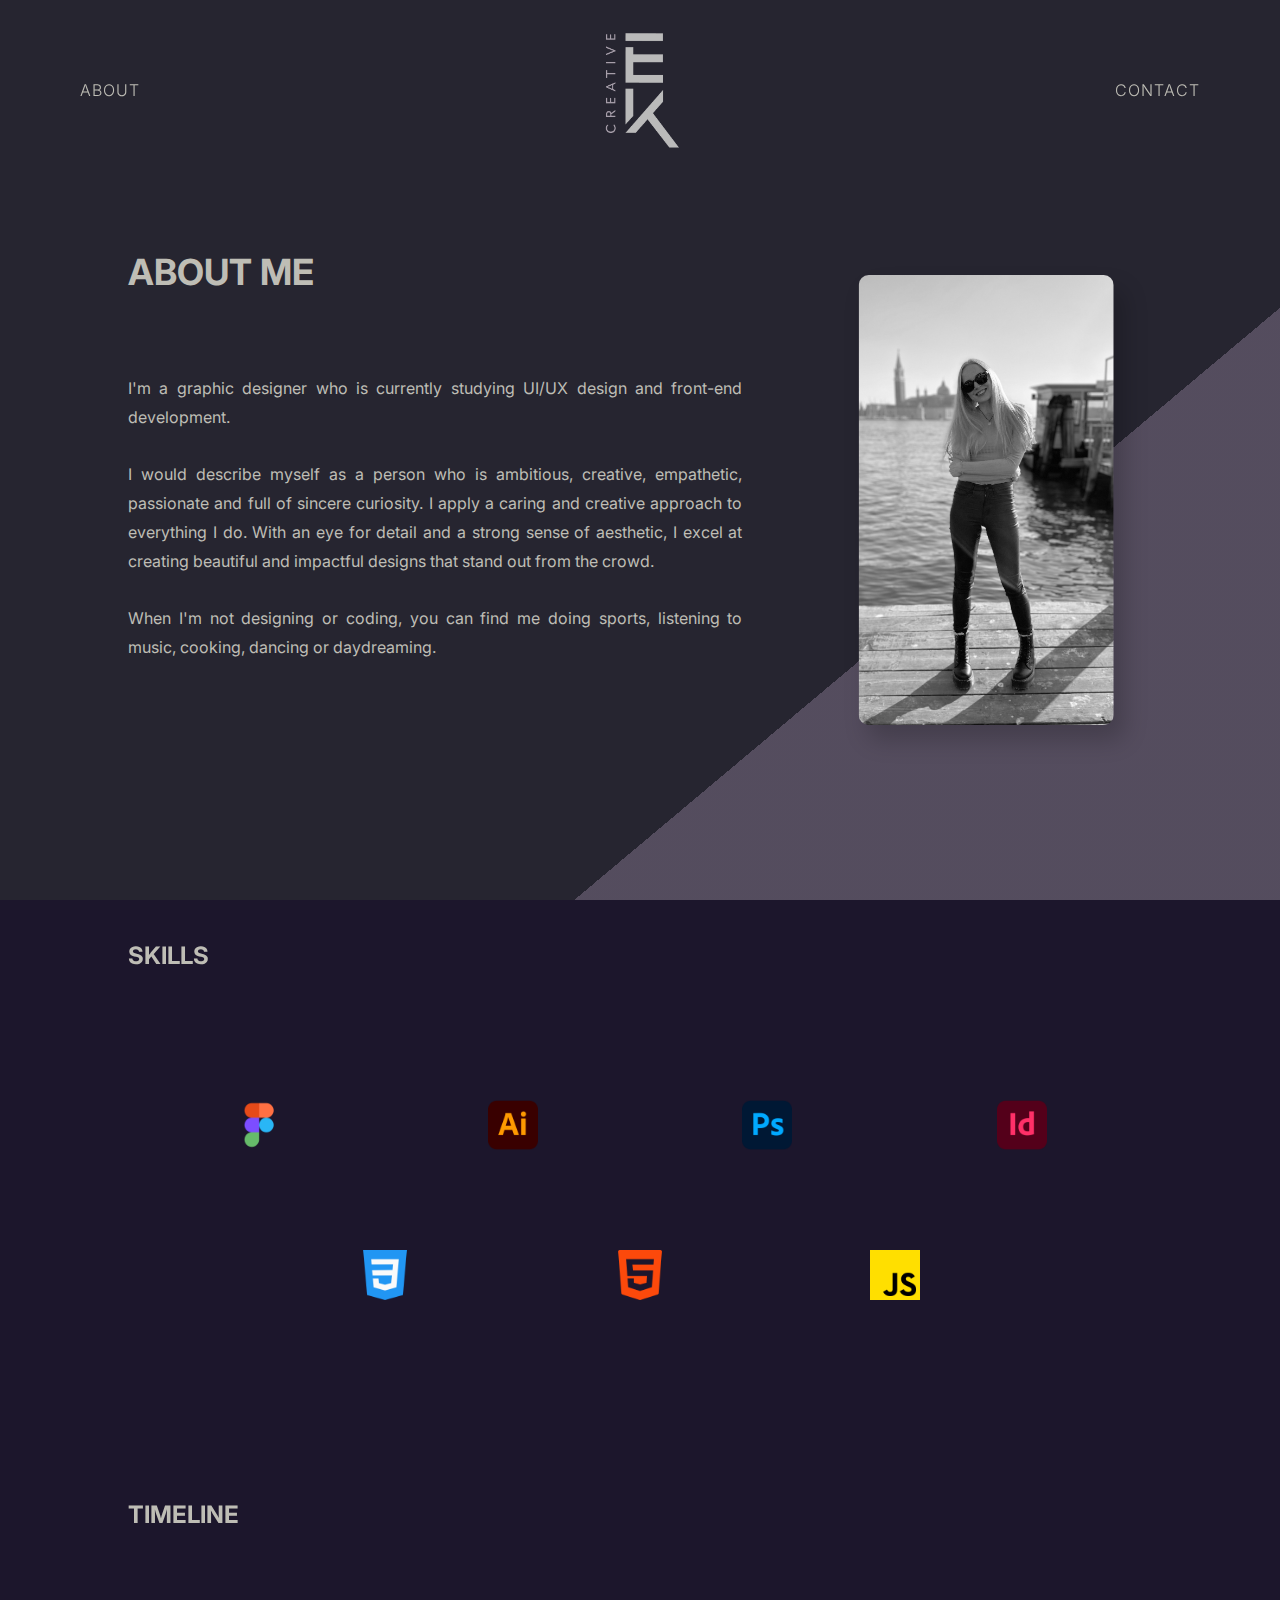
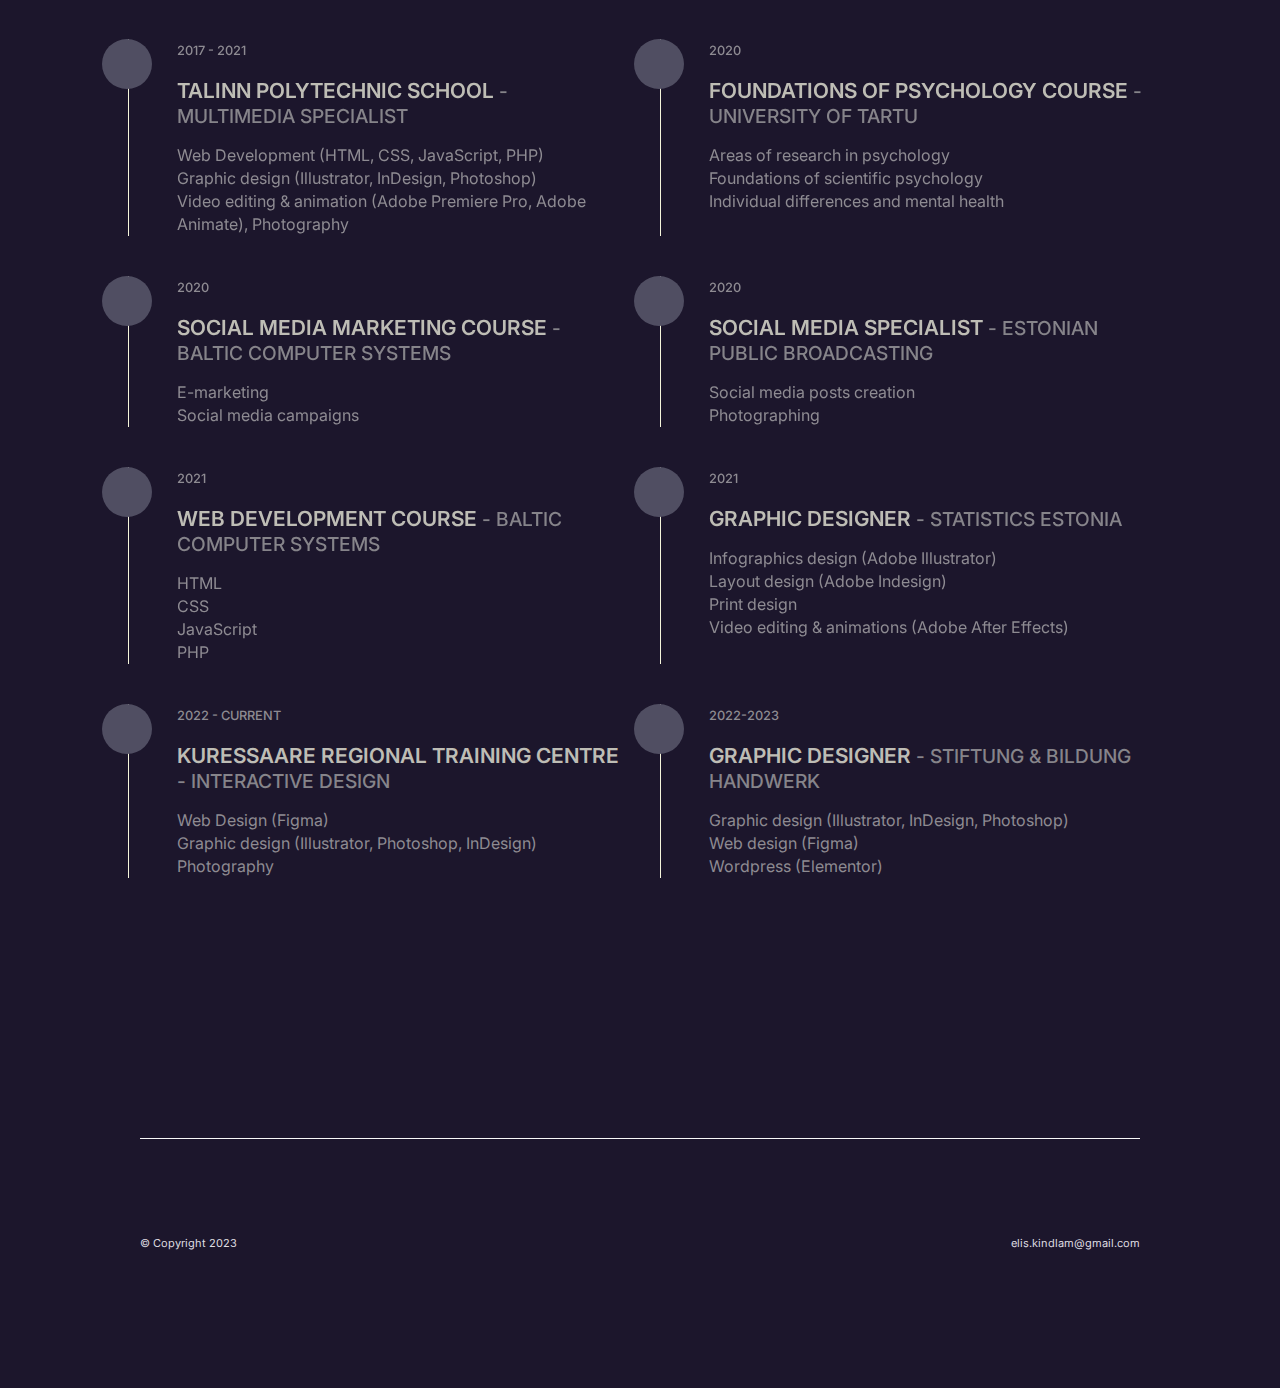
==== commit 1a42e3bd: "adjustments" ====
--- a/about.html
+++ b/about.html
@@ -47,7 +47,7 @@
         </nav>
 
         <!-- BACK TO TOP -->
-        <a href="#" class="to-top"><i class="fa-solid fa-arrow-up-long"></i></a>
+        <a href="#" class="to-top top-about"><i class="fa-solid fa-arrow-up-long"></i></a>
 
 
         <section class="section-about">
@@ -63,23 +63,19 @@
                 <p class="about-text">I'm a graphic designer who is currently studying UI/UX design and front-end
                     development.
                     <br><br>
-                    I can describe myself as ambitious, creative and full of curiosity.
+                    I would describe myself as a person who is ambitious, creative, empathetic, passionate and full of
+                    sincere curiosity. I apply a
+                    caring and creative approach to everything I do.
                     With an eye for detail and a strong sense of aesthetic, I excel at creating beautiful and
                     impactful designs that stand out from the crowd. <br><br>
-                    I believe our digital experiences should always be easy to to use, engaging, consistent and
-                    visually
-                    pleasing to the eye.<br><br>
-                    Whether it's designing a new website, mobile app, or branding campaign, I will bring a level
-                    of
-                    creativity and expertise that is sure to impress. <br><br>
-                    When I'm not designing or coding, you can find me doing sports, listening to music, cooking
-                    or
-                    dancing.
+                    When I'm not designing or coding, you can find me doing sports, listening to music, cooking, dancing
+                    or daydreaming.<br><br>
+
                 </p>
 
 
                 <a href="#" class="about-image">
-                    <img src="img/me/elis.jpg" alt="Picture of Elis" width="350px">
+                    <img src="img/me/elis.jpg" alt="Picture of Elis">
                     <div class="glow-wrap">
                         <i class="glow"></i>
                     </div>
@@ -221,8 +217,6 @@
 
         </section>
 
-        <div class="fade"></div>
-
     </main>
 </body>
 
--- a/styles.css
+++ b/styles.css
@@ -1 +1 @@
-*{box-sizing:border-box;margin:0;padding:0}a{color:inherit;text-decoration:none}ul{list-style:none}button{background:none;border:none;color:inherit;font:inherit}@keyframes fade-down{0%{opacity:0;transform:translateY(-30px) scale(.9)}to{opacity:1;transform:translateY(0) scale(1)}}@keyframes fade-up{0%{opacity:0;transform:translateY(30px) scale(.9)}to{opacity:1;transform:translateY(0) scale(1)}}@keyframes fade-left{0%{opacity:0;transform:translateX(30px) translateY(-50%) scale(.9)}to{opacity:1;transform:translateY(0) translateY(-50%) scale(1)}}@keyframes fade-in{0%{opacity:0;transform:translate(0)}to{opacity:1;transform:translate(0)}}@keyframes circle{0%{opacity:0;transform:translate(0)}40%{opacity:1}80%{opacity:0;transform:translateY(20px)}to{opacity:0}}html{--default-opacity:0.2;--hover-opacity:0.1;scroll-behavior:smooth}body,html{overflow-x:hidden}body{background-color:#221d31;color:#bebdb5;font-family:Inter,sans-serif;position:relative;scrollbar-width:none}body::-webkit-scrollbar{display:none}.color{background-image:radial-gradient(farthest-corner at 40px 40px,rgba(170,25,156,.342) 30%,rgba(33,104,179,.559) 90%);height:900px;position:absolute;width:100%;z-index:-10}.container-page{padding:300px 250px 0;width:100%}.section-heading{animation:fade-in 2s;color:#bebdb5;font-size:2.25rem;margin-bottom:50px;text-align:left;text-transform:uppercase}.main-container{margin:0 auto;max-width:1200px;text-align:left}nav{display:flex;justify-content:space-between;padding:60px;position:fixed;transition:all .5s;width:100%}.personal-logo{animation:fade-down 1s .5s backwards;left:0;margin:auto;position:absolute;right:0;top:10px}.logo-hidden{opacity:0;transition:all .3s}nav .btn.scrolled{display:block}.intro-text{animation:fade-up 1s;color:#bebdb5;margin-bottom:130px;margin-top:380px}.first-heading{font-size:3.3125rem;font-weight:300;letter-spacing:.03125rem;padding-bottom:10px;text-transform:uppercase}.second-subheading{color:#bebdb5;font-size:2.25rem;font-weight:200;margin-top:25px;opacity:.8}.text--second{display:block;letter-spacing:.0625rem;padding:6px}.viewport-image{filter:grayscale(100%);left:1000px;opacity:.4;position:absolute;top:170px;transform:rotate(-6deg);z-index:-100}.divider{background-color:#221d31;-webkit-clip-path:polygon(0 0,100% 0,100% 100%,100% 100%);clip-path:polygon(0 0,100% 0,100% 100%,100% 100%);height:400px;left:0;position:absolute;top:900px;transform:skewY(-10deg);transform-origin:left;width:100%}.portfolio-btn{animation:fade-in 2s;border:1px solid #bebdb5;border-radius:10px;color:#bebdb5;font-size:1rem;font-weight:300;letter-spacing:.0625rem;padding:15px 20px;text-transform:uppercase;transition:all .6s}.button-arrow{padding-left:8px}.portfolio-btn:hover{background-color:#bebdb5;color:#352f3f;font-weight:500;padding-right:30px}.skills-about-section{margin-top:150px}.smaller-heading{color:#bebdb5;font-size:1.5rem;padding-bottom:50px;position:relative;text-align:left;text-transform:uppercase}.skills-icon{width:50px}.btn{animation:fade-down 1s .5s backwards;color:#bebdb5;font-size:1rem;font-weight:300;letter-spacing:.0625rem;padding:15px 20px;text-transform:uppercase;transition:all .4s}.btn:hover{transform:scale(1.1)}.work{animation:fade-up .6s .2s backwards;margin-top:400px}.portfolio-heading{color:#bebdb5;font-size:1.75rem;letter-spacing:.1rem;padding-top:68px;text-transform:uppercase}.top{margin:100px 0 0}.filters,.top{transition:all .4s}.filters{display:flex;gap:30px;justify-content:left}.filter-btn{color:#d1cfd6;cursor:pointer;font-size:.9375rem;letter-spacing:.03125rem;opacity:.6;text-transform:uppercase;transition:all .5s}.filter-btn--active,.filter-btn:hover{opacity:1}.links{animation:fade-left .5s .8s backwards;position:fixed;right:5%;top:50%;transform:translateY(-50%)}.link-item{transition:all .4s}.link-item:not(:last-child){margin-bottom:25px}.link-item:hover{transform:scale(1.2)}.link-img{height:20px;width:20px}.arrow{bottom:120px;color:#e6e1c5;font-size:2.5rem;position:absolute;right:11%}.footer{align-items:center;border-top:1px solid #f8f8f8;color:#dfdde1;display:flex;justify-content:space-between;margin:200px auto 0;max-width:1280px;min-height:250px}.copyright,.email{font-size:.75rem}@media (max-width:1620px){nav{padding:60px 40px}}@media (max-width:1470px){.intro-text,.work,header button{padding:0 90px}.viewport-image{left:900px;top:180px;transform:rotate(-7.5deg)}.container{max-width:980px}.filters{flex-wrap:wrap;white-space:nowrap}.top{max-width:870px}.footer{margin:90px}}@media (max-width:1300px){.intro-text,.work,header button{padding:0 100px}.top{max-width:900px}.footer{margin:90px}}@media (max-width:1200px){.links{animation-name:fade-down;display:flex;left:220px;position:absolute;right:auto;top:75px;transform:none}.link-item:not(:last-child){margin-right:15px}.viewport-image{display:none}.footer{margin:90px}}@media (max-width:1170px){.top{max-width:800px}.footer{margin:90px}}@media (max-width:1064px){.top{max-width:800px}.footer{margin:90px}.to-top.active{transform:translateX(20px)}}@media (max-width:944px){.filters{flex-direction:column}}@media (min-width:768px){form{grid-template-columns:repeat(2,1fr)}}@media (max-width:700px){.links{left:50%;top:180px;transform:translateX(-50%)}.footer{margin:70px}}@media (max-width:670px){.intro-text,.work{padding:0 60px 0 90px}.portfolio-btn{margin-left:0;white-space:nowrap}.footer{margin:70px}}@media (max-width:575px){.to-top.active{left:50%;position:absolute;right:50%;transform:translate(-20px,-500px)}}@media (max-width:520px){.copyright,.email{font-size:.6875rem}.footer{margin:70px}}.section-about{background-image:linear-gradient(175deg,#262530 30%,#c1b6bf57 0);min-height:100vh;padding-top:250px}.container-about{margin:0 auto;max-width:1280px;padding-left:32px}.about-text{animation:fade-up 1s;color:#bebdb5;font-size:1rem;line-height:1.8;padding-bottom:100px;padding-top:30px;text-align:justify;width:60%}.about-image{position:absolute;right:18%;top:12%;z-index:10}.about-image img{border-radius:10px;box-shadow:10px 15px 25px 0 rgba(0,0,0,.2);display:block;height:500px;-o-object-fit:cover;object-fit:cover;transition:all .5s cubic-bezier(.645,.045,.355,1);width:100%}.about-image:hover img{box-shadow:1px 1px 10px 0 rgba(0,0,0,.1)}.about-image .glow-wrap{border-radius:10px;height:100%;overflow:hidden;position:absolute;top:0;width:100%}.about-image .glow{background:rgba(167,146,172,.2);display:block;filter:blur(20px);height:200%;position:absolute;top:0;transform:rotate(45deg) translate(-450%);width:40%}.about-image .glow,.about-image:hover .glow{transition:all 1s cubic-bezier(.645,.045,.355,1)}.about-image:hover .glow{transform:rotate(45deg) translate(450%)}.about-image:hover img,.photo:hover .glow-wrap{margin-top:0}.my-skills{display:flex;gap:100px;justify-content:center;left:0;margin-bottom:200px;margin-top:80px;position:relative}.timeline{grid-gap:40px;display:grid;grid-template-columns:repeat(2,1fr);padding-bottom:60px;padding-top:60px}.timeline .timeline-item{border-left:1px solid beige;padding-left:3rem;position:relative}.timeline .timeline-item .tl-icon{align-items:center;background-color:#020019;border-radius:50%;display:flex;height:50px;justify-content:center;left:-27px;position:absolute;top:0;width:50px}.timeline .timeline-item .tl-icon i{font-size:1.3rem}.timeline .timeline-item .tl-duration{background-color:#06020a;border-radius:10px;display:inline-block;font-size:.8rem;font-weight:500;padding:.2rem .6rem;text-transform:uppercase}.timeline .timeline-item h5{font-size:1.3rem;font-weight:600;padding:1rem 0;text-transform:uppercase}.timeline .timeline-item h5 span{color:#86848a;font-size:1.2rem;font-weight:500}.timeline .timeline-item p{color:#8e8b92}.timeline p{line-height:1.4375rem}.section-contact{background-image:linear-gradient(175deg,#262530 50%,#c1b6bf57 0);min-height:100vh;padding-top:250px}.container-contact{margin:0 auto;max-width:1280px;padding-left:32px}@media (min-width:768px){.container-contact{padding-left:64px;padding-right:64px}form{grid-template-columns:repeat(2,1fr)}}@media (min-width:1024px){.container-contact{padding-left:128px;padding-right:128px}}form{grid-gap:20px;background-color:#cbcacc;border-radius:16px;box-shadow:0 6px 12px rgba(0,0,0,.2);display:grid;grid-template-columns:1fr;padding:32px}.form-group label{color:#02081b;display:block;font-size:.875rem;margin-bottom:5px}.form-element{-webkit-appearance:none;-moz-appearance:none;appearance:none;background-color:#f1f1f1;border:none;border-radius:8px;display:block;outline:none;padding:12px 16px;transition:.5s;width:100%}.form-element:focus{background-color:#ebedf4;box-shadow:0 0 6px rgba(0,0,0,.2)}textarea{min-height:100px;resize:none}.submit-group{grid-column:1/-1;text-align:right}.submit-group input[type=submit]{-webkit-appearance:none;-moz-appearance:none;appearance:none;background:none;background-color:#0d0d2f;border:none;border-radius:8px;color:#fff;cursor:pointer;outline:none;padding:12px 16px;transition:.4s}.submit-group input[type=submit]:hover{background-color:#423c4b}.goback{animation:fade-in 3s;color:#817f85;font-size:1.25rem;left:80px;position:absolute;text-transform:uppercase;top:260px;transition:all .5s}.back-arrow{padding-right:5px}.goback:hover{color:#d2d2d2;transform:scale(1.05);transition:all .4s}.back-hidden{opacity:0;transition:all .3s}.container{padding:50px 0;width:100%}.gallery{align-items:center;-moz-column-gap:6%;column-gap:6%;display:grid;grid-template-columns:repeat(auto-fill,minmax(350px,1fr));grid-template-rows:minmax(350px,auto);justify-content:center;margin-bottom:300px;position:relative;row-gap:65px}.gallery img,iframe{animation:fade-up .8s .2s backwards;border:1.5px solid #e6e1c5;border-radius:10px;height:350px;max-width:100%;-o-object-fit:contain;object-fit:contain;overflow:hidden;position:relative;width:350px}.gallery img:hover{opacity:.5;transform:scale(1.04);transition:all .7s}.to-top{align-items:center;border:2px solid wheat;border-radius:50%;bottom:20px;color:#c3bfc9;display:flex;font-size:1.5rem;height:50px;justify-content:center;opacity:0;pointer-events:none;position:fixed;right:50px;text-decoration:none;transition:all .4s;width:50px;z-index:100}.to-top:hover{background-color:#e6e1c5;color:#25222a}.to-top.active{bottom:32px;opacity:1;pointer-events:auto}.about-viewport{background:#17131b;height:1000px;position:absolute;top:-150px;transform:skewY(-8deg);width:100%;z-index:-1}.contact-text{color:#bebdb5;font-size:1rem;line-height:1.8;padding-bottom:40px;text-align:justify}.about-container{animation:fade-up 1s;margin-bottom:250px}#g2vet-pdf{border:1px solid #fff;border-radius:10px;height:350px;width:350px}.fade{background-image:linear-gradient(0deg,#383737,transparent);bottom:0;height:1000px;pointer-events:none;position:absolute;transition:all .6s;width:100%}.wrap{align-items:center;display:flex;justify-content:left}.typewriter h1{animation:typing 5s steps(25) infinite,blink-caret .8s step-end infinite;border-right:3px solid #10002c;color:#a098a3;font-size:3.3125rem;letter-spacing:.1em;overflow:hidden;text-transform:uppercase;white-space:nowrap}@keyframes typing{0%{width:0}50%{width:100%}}@keyframes blink-caret{0%,to{border-color:transparent}50%{border-color:#939099}}.thankyou-container{max-height:100vh}.thankyou-box{align-items:center;background-color:#aeabab;border-radius:10px;display:flex;height:20rem;justify-content:center;margin:15% auto 0;width:50rem}.thankyou-text{text-align:center}.thankyou-text h1{color:#0d0d2f;font-size:2.6875rem;margin-bottom:3%;text-transform:uppercase}.thankyou-text p{color:#0d0d2f;font-size:1.5rem}.thankyou-goback{margin-top:5%;text-align:center;transition:all .5s}.thankyou-goback:hover{transform:scale(1.1);transition:all .5s}+*{box-sizing:border-box;margin:0;padding:0}a{color:inherit;text-decoration:none}ul{list-style:none}button{background:none;border:none;color:inherit;font:inherit}@keyframes fade-down{0%{opacity:0;transform:translateY(-30px) scale(.9)}to{opacity:1;transform:translateY(0) scale(1)}}@keyframes fade-up{0%{opacity:0;transform:translateY(30px) scale(.9)}to{opacity:1;transform:translateY(0) scale(1)}}@keyframes fade-left{0%{opacity:0;transform:translateX(30px) translateY(-50%) scale(.9)}to{opacity:1;transform:translateY(0) translateY(-50%) scale(1)}}@keyframes fade-in{0%{opacity:0;transform:translate(0)}to{opacity:1;transform:translate(0)}}@keyframes circle{0%{opacity:0;transform:translate(0)}40%{opacity:1}80%{opacity:0;transform:translateY(20px)}to{opacity:0}}html{--default-opacity:0.2;--hover-opacity:0.1;scroll-behavior:smooth}body,html{overflow-x:hidden}body{background-color:#1c162c;color:#bebdb5;font-family:Inter,sans-serif;position:relative;scrollbar-width:none;z-index:-1000}body::-webkit-scrollbar{display:none}.color{background-image:radial-gradient(farthest-corner at 40px 40px,rgba(170,25,156,.342) 30%,rgba(33,104,179,.559) 90%);height:900px;position:absolute;width:100%;z-index:-10}.section-heading{animation:fade-in 2s;color:#bebdb5;font-size:2.25rem;margin-bottom:50px;text-align:left;text-transform:uppercase}.main-container{margin:0 auto;max-width:1200px;text-align:left}nav{display:flex;justify-content:space-between;padding:80px 90px;position:fixed;transition:all .5s;width:100%}.personal-logo{animation:fade-down 1s .5s backwards;left:0;margin:auto;position:absolute;right:0;top:10px}.logo-hidden{opacity:0;transition:all .3s}nav .btn.scrolled{display:block}.intro-text{animation:fade-up 1s;color:#bebdb5;margin-bottom:130px;margin-top:380px}.first-heading{font-size:3.3125rem;font-weight:300;letter-spacing:.03125rem;padding-bottom:10px;text-transform:uppercase}.second-subheading{color:#bebdb5;font-size:2.25rem;font-weight:200;margin-top:25px;opacity:.8}.text--second{display:block;letter-spacing:.0625rem;padding:6px}.viewport-image{filter:grayscale(100%);left:1000px;opacity:.4;position:absolute;top:170px;transform:rotate(-6deg);z-index:-100}.divider{background-color:#1c162c;-webkit-clip-path:polygon(0 0,100% 0,100% 100%,100% 100%);clip-path:polygon(0 0,100% 0,100% 100%,100% 100%);height:400px;left:0;position:absolute;top:900px;transform:skewY(-10deg);transform-origin:left;width:100%}.portfolio-btn{animation:fade-in 2s;border:1px solid #bebdb5;border-radius:10px;color:#bebdb5;font-size:1rem;font-weight:300;letter-spacing:.0625rem;padding:15px 20px;text-transform:uppercase;transition:all .6s}.button-arrow{padding-left:8px}.skills-about-section{margin-top:150px}.smaller-heading{color:#bebdb5;font-size:1.5rem;padding-bottom:50px;position:relative;text-align:left;text-transform:uppercase}.skills-icon{width:50px}.btn{animation:fade-down 1s .5s backwards;color:#bebdb5;font-size:1rem;font-weight:300;letter-spacing:.0625rem;text-transform:uppercase;transition:all .4s}.btn:hover{transform:scale(1.1)}.work{animation:fade-up .6s .2s backwards;margin-top:400px}.portfolio-heading{color:#bebdb5;font-size:1.75rem;letter-spacing:.1rem;padding-top:72px;text-transform:uppercase}.top{margin:100px 0 0}.filters,.top{transition:all .4s}.filters{display:flex;gap:30px;justify-content:center}.filter-btn{color:#d1cfd6;cursor:pointer;font-size:.9375rem;letter-spacing:.03125rem;opacity:.6;text-transform:uppercase;transition:all .5s}.filter-btn--active,.filter-btn:hover{opacity:1}.links{animation:fade-left .5s .8s backwards;position:fixed;right:5%;top:55%;transform:translateY(-50%)}.link-item{transition:all .4s}.link-item:not(:last-child){margin-bottom:25px}.link-item:hover{transform:scale(1.2)}.link-img{height:20px;width:20px}.arrow{bottom:120px;color:#e6e1c5;font-size:2.5rem;position:absolute;right:11%}.footer{align-items:center;border-top:1px solid #f8f8f8;color:#dfdde1;display:flex;justify-content:space-between;margin:200px auto 0;max-width:1280px;min-height:250px}.copyright,.email{font-size:.75rem}@media (min-width:250px){.container-about,.container-contact,.main-container{padding-left:30px;padding-right:30px}.about-image{display:none}.about-text{min-width:100%;padding-bottom:0}.my-skills{align-items:center;flex-direction:column;gap:8px}div .timeline{display:grid;grid-template-columns:1fr}form{grid-template-columns:repeat(2,1fr)}.submit-group{margin:20px auto 0}.container-about,.container-contact{padding-top:150px}nav{padding:50px 30px}nav .btn{margin-top:130px}.footer{display:block;max-width:200px;min-height:250px;padding-bottom:60px;padding-top:40px;text-align:center}.divider{display:none}.portfolio-btn{font-size:.875rem;padding:10px;transition:background-color .6s ease}.portfolio-btn:active,.portfolio-btn:focus{background-color:#231d24}.second-subheading{font-size:1.5rem;line-height:2rem;margin-top:35px}.wrap .typewriter h1{font-size:1.875rem}.work{margin-top:300px}.filters{flex-direction:column;gap:25px}}@media (min-width:370px){nav .btn{margin-top:20px}.footer{display:flex;max-width:300px;padding-top:20px}.container-about,.container-contact{padding-top:70px}}@media (min-width:410px){.filters{align-items:left;flex-direction:row;flex-wrap:wrap;justify-content:left;margin:0 auto}.work{margin-top:400px}.divider{display:block}.second-subheading{font-size:1.75rem;line-height:2.5rem;margin-top:30px}.wrap .typewriter h1{font-size:2.6875rem}.portfolio-btn{font-size:1rem;padding:15px 20px}section .my-skills{-moz-column-gap:20%;column-gap:20%;flex-direction:row;flex-grow:1;flex-wrap:wrap}}@media (min-width:450px){.footer{max-width:350px}.submit-group{margin-right:0}}@media (min-width:520px){.copyright,.email{font-size:.6875rem}.footer{max-width:450px}.to-top.active{bottom:40px;left:auto;position:fixed;right:73px}}@media (min-width:640px){.footer{max-width:500px}.container-about,.container-contact,.main-container{padding-left:60px;padding-right:60px}.container-about,.container-contact{padding-top:50px}nav{padding:60px}}@media (min-width:768px){.container-contact{padding-left:80px;padding-right:80px}form{grid-template-columns:repeat(2,1fr)}.footer{max-width:600px}.link-item:not(:last-child){margin-right:5px}.about-text{min-width:40%}.about-image{display:block;max-width:30%;transform:translate(40%)}div .timeline{grid-gap:40px;grid-template-columns:repeat(2,1fr)}}@media (min-width:850px){.footer{max-width:700px}}@media (min-width:1024px){.container-about,.container-contact{padding-left:128px;padding-right:128px}.main-container{padding-left:80px;padding-right:80px}.footer{max-width:800px}.container-about,.container-contact{padding-top:0}.second-subheading{font-size:2.25rem;margin-top:25px}.wrap .typewriter h1{font-size:3.3125rem}nav{padding:60px 80px}.about-image{transform:translate(30%,-10%)}}@media (min-width:1150px){.footer{max-width:1000px}.about-image{transform:translate(25%,-12%)}}@media (min-width:1180px){.portfolio-btn:hover{background-color:#bebdb5;color:#352f3f;font-weight:500;padding-right:30px;transition:all .6s}}@media (min-width:1380px){.main-container{padding-left:30px;padding-right:30px}.about-image{transform:translate(10%,-12%)}}@media (min-width:1600px){.main-container{padding-left:0;padding-right:0}.about-image{transform:translateY(-12%)}}@media (max-width:1480px){.to-top.active{right:40px}.links{right:45px}}@media (max-width:1420px){.goback{display:none}}@media (max-width:1418px){.links{display:flex;gap:30px;left:200px;position:absolute;top:103px}}@media (max-width:1380px){.viewport-image{left:900px;top:180px}}@media (max-width:1180px){.viewport-image{display:none}}@media (max-width:1118px){.to-top.active{bottom:620px;left:auto;position:absolute;right:44%}.top-about{position:absolute;transform:translateY(270px)}}@media (max-width:670px){.links{display:flex;justify-content:center;position:static}}.section-about{background-attachment:fixed;background-image:linear-gradient(-220deg,#262530 70%,#c1b6bf57 0);min-height:100vh;padding-top:250px}.container-about,.container-contact{margin:0 auto;max-width:1280px;text-align:left}.about-text{animation:fade-up 1s;color:#bebdb5;font-size:1rem;line-height:1.8;padding-bottom:100px;padding-top:30px;text-align:justify;width:60%}.about-image{position:absolute;right:18%;top:11%;transition:all 1s;z-index:10}.about-image img{border-radius:10px;box-shadow:10px 15px 25px 0 rgba(0,0,0,.2);display:block;filter:grayscale(100%);height:450px;-o-object-fit:cover;object-fit:cover;width:100%}.about-image:hover img{box-shadow:1px 1px 10px 0 rgba(0,0,0,.1)}.about-image .glow-wrap{border-radius:10px;height:100%;overflow:hidden;position:absolute;top:0;width:100%}.about-image .glow{background:rgba(167,146,172,.2);display:block;filter:blur(20px);height:200%;position:absolute;top:0;transform:rotate(45deg) translate(-450%);width:40%}.about-image .glow,.about-image:hover .glow{transition:all 1s cubic-bezier(.645,.045,.355,1)}.about-image:hover .glow{transform:rotate(45deg) translate(450%)}.about-image:hover img,.photo:hover .glow-wrap{margin-top:0}.my-skills{display:flex;gap:100px;justify-content:center;left:0;margin-bottom:200px;margin-top:80px;position:relative}.timeline{grid-gap:40px;display:grid;grid-template-columns:repeat(2,1fr);padding-bottom:60px;padding-top:60px}.timeline .timeline-item{border-left:1px solid beige;padding-left:3rem;position:relative}.timeline .timeline-item .tl-icon{align-items:center;background-color:#504e62;border-radius:50%;display:flex;height:50px;justify-content:center;left:-27px;position:absolute;top:0;width:50px}.timeline .timeline-item .tl-icon i{font-size:1.3rem}.timeline .timeline-item .tl-duration{display:inline-block;font-size:.8rem;font-weight:500;text-transform:uppercase}.timeline .timeline-item h5{font-size:1.3rem;font-weight:600;padding:1rem 0;text-transform:uppercase}.timeline .timeline-item h5 span{color:#86848a;font-size:1.2rem;font-weight:500}.timeline .timeline-item p{color:#8e8b92}.timeline p{line-height:1.4375rem}.section-contact{background-attachment:fixed;background-image:linear-gradient(-220deg,#262530 70%,#c1b6bf57 0);min-height:100vh;padding-top:250px}form{grid-gap:20px;background-color:#c3c3c3;border-radius:16px;box-shadow:0 6px 12px rgba(0,0,0,.2);display:grid;grid-template-columns:1fr;padding:32px}.form-group label{color:#02081b;display:block;font-size:.875rem;margin-bottom:5px}.form-element{-webkit-appearance:none;-moz-appearance:none;appearance:none;background-color:#f8f8fa;border:none;border-radius:10px;display:block;outline:none;padding:12px 16px;transition:.5s;width:100%}.form-element:focus{background-color:#ebebeb;box-shadow:0 0 6px rgba(86,92,101,.2)}textarea{min-height:100px;resize:none}.submit-group{grid-column:1/-1;text-align:right}.submit-group input[type=submit]{-webkit-appearance:none;-moz-appearance:none;appearance:none;background:none;border:1.5px solid #1c162c;border-radius:10px;color:#1c162c;cursor:pointer;outline:none;padding:12px 16px;transition:.4s}.submit-group input[type=submit]:hover{background-color:#1c162c;color:#bebdb5}.goback{animation:fade-in 3s;color:#817f85;font-size:1.25rem;left:80px;position:absolute;text-transform:uppercase;top:260px;transition:all .5s}.back-arrow{padding-right:5px}.goback:hover{color:#d2d2d2;transform:scale(1.05);transition:all .4s}.back-hidden{opacity:0;transition:all .3s}.portfolio-container{padding:50px 0;width:100%}.gallery{align-items:left;-moz-column-gap:40px;column-gap:40px;display:grid;grid-template-columns:repeat(auto-fill,minmax(100px,350px));grid-template-rows:minmax(250px,auto);justify-content:space-around;margin-bottom:300px;opacity:.8;position:relative;row-gap:40px}.gallery img,iframe{animation:fade-up .8s .2s backwards;border:1.5px solid #e6e1c5;border-radius:10px;max-width:100%;-o-object-fit:contain;object-fit:contain;overflow:hidden;position:relative}.gallery img:hover{opacity:.5;transform:scale(1.04);transition:all .7s}.to-top{align-items:center;border:2px solid wheat;border-radius:50%;bottom:30px;color:#c3bfc9;display:flex;font-size:1.5rem;height:50px;justify-content:center;opacity:0;pointer-events:none;position:fixed;right:50px;text-decoration:none;width:50px;z-index:100}.to-top:hover{background-color:#e6e1c5;color:#25222a}.to-top.active{opacity:1;pointer-events:auto}.about-viewport{background:#17131b;height:1000px;position:absolute;top:-150px;transform:skewY(-8deg);width:100%;z-index:-1}.contact-text{animation:fade-up 1s;color:#bebdb5;font-size:1rem;line-height:1.8;padding-bottom:40px;padding-top:30px;text-align:justify}.about-container{animation:fade-up 1s;margin-bottom:250px}#g2vet-pdf{border:1px solid #fff;border-radius:10px;height:350px;width:350px}.fade{background-image:linear-gradient(0deg,#15172e,transparent);bottom:0;height:900px;pointer-events:none;position:absolute;transition:all .6s;width:100%}.wrap{align-items:center;display:flex;justify-content:left}.typewriter h1{animation:typing 5s steps(25) infinite,blink-caret .8s step-end infinite;border-right:3px solid #10002c;color:#a098a3;font-size:3.3125rem;letter-spacing:.1em;overflow:hidden;text-transform:uppercase;white-space:nowrap}@keyframes typing{0%{width:0}50%{width:100%}}@keyframes blink-caret{0%,to{border-color:transparent}50%{border-color:#939099}}.thankyou-container{max-height:100vh}.thankyou-box{align-items:center;background-color:#aeabab;border-radius:10px;display:flex;height:20rem;justify-content:center;margin:15% auto 0;width:50rem}.thankyou-text{text-align:center}.thankyou-text h1{color:#0d0d2f;font-size:2.6875rem;margin-bottom:3%;text-transform:uppercase}.thankyou-text p{color:#0d0d2f;font-size:1.5rem}.thankyou-goback{margin-top:5%;text-align:center;transition:all .5s}.thankyou-goback:hover{transform:scale(1.1);transition:all .5s}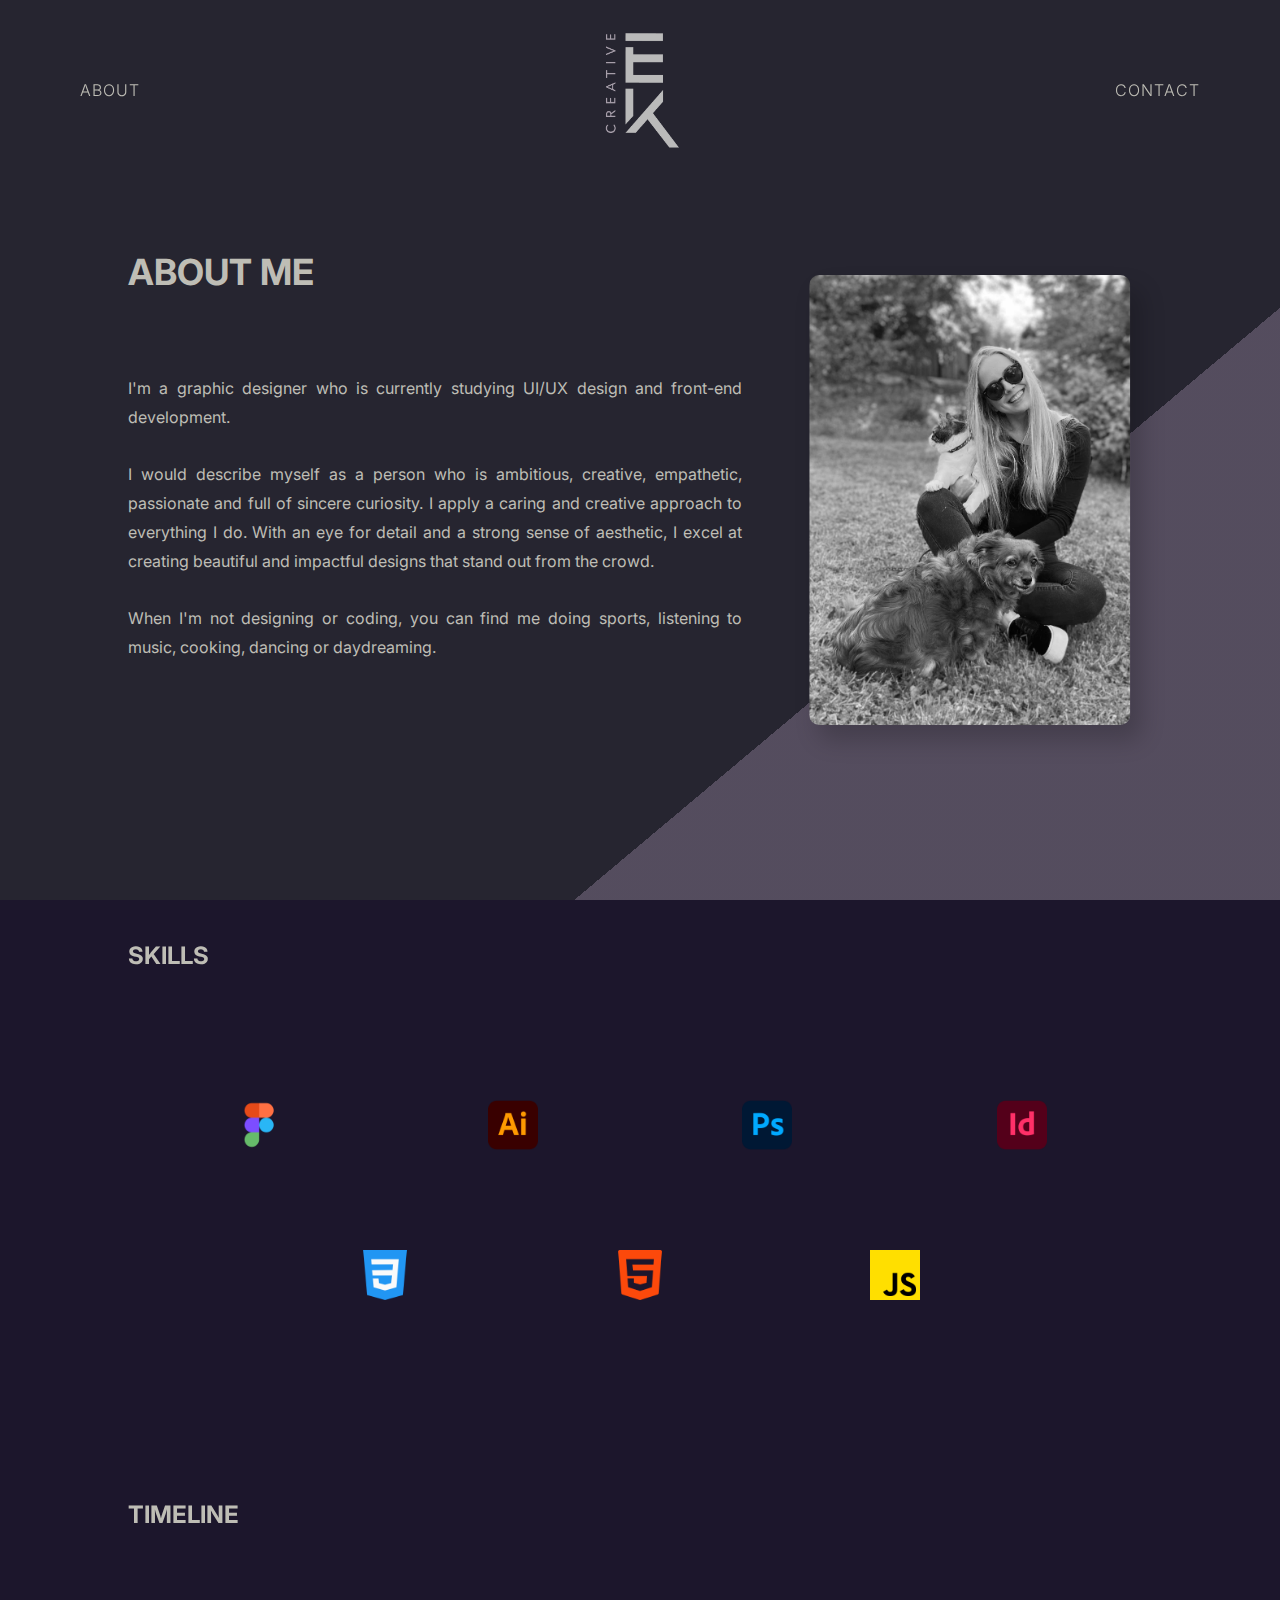
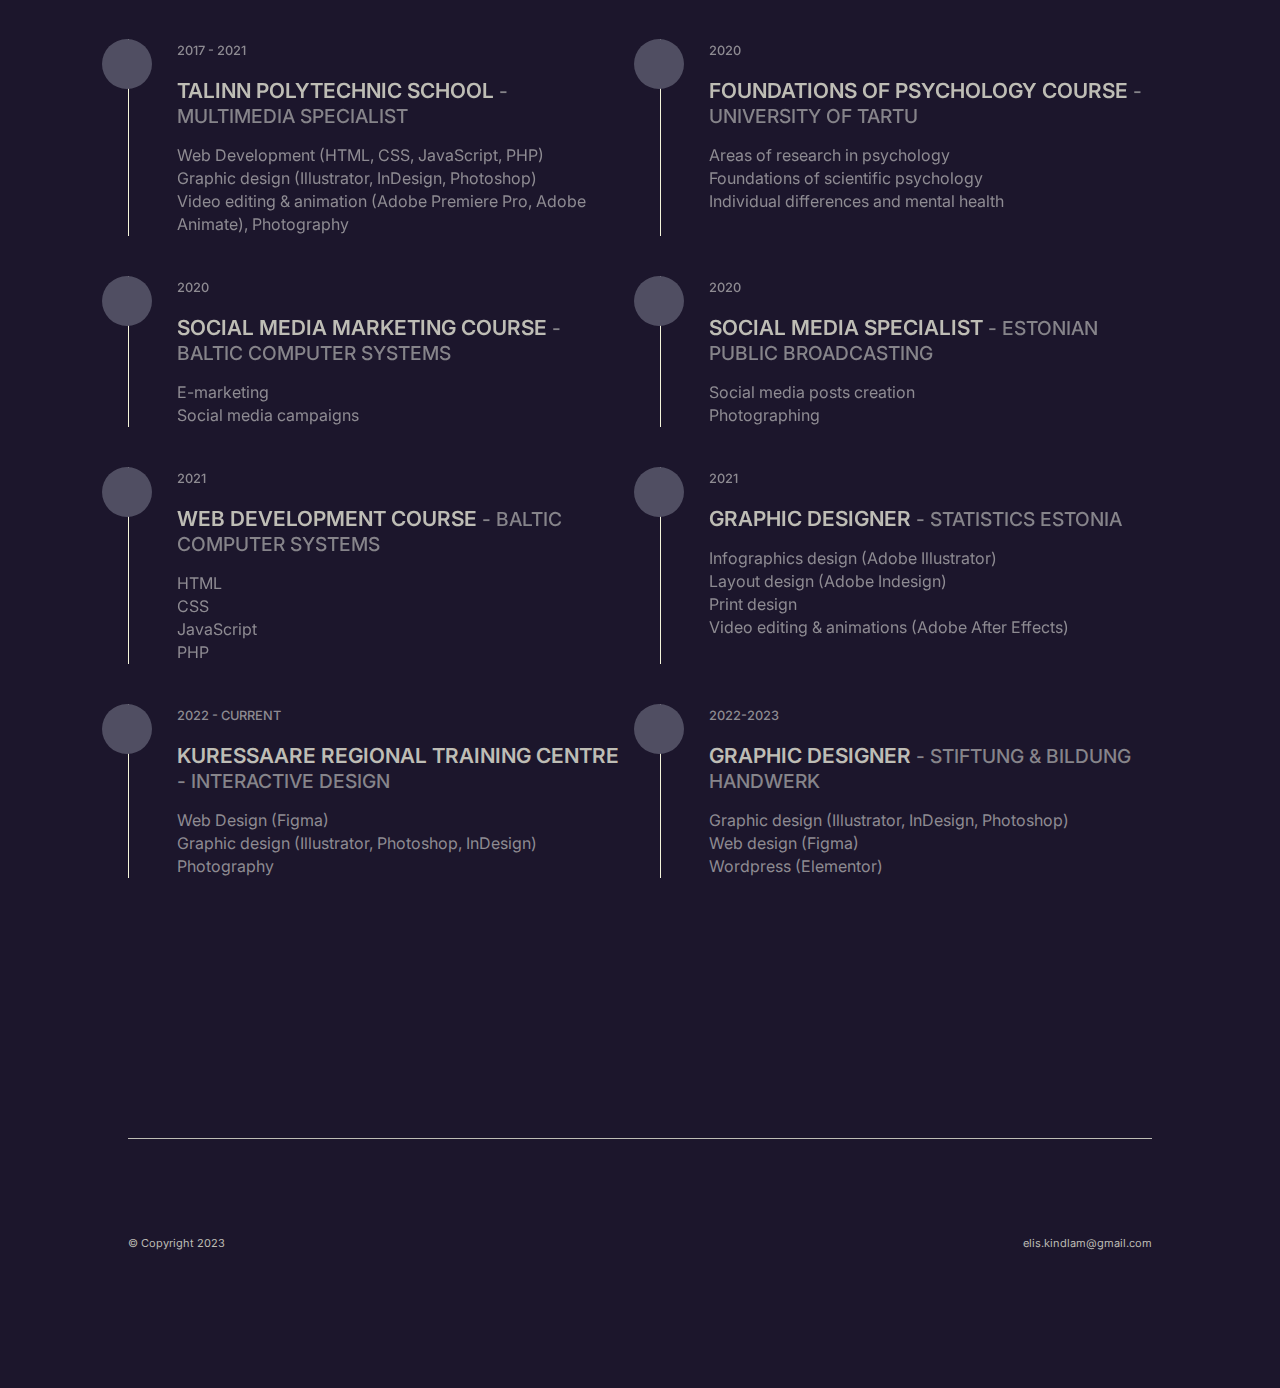
==== commit 9e5fadfa: "adjustments" ====
--- a/about.html
+++ b/about.html
@@ -75,7 +75,7 @@
 
 
                 <a href="#" class="about-image">
-                    <img src="img/me/elis.jpg" alt="Picture of Elis">
+                    <img src="img/me/elis.jpg" alt="Picture of Elis" height="450px" width="450px">
                     <div class="glow-wrap">
                         <i class="glow"></i>
                     </div>
@@ -206,14 +206,15 @@
                     </div>
                 </div>
 
+                <!-- FOOTER -->
+
+                <footer class="footer">
+                    <small class="copyright">&copy; Copyright 2023</small>
+                    <a href="mailto:elis.kindlam@gmail.com" class="email">elis.kindlam@gmail.com</a>
+                </footer>
+
             </div>
 
-            <!-- FOOTER -->
-
-            <footer class="footer">
-                <small class="copyright">&copy; Copyright 2023</small>
-                <a href="mailto:elis.kindlam@gmail.com" class="email">elis.kindlam@gmail.com</a>
-            </footer>
 
         </section>
 
--- a/styles.css
+++ b/styles.css
@@ -1 +1 @@
-*{box-sizing:border-box;margin:0;padding:0}a{color:inherit;text-decoration:none}ul{list-style:none}button{background:none;border:none;color:inherit;font:inherit}@keyframes fade-down{0%{opacity:0;transform:translateY(-30px) scale(.9)}to{opacity:1;transform:translateY(0) scale(1)}}@keyframes fade-up{0%{opacity:0;transform:translateY(30px) scale(.9)}to{opacity:1;transform:translateY(0) scale(1)}}@keyframes fade-left{0%{opacity:0;transform:translateX(30px) translateY(-50%) scale(.9)}to{opacity:1;transform:translateY(0) translateY(-50%) scale(1)}}@keyframes fade-in{0%{opacity:0;transform:translate(0)}to{opacity:1;transform:translate(0)}}@keyframes circle{0%{opacity:0;transform:translate(0)}40%{opacity:1}80%{opacity:0;transform:translateY(20px)}to{opacity:0}}html{--default-opacity:0.2;--hover-opacity:0.1;scroll-behavior:smooth}body,html{overflow-x:hidden}body{background-color:#1c162c;color:#bebdb5;font-family:Inter,sans-serif;position:relative;scrollbar-width:none;z-index:-1000}body::-webkit-scrollbar{display:none}.color{background-image:radial-gradient(farthest-corner at 40px 40px,rgba(170,25,156,.342) 30%,rgba(33,104,179,.559) 90%);height:900px;position:absolute;width:100%;z-index:-10}.section-heading{animation:fade-in 2s;color:#bebdb5;font-size:2.25rem;margin-bottom:50px;text-align:left;text-transform:uppercase}.main-container{margin:0 auto;max-width:1200px;text-align:left}nav{display:flex;justify-content:space-between;padding:80px 90px;position:fixed;transition:all .5s;width:100%}.personal-logo{animation:fade-down 1s .5s backwards;left:0;margin:auto;position:absolute;right:0;top:10px}.logo-hidden{opacity:0;transition:all .3s}nav .btn.scrolled{display:block}.intro-text{animation:fade-up 1s;color:#bebdb5;margin-bottom:130px;margin-top:380px}.first-heading{font-size:3.3125rem;font-weight:300;letter-spacing:.03125rem;padding-bottom:10px;text-transform:uppercase}.second-subheading{color:#bebdb5;font-size:2.25rem;font-weight:200;margin-top:25px;opacity:.8}.text--second{display:block;letter-spacing:.0625rem;padding:6px}.viewport-image{filter:grayscale(100%);left:1000px;opacity:.4;position:absolute;top:170px;transform:rotate(-6deg);z-index:-100}.divider{background-color:#1c162c;-webkit-clip-path:polygon(0 0,100% 0,100% 100%,100% 100%);clip-path:polygon(0 0,100% 0,100% 100%,100% 100%);height:400px;left:0;position:absolute;top:900px;transform:skewY(-10deg);transform-origin:left;width:100%}.portfolio-btn{animation:fade-in 2s;border:1px solid #bebdb5;border-radius:10px;color:#bebdb5;font-size:1rem;font-weight:300;letter-spacing:.0625rem;padding:15px 20px;text-transform:uppercase;transition:all .6s}.button-arrow{padding-left:8px}.skills-about-section{margin-top:150px}.smaller-heading{color:#bebdb5;font-size:1.5rem;padding-bottom:50px;position:relative;text-align:left;text-transform:uppercase}.skills-icon{width:50px}.btn{animation:fade-down 1s .5s backwards;color:#bebdb5;font-size:1rem;font-weight:300;letter-spacing:.0625rem;text-transform:uppercase;transition:all .4s}.btn:hover{transform:scale(1.1)}.work{animation:fade-up .6s .2s backwards;margin-top:400px}.portfolio-heading{color:#bebdb5;font-size:1.75rem;letter-spacing:.1rem;padding-top:72px;text-transform:uppercase}.top{margin:100px 0 0}.filters,.top{transition:all .4s}.filters{display:flex;gap:30px;justify-content:center}.filter-btn{color:#d1cfd6;cursor:pointer;font-size:.9375rem;letter-spacing:.03125rem;opacity:.6;text-transform:uppercase;transition:all .5s}.filter-btn--active,.filter-btn:hover{opacity:1}.links{animation:fade-left .5s .8s backwards;position:fixed;right:5%;top:55%;transform:translateY(-50%)}.link-item{transition:all .4s}.link-item:not(:last-child){margin-bottom:25px}.link-item:hover{transform:scale(1.2)}.link-img{height:20px;width:20px}.arrow{bottom:120px;color:#e6e1c5;font-size:2.5rem;position:absolute;right:11%}.footer{align-items:center;border-top:1px solid #f8f8f8;color:#dfdde1;display:flex;justify-content:space-between;margin:200px auto 0;max-width:1280px;min-height:250px}.copyright,.email{font-size:.75rem}@media (min-width:250px){.container-about,.container-contact,.main-container{padding-left:30px;padding-right:30px}.about-image{display:none}.about-text{min-width:100%;padding-bottom:0}.my-skills{align-items:center;flex-direction:column;gap:8px}div .timeline{display:grid;grid-template-columns:1fr}form{grid-template-columns:repeat(2,1fr)}.submit-group{margin:20px auto 0}.container-about,.container-contact{padding-top:150px}nav{padding:50px 30px}nav .btn{margin-top:130px}.footer{display:block;max-width:200px;min-height:250px;padding-bottom:60px;padding-top:40px;text-align:center}.divider{display:none}.portfolio-btn{font-size:.875rem;padding:10px;transition:background-color .6s ease}.portfolio-btn:active,.portfolio-btn:focus{background-color:#231d24}.second-subheading{font-size:1.5rem;line-height:2rem;margin-top:35px}.wrap .typewriter h1{font-size:1.875rem}.work{margin-top:300px}.filters{flex-direction:column;gap:25px}}@media (min-width:370px){nav .btn{margin-top:20px}.footer{display:flex;max-width:300px;padding-top:20px}.container-about,.container-contact{padding-top:70px}}@media (min-width:410px){.filters{align-items:left;flex-direction:row;flex-wrap:wrap;justify-content:left;margin:0 auto}.work{margin-top:400px}.divider{display:block}.second-subheading{font-size:1.75rem;line-height:2.5rem;margin-top:30px}.wrap .typewriter h1{font-size:2.6875rem}.portfolio-btn{font-size:1rem;padding:15px 20px}section .my-skills{-moz-column-gap:20%;column-gap:20%;flex-direction:row;flex-grow:1;flex-wrap:wrap}}@media (min-width:450px){.footer{max-width:350px}.submit-group{margin-right:0}}@media (min-width:520px){.copyright,.email{font-size:.6875rem}.footer{max-width:450px}.to-top.active{bottom:40px;left:auto;position:fixed;right:73px}}@media (min-width:640px){.footer{max-width:500px}.container-about,.container-contact,.main-container{padding-left:60px;padding-right:60px}.container-about,.container-contact{padding-top:50px}nav{padding:60px}}@media (min-width:768px){.container-contact{padding-left:80px;padding-right:80px}form{grid-template-columns:repeat(2,1fr)}.footer{max-width:600px}.link-item:not(:last-child){margin-right:5px}.about-text{min-width:40%}.about-image{display:block;max-width:30%;transform:translate(40%)}div .timeline{grid-gap:40px;grid-template-columns:repeat(2,1fr)}}@media (min-width:850px){.footer{max-width:700px}}@media (min-width:1024px){.container-about,.container-contact{padding-left:128px;padding-right:128px}.main-container{padding-left:80px;padding-right:80px}.footer{max-width:800px}.container-about,.container-contact{padding-top:0}.second-subheading{font-size:2.25rem;margin-top:25px}.wrap .typewriter h1{font-size:3.3125rem}nav{padding:60px 80px}.about-image{transform:translate(30%,-10%)}}@media (min-width:1150px){.footer{max-width:1000px}.about-image{transform:translate(25%,-12%)}}@media (min-width:1180px){.portfolio-btn:hover{background-color:#bebdb5;color:#352f3f;font-weight:500;padding-right:30px;transition:all .6s}}@media (min-width:1380px){.main-container{padding-left:30px;padding-right:30px}.about-image{transform:translate(10%,-12%)}}@media (min-width:1600px){.main-container{padding-left:0;padding-right:0}.about-image{transform:translateY(-12%)}}@media (max-width:1480px){.to-top.active{right:40px}.links{right:45px}}@media (max-width:1420px){.goback{display:none}}@media (max-width:1418px){.links{display:flex;gap:30px;left:200px;position:absolute;top:103px}}@media (max-width:1380px){.viewport-image{left:900px;top:180px}}@media (max-width:1180px){.viewport-image{display:none}}@media (max-width:1118px){.to-top.active{bottom:620px;left:auto;position:absolute;right:44%}.top-about{position:absolute;transform:translateY(270px)}}@media (max-width:670px){.links{display:flex;justify-content:center;position:static}}.section-about{background-attachment:fixed;background-image:linear-gradient(-220deg,#262530 70%,#c1b6bf57 0);min-height:100vh;padding-top:250px}.container-about,.container-contact{margin:0 auto;max-width:1280px;text-align:left}.about-text{animation:fade-up 1s;color:#bebdb5;font-size:1rem;line-height:1.8;padding-bottom:100px;padding-top:30px;text-align:justify;width:60%}.about-image{position:absolute;right:18%;top:11%;transition:all 1s;z-index:10}.about-image img{border-radius:10px;box-shadow:10px 15px 25px 0 rgba(0,0,0,.2);display:block;filter:grayscale(100%);height:450px;-o-object-fit:cover;object-fit:cover;width:100%}.about-image:hover img{box-shadow:1px 1px 10px 0 rgba(0,0,0,.1)}.about-image .glow-wrap{border-radius:10px;height:100%;overflow:hidden;position:absolute;top:0;width:100%}.about-image .glow{background:rgba(167,146,172,.2);display:block;filter:blur(20px);height:200%;position:absolute;top:0;transform:rotate(45deg) translate(-450%);width:40%}.about-image .glow,.about-image:hover .glow{transition:all 1s cubic-bezier(.645,.045,.355,1)}.about-image:hover .glow{transform:rotate(45deg) translate(450%)}.about-image:hover img,.photo:hover .glow-wrap{margin-top:0}.my-skills{display:flex;gap:100px;justify-content:center;left:0;margin-bottom:200px;margin-top:80px;position:relative}.timeline{grid-gap:40px;display:grid;grid-template-columns:repeat(2,1fr);padding-bottom:60px;padding-top:60px}.timeline .timeline-item{border-left:1px solid beige;padding-left:3rem;position:relative}.timeline .timeline-item .tl-icon{align-items:center;background-color:#504e62;border-radius:50%;display:flex;height:50px;justify-content:center;left:-27px;position:absolute;top:0;width:50px}.timeline .timeline-item .tl-icon i{font-size:1.3rem}.timeline .timeline-item .tl-duration{display:inline-block;font-size:.8rem;font-weight:500;text-transform:uppercase}.timeline .timeline-item h5{font-size:1.3rem;font-weight:600;padding:1rem 0;text-transform:uppercase}.timeline .timeline-item h5 span{color:#86848a;font-size:1.2rem;font-weight:500}.timeline .timeline-item p{color:#8e8b92}.timeline p{line-height:1.4375rem}.section-contact{background-attachment:fixed;background-image:linear-gradient(-220deg,#262530 70%,#c1b6bf57 0);min-height:100vh;padding-top:250px}form{grid-gap:20px;background-color:#c3c3c3;border-radius:16px;box-shadow:0 6px 12px rgba(0,0,0,.2);display:grid;grid-template-columns:1fr;padding:32px}.form-group label{color:#02081b;display:block;font-size:.875rem;margin-bottom:5px}.form-element{-webkit-appearance:none;-moz-appearance:none;appearance:none;background-color:#f8f8fa;border:none;border-radius:10px;display:block;outline:none;padding:12px 16px;transition:.5s;width:100%}.form-element:focus{background-color:#ebebeb;box-shadow:0 0 6px rgba(86,92,101,.2)}textarea{min-height:100px;resize:none}.submit-group{grid-column:1/-1;text-align:right}.submit-group input[type=submit]{-webkit-appearance:none;-moz-appearance:none;appearance:none;background:none;border:1.5px solid #1c162c;border-radius:10px;color:#1c162c;cursor:pointer;outline:none;padding:12px 16px;transition:.4s}.submit-group input[type=submit]:hover{background-color:#1c162c;color:#bebdb5}.goback{animation:fade-in 3s;color:#817f85;font-size:1.25rem;left:80px;position:absolute;text-transform:uppercase;top:260px;transition:all .5s}.back-arrow{padding-right:5px}.goback:hover{color:#d2d2d2;transform:scale(1.05);transition:all .4s}.back-hidden{opacity:0;transition:all .3s}.portfolio-container{padding:50px 0;width:100%}.gallery{align-items:left;-moz-column-gap:40px;column-gap:40px;display:grid;grid-template-columns:repeat(auto-fill,minmax(100px,350px));grid-template-rows:minmax(250px,auto);justify-content:space-around;margin-bottom:300px;opacity:.8;position:relative;row-gap:40px}.gallery img,iframe{animation:fade-up .8s .2s backwards;border:1.5px solid #e6e1c5;border-radius:10px;max-width:100%;-o-object-fit:contain;object-fit:contain;overflow:hidden;position:relative}.gallery img:hover{opacity:.5;transform:scale(1.04);transition:all .7s}.to-top{align-items:center;border:2px solid wheat;border-radius:50%;bottom:30px;color:#c3bfc9;display:flex;font-size:1.5rem;height:50px;justify-content:center;opacity:0;pointer-events:none;position:fixed;right:50px;text-decoration:none;width:50px;z-index:100}.to-top:hover{background-color:#e6e1c5;color:#25222a}.to-top.active{opacity:1;pointer-events:auto}.about-viewport{background:#17131b;height:1000px;position:absolute;top:-150px;transform:skewY(-8deg);width:100%;z-index:-1}.contact-text{animation:fade-up 1s;color:#bebdb5;font-size:1rem;line-height:1.8;padding-bottom:40px;padding-top:30px;text-align:justify}.about-container{animation:fade-up 1s;margin-bottom:250px}#g2vet-pdf{border:1px solid #fff;border-radius:10px;height:350px;width:350px}.fade{background-image:linear-gradient(0deg,#15172e,transparent);bottom:0;height:900px;pointer-events:none;position:absolute;transition:all .6s;width:100%}.wrap{align-items:center;display:flex;justify-content:left}.typewriter h1{animation:typing 5s steps(25) infinite,blink-caret .8s step-end infinite;border-right:3px solid #10002c;color:#a098a3;font-size:3.3125rem;letter-spacing:.1em;overflow:hidden;text-transform:uppercase;white-space:nowrap}@keyframes typing{0%{width:0}50%{width:100%}}@keyframes blink-caret{0%,to{border-color:transparent}50%{border-color:#939099}}.thankyou-container{max-height:100vh}.thankyou-box{align-items:center;background-color:#aeabab;border-radius:10px;display:flex;height:20rem;justify-content:center;margin:15% auto 0;width:50rem}.thankyou-text{text-align:center}.thankyou-text h1{color:#0d0d2f;font-size:2.6875rem;margin-bottom:3%;text-transform:uppercase}.thankyou-text p{color:#0d0d2f;font-size:1.5rem}.thankyou-goback{margin-top:5%;text-align:center;transition:all .5s}.thankyou-goback:hover{transform:scale(1.1);transition:all .5s}+*{box-sizing:border-box;margin:0;padding:0}a{color:inherit;text-decoration:none}ul{list-style:none}button{background:none;border:none;color:inherit;font:inherit}@keyframes fade-down{0%{opacity:0;transform:translateY(-30px) scale(.9)}to{opacity:1;transform:translateY(0) scale(1)}}@keyframes fade-up{0%{opacity:0;transform:translateY(30px) scale(.9)}to{opacity:1;transform:translateY(0) scale(1)}}@keyframes fade-left{0%{opacity:0;transform:translateX(30px) translateY(-50%) scale(.9)}to{opacity:1;transform:translateY(0) translateY(-50%) scale(1)}}@keyframes fade-in{0%{opacity:0;transform:translate(0)}to{opacity:1;transform:translate(0)}}@keyframes circle{0%{opacity:0;transform:translate(0)}40%{opacity:1}80%{opacity:0;transform:translateY(20px)}to{opacity:0}}html{--default-opacity:0.2;--hover-opacity:0.1;scroll-behavior:smooth}body,html{overflow-x:hidden}body{background-color:#1c162c;color:#bebdb5;font-family:Inter,sans-serif;position:relative;scrollbar-width:none;z-index:-1000}body::-webkit-scrollbar{display:none}.color{background-image:radial-gradient(farthest-corner at 40px 40px,rgba(170,25,156,.342) 30%,rgba(33,104,179,.559) 90%);height:900px;position:absolute;width:100%;z-index:-10}.section-heading{animation:fade-in 2s;color:#bebdb5;font-size:2.25rem;margin-bottom:50px;text-align:left;text-transform:uppercase}.main-container{margin:0 auto;max-width:1200px;text-align:left}nav{display:flex;justify-content:space-between;padding:80px 90px;position:fixed;transition:all .5s;width:100%}.personal-logo{animation:fade-down 1s .5s backwards;left:0;margin:auto;position:absolute;right:0;top:10px}.logo-hidden{opacity:0;transition:all .3s}nav .btn.scrolled{display:block}.intro-text{animation:fade-up 1s;color:#bebdb5;margin-bottom:130px;margin-top:380px}.first-heading{font-size:3.3125rem;font-weight:300;letter-spacing:.03125rem;padding-bottom:10px;text-transform:uppercase}.second-subheading{color:#bebdb5;font-size:2.25rem;font-weight:200;margin-top:25px;opacity:.8}.text--second{display:block;letter-spacing:.0625rem;padding:6px}.viewport-image{filter:grayscale(100%);left:1000px;opacity:.4;position:absolute;top:170px;transform:rotate(-6deg);z-index:-100}.divider{background-color:#1c162c;-webkit-clip-path:polygon(0 0,100% 0,100% 100%,100% 100%);clip-path:polygon(0 0,100% 0,100% 100%,100% 100%);height:400px;left:0;position:absolute;top:900px;transform:skewY(-10deg);transform-origin:left;width:100%}.portfolio-btn{animation:fade-in 2s;border:1px solid #bebdb5;border-radius:10px;color:#bebdb5;font-size:1rem;font-weight:300;letter-spacing:.0625rem;padding:15px 20px;text-transform:uppercase;transition:all .6s}.button-arrow{padding-left:8px}.skills-about-section{margin-top:150px}.smaller-heading{color:#bebdb5;font-size:1.5rem;padding-bottom:50px;position:relative;text-align:left;text-transform:uppercase}.skills-icon{width:50px}.btn{animation:fade-down 1s .5s backwards;color:#bebdb5;font-size:1rem;font-weight:300;letter-spacing:.0625rem;text-transform:uppercase;transition:all .4s}.btn:hover{transform:scale(1.1)}.work{animation:fade-up .6s .2s backwards;margin-top:400px}.portfolio-heading{color:#bebdb5;font-size:1.75rem;letter-spacing:.1rem;padding-top:72px;text-transform:uppercase}.top{margin:100px 0 0}.filters,.top{transition:all .4s}.filters{display:flex;gap:30px;justify-content:center}.filter-btn{color:#d1cfd6;cursor:pointer;font-size:.9375rem;letter-spacing:.03125rem;opacity:.6;text-transform:uppercase;transition:all .5s}.filter-btn--active,.filter-btn:hover{opacity:1}.links{animation:fade-left .5s .8s backwards;position:fixed;right:5%;top:55%;transform:translateY(-50%)}.link-item{transition:all .4s}.link-item:not(:last-child){margin-bottom:25px}.link-item:hover{transform:scale(1.2)}.link-img{height:20px;width:20px}.arrow{bottom:120px;color:#e6e1c5;font-size:2.5rem;position:absolute;right:11%}.footer{align-items:center;border-top:1px solid #bebdb5;color:#bebdb5;display:flex;justify-content:space-between;margin:200px auto 0;max-width:1280px;min-height:250px}.copyright,.email{font-size:.75rem}@media (min-width:250px){.container-about,.container-contact,.main-container{padding-left:30px;padding-right:30px}.about-image{display:none}.about-text{min-width:100%;padding-bottom:0}.my-skills{align-items:center;flex-direction:column;gap:8px}div .timeline{display:grid;grid-template-columns:1fr}form{grid-template-columns:repeat(2,1fr)}.submit-group{margin:20px auto 0}.container-about,.container-contact{padding-top:150px}nav{padding:50px 30px}nav .btn{margin-top:130px}.footer{display:block;max-width:200px;min-height:250px;padding-bottom:60px;padding-top:40px;text-align:center}.divider{display:none}.portfolio-btn{font-size:.875rem;padding:10px;transition:background-color .6s ease}.portfolio-btn:active,.portfolio-btn:focus{background-color:#231d24}.second-subheading{font-size:1.5rem;line-height:2rem;margin-top:35px}.wrap .typewriter h1{font-size:1.875rem}.work{margin-top:300px}.filters{flex-direction:column;gap:25px}}@media (min-width:370px){nav .btn{margin-top:20px}.footer{display:flex;max-width:300px;padding-top:20px}.container-about,.container-contact{padding-top:70px}}@media (min-width:410px){.filters{align-items:left;flex-direction:row;flex-wrap:wrap;justify-content:left;margin:0 auto}.work{margin-top:400px}.divider{display:block}.second-subheading{font-size:1.75rem;line-height:2.5rem;margin-top:30px}.wrap .typewriter h1{font-size:2.6875rem}.portfolio-btn{font-size:1rem;padding:15px 20px}section .my-skills{-moz-column-gap:20%;column-gap:20%;flex-direction:row;flex-grow:1;flex-wrap:wrap}}@media (min-width:450px){.footer{max-width:350px}.submit-group{margin-right:0}}@media (min-width:520px){.copyright,.email{font-size:.6875rem}.footer{max-width:450px}.to-top.active{bottom:40px;left:auto;position:fixed;right:73px}}@media (min-width:640px){.footer{max-width:500px}.container-about,.container-contact,.main-container{padding-left:60px;padding-right:60px}.container-about,.container-contact{padding-top:50px}nav{padding:60px}}@media (min-width:768px){.container-contact{padding-left:80px;padding-right:80px}form{grid-template-columns:repeat(2,1fr)}.footer{max-width:600px}.link-item:not(:last-child){margin-right:5px}.about-text{min-width:40%}.about-image{display:block;max-width:30%;transform:translate(40%)}div .timeline{grid-gap:40px;grid-template-columns:repeat(2,1fr)}}@media (min-width:850px){.footer{max-width:700px}}@media (min-width:1024px){.container-about,.container-contact{padding-left:128px;padding-right:128px}.main-container{padding-left:80px;padding-right:80px}.footer{max-width:800px}.container-about,.container-contact{padding-top:0}.second-subheading{font-size:2.25rem;margin-top:25px}.wrap .typewriter h1{font-size:3.3125rem}nav{padding:60px 80px}.about-image{transform:translate(30%,-10%)}}@media (min-width:1150px){.footer{max-width:1200px}.about-image{transform:translate(25%,-12%)}}@media (min-width:1180px){.portfolio-btn:hover{background-color:#bebdb5;color:#352f3f;font-weight:500;padding-right:30px;transition:all .6s}}@media (min-width:1380px){.main-container{padding-left:30px;padding-right:30px}.about-image{transform:translate(10%,-12%)}}@media (min-width:1600px){.main-container{padding-left:0;padding-right:0}.about-image{transform:translateY(-12%)}}@media (max-width:1480px){.to-top.active{right:40px}.links{right:45px}}@media (max-width:1420px){.goback{display:none}}@media (max-width:1418px){.links{display:flex;gap:30px;left:200px;position:absolute;top:103px}}@media (max-width:1380px){.viewport-image{left:900px;top:180px}}@media (max-width:1180px){.viewport-image{display:none}}@media (max-width:1118px){.to-top.active{bottom:620px;left:auto;position:absolute;right:44%}.top-about{position:absolute;transform:translateY(270px)}}@media (max-width:670px){.links{display:flex;justify-content:center;position:static}}.section-about{background-attachment:fixed;background-image:linear-gradient(-220deg,#262530 70%,#c1b6bf57 0);min-height:100vh;padding-top:250px}.container-about,.container-contact{margin:0 auto;max-width:1280px;text-align:left}.about-text{animation:fade-up 1s;color:#bebdb5;font-size:1rem;line-height:1.8;padding-bottom:100px;padding-top:30px;text-align:justify;width:60%}.about-image{position:absolute;right:18%;top:11%;transition:all 1s;z-index:10}.about-image img{border-radius:10px;box-shadow:10px 15px 25px 0 rgba(0,0,0,.2);display:block;filter:grayscale(100%);height:450px;-o-object-fit:cover;object-fit:cover;width:100%}.about-image:hover img{box-shadow:1px 1px 10px 0 rgba(0,0,0,.1)}.about-image .glow-wrap{border-radius:10px;height:100%;overflow:hidden;position:absolute;top:0;width:100%}.about-image .glow{background:rgba(167,146,172,.2);display:block;filter:blur(20px);height:200%;position:absolute;top:0;transform:rotate(45deg) translate(-450%);width:40%}.about-image .glow,.about-image:hover .glow{transition:all 1s cubic-bezier(.645,.045,.355,1)}.about-image:hover .glow{transform:rotate(45deg) translate(450%)}.about-image:hover img,.photo:hover .glow-wrap{margin-top:0}.my-skills{display:flex;gap:100px;justify-content:center;left:0;margin-bottom:200px;margin-top:80px;position:relative}.timeline{grid-gap:40px;display:grid;grid-template-columns:repeat(2,1fr);padding-bottom:60px;padding-top:60px}.timeline .timeline-item{border-left:1px solid beige;padding-left:3rem;position:relative}.timeline .timeline-item .tl-icon{align-items:center;background-color:#504e62;border-radius:50%;display:flex;height:50px;justify-content:center;left:-27px;position:absolute;top:0;width:50px}.timeline .timeline-item .tl-icon i{font-size:1.3rem}.timeline .timeline-item .tl-duration{display:inline-block;font-size:.8rem;font-weight:500;text-transform:uppercase}.timeline .timeline-item h5{font-size:1.3rem;font-weight:600;padding:1rem 0;text-transform:uppercase}.timeline .timeline-item h5 span{color:#86848a;font-size:1.2rem;font-weight:500}.timeline .timeline-item p{color:#8e8b92}.timeline p{line-height:1.4375rem}.section-contact{background-attachment:fixed;background-image:linear-gradient(-220deg,#262530 70%,#c1b6bf57 0);min-height:100vh;padding-top:250px}form{grid-gap:20px;background-color:#c3c3c3;border-radius:16px;box-shadow:0 6px 12px rgba(0,0,0,.2);display:grid;grid-template-columns:1fr;padding:32px}.form-group label{color:#02081b;display:block;font-size:.875rem;margin-bottom:5px}.form-element{-webkit-appearance:none;-moz-appearance:none;appearance:none;background-color:#e2e5e7;border:none;border-radius:10px;display:block;outline:none;padding:12px 16px;transition:.5s;width:100%}.form-element:focus{background-color:#f0f0f0;box-shadow:0 0 6px rgba(86,92,101,.2)}textarea{min-height:100px;resize:none}.submit-group{grid-column:1/-1;text-align:right}.submit-group input[type=submit]{-webkit-appearance:none;-moz-appearance:none;appearance:none;background:none;border:1.5px solid #1c162c;border-radius:10px;color:#1c162c;cursor:pointer;outline:none;padding:12px 16px;transition:.4s}.submit-group input[type=submit]:hover{background-color:#1c162c;color:#bebdb5}.goback{animation:fade-in 3s;color:#817f85;font-size:1.25rem;left:80px;position:absolute;text-transform:uppercase;top:260px;transition:all .5s}.back-arrow{padding-right:5px}.goback:hover{color:#d2d2d2;transform:scale(1.05);transition:all .4s}.back-hidden{opacity:0;transition:all .3s}.portfolio-container{padding:50px 0;width:100%}.gallery{align-items:left;-moz-column-gap:40px;column-gap:40px;display:grid;grid-template-columns:repeat(auto-fill,minmax(100px,350px));grid-template-rows:minmax(250px,auto);justify-content:space-around;margin-bottom:300px;opacity:.8;position:relative;row-gap:40px}.gallery img,iframe{animation:fade-up .8s .2s backwards;border:1.5px solid #e6e1c5;border-radius:10px;max-width:100%;-o-object-fit:contain;object-fit:contain;overflow:hidden;position:relative}.gallery img:hover{opacity:.5;transform:scale(1.04);transition:all .7s}.to-top{align-items:center;border:2px solid #bebdb5;border-radius:50%;bottom:30px;color:#bebdb5;display:flex;font-size:1.5rem;height:50px;justify-content:center;opacity:0;pointer-events:none;position:fixed;right:50px;text-decoration:none;width:50px;z-index:100}.to-top:hover{background-color:#bebdb5;color:#1c162c}.to-top.active{opacity:1;pointer-events:auto}.about-viewport{background:#17131b;height:1000px;position:absolute;top:-150px;transform:skewY(-8deg);width:100%;z-index:-1}.contact-text{animation:fade-up 1s;color:#bebdb5;font-size:1rem;line-height:1.8;padding-bottom:40px;padding-top:30px;text-align:justify}.about-container{animation:fade-up 1s;margin-bottom:250px}#g2vet-pdf{border:1px solid #fff;border-radius:10px;height:350px;width:350px}.fade{background-image:linear-gradient(0deg,#15172e,transparent);bottom:0;height:900px;pointer-events:none;position:absolute;transition:all .6s;width:100%;z-index:-10}.wrap{align-items:center;display:flex;justify-content:left}.typewriter h1{animation:typing 7s steps(25) infinite,blink-caret .9s step-end infinite;border-right:3px solid #1c162c;color:#a098a3;font-size:3.3125rem;letter-spacing:.1em;overflow:hidden;text-transform:uppercase;white-space:nowrap}@keyframes typing{0%{width:0}50%{width:100%}}@keyframes blink-caret{0%,to{border-color:transparent}50%{border-color:#939099}}.thankyou-container{max-height:100vh}.thankyou-box{align-items:center;background-color:#bebdb5;border-radius:10px;display:flex;height:20rem;justify-content:center;margin:15% auto 0;width:50rem}.thankyou-text{text-align:center}.thankyou-text h1{color:#1c162c;font-size:2.6875rem;margin-bottom:3%;text-transform:uppercase}.thankyou-text p{color:#1c162c;font-size:1.5rem}.thankyou-goback{margin-top:5%;text-align:center;transition:all .5s}.thankyou-goback:hover{transform:scale(1.1);transition:all .5s}